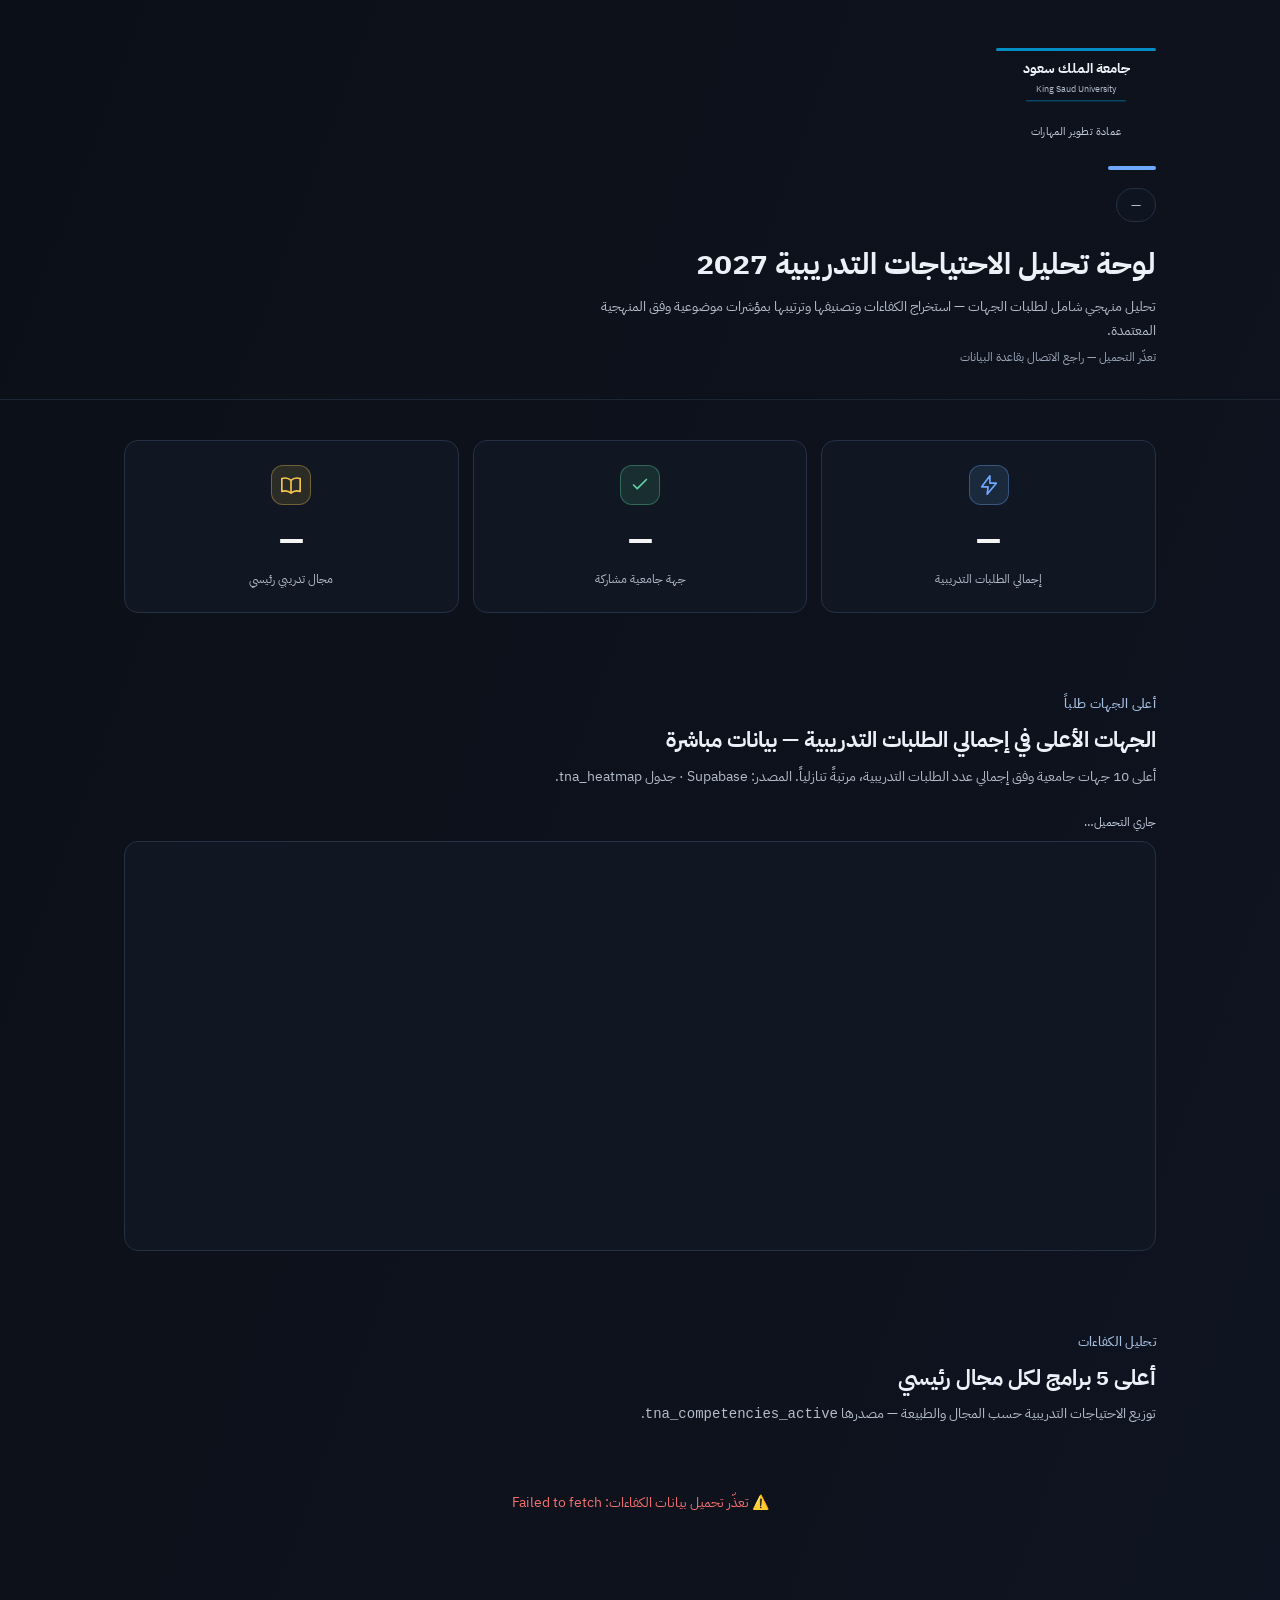
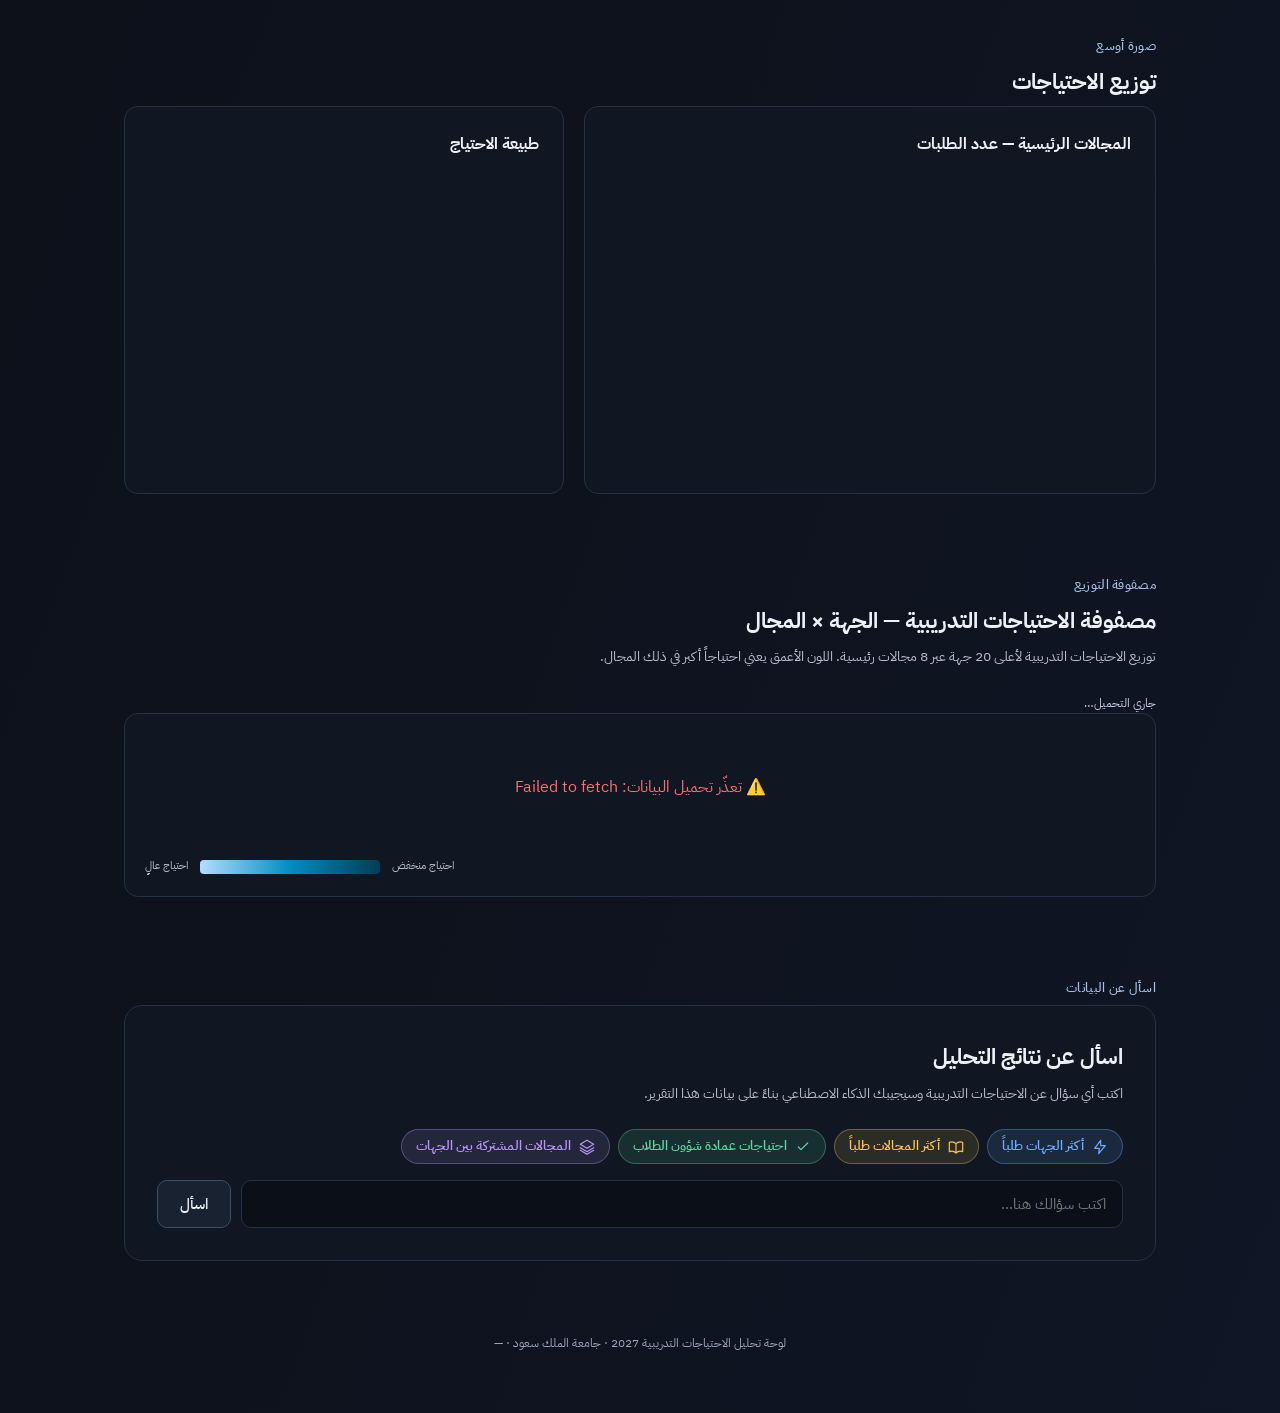
==== index.html @ f58aee05 "Add university logo from provided Wikipedia file with accessible fallback" ====
<!DOCTYPE html>
<html lang="ar" dir="rtl">
<head>
<meta charset="UTF-8">
<meta name="viewport" content="width=device-width,initial-scale=1">
<title>لوحة تحليل الاحتياجات التدريبية 2027 — جامعة الملك سعود</title>
<script src="https://cdnjs.cloudflare.com/ajax/libs/Chart.js/4.4.1/chart.umd.js"></script>
<style>
/* IBM Plex Sans Arabic, Fontsource 5.3.0; SIL Open Font License. */
@font-face {
  font-family: 'IBM Plex Sans Arabic';
  font-style: normal;
  font-display: swap;
  font-weight: 400;
  src:url([data-uri]) format('woff2');
  unicode-range: U+0600-06FF,U+0750-077F,U+0870-088E,U+0890-0891,U+0897-08E1,U+08E3-08FF,U+200C-200E,U+2010-2011,U+204F,U+2E41,U+FB50-FDFF,U+FE70-FE74,U+FE76-FEFC,U+102E0-102FB,U+10E60-10E7E,U+10EC2-10EC4,U+10EFC-10EFF,U+1EE00-1EE03,U+1EE05-1EE1F,U+1EE21-1EE22,U+1EE24,U+1EE27,U+1EE29-1EE32,U+1EE34-1EE37,U+1EE39,U+1EE3B,U+1EE42,U+1EE47,U+1EE49,U+1EE4B,U+1EE4D-1EE4F,U+1EE51-1EE52,U+1EE54,U+1EE57,U+1EE59,U+1EE5B,U+1EE5D,U+1EE5F,U+1EE61-1EE62,U+1EE64,U+1EE67-1EE6A,U+1EE6C-1EE72,U+1EE74-1EE77,U+1EE79-1EE7C,U+1EE7E,U+1EE80-1EE89,U+1EE8B-1EE9B,U+1EEA1-1EEA3,U+1EEA5-1EEA9,U+1EEAB-1EEBB,U+1EEF0-1EEF1;
}
@font-face {
  font-family: 'IBM Plex Sans Arabic';
  font-style: normal;
  font-display: swap;
  font-weight: 400;
  src:url([data-uri]) format('woff2');
  unicode-range: U+0000-00FF,U+0131,U+0152-0153,U+02BB-02BC,U+02C6,U+02DA,U+02DC,U+0304,U+0308,U+0329,U+2000-206F,U+20AC,U+2122,U+2191,U+2193,U+2212,U+2215,U+FEFF,U+FFFD;
}
@font-face {
  font-family: 'IBM Plex Sans Arabic';
  font-style: normal;
  font-display: swap;
  font-weight: 500;
  src:url([data-uri]) format('woff2');
  unicode-range: U+0600-06FF,U+0750-077F,U+0870-088E,U+0890-0891,U+0897-08E1,U+08E3-08FF,U+200C-200E,U+2010-2011,U+204F,U+2E41,U+FB50-FDFF,U+FE70-FE74,U+FE76-FEFC,U+102E0-102FB,U+10E60-10E7E,U+10EC2-10EC4,U+10EFC-10EFF,U+1EE00-1EE03,U+1EE05-1EE1F,U+1EE21-1EE22,U+1EE24,U+1EE27,U+1EE29-1EE32,U+1EE34-1EE37,U+1EE39,U+1EE3B,U+1EE42,U+1EE47,U+1EE49,U+1EE4B,U+1EE4D-1EE4F,U+1EE51-1EE52,U+1EE54,U+1EE57,U+1EE59,U+1EE5B,U+1EE5D,U+1EE5F,U+1EE61-1EE62,U+1EE64,U+1EE67-1EE6A,U+1EE6C-1EE72,U+1EE74-1EE77,U+1EE79-1EE7C,U+1EE7E,U+1EE80-1EE89,U+1EE8B-1EE9B,U+1EEA1-1EEA3,U+1EEA5-1EEA9,U+1EEAB-1EEBB,U+1EEF0-1EEF1;
}
@font-face {
  font-family: 'IBM Plex Sans Arabic';
  font-style: normal;
  font-display: swap;
  font-weight: 500;
  src:url([data-uri]) format('woff2');
  unicode-range: U+0000-00FF,U+0131,U+0152-0153,U+02BB-02BC,U+02C6,U+02DA,U+02DC,U+0304,U+0308,U+0329,U+2000-206F,U+20AC,U+2122,U+2191,U+2193,U+2212,U+2215,U+FEFF,U+FFFD;
}
@font-face {
  font-family: 'IBM Plex Sans Arabic';
  font-style: normal;
  font-display: swap;
  font-weight: 600;
  src:url([data-uri]) format('woff2');
  unicode-range: U+0600-06FF,U+0750-077F,U+0870-088E,U+0890-0891,U+0897-08E1,U+08E3-08FF,U+200C-200E,U+2010-2011,U+204F,U+2E41,U+FB50-FDFF,U+FE70-FE74,U+FE76-FEFC,U+102E0-102FB,U+10E60-10E7E,U+10EC2-10EC4,U+10EFC-10EFF,U+1EE00-1EE03,U+1EE05-1EE1F,U+1EE21-1EE22,U+1EE24,U+1EE27,U+1EE29-1EE32,U+1EE34-1EE37,U+1EE39,U+1EE3B,U+1EE42,U+1EE47,U+1EE49,U+1EE4B,U+1EE4D-1EE4F,U+1EE51-1EE52,U+1EE54,U+1EE57,U+1EE59,U+1EE5B,U+1EE5D,U+1EE5F,U+1EE61-1EE62,U+1EE64,U+1EE67-1EE6A,U+1EE6C-1EE72,U+1EE74-1EE77,U+1EE79-1EE7C,U+1EE7E,U+1EE80-1EE89,U+1EE8B-1EE9B,U+1EEA1-1EEA3,U+1EEA5-1EEA9,U+1EEAB-1EEBB,U+1EEF0-1EEF1;
}
@font-face {
  font-family: 'IBM Plex Sans Arabic';
  font-style: normal;
  font-display: swap;
  font-weight: 600;
  src:url([data-uri]) format('woff2');
  unicode-range: U+0000-00FF,U+0131,U+0152-0153,U+02BB-02BC,U+02C6,U+02DA,U+02DC,U+0304,U+0308,U+0329,U+2000-206F,U+20AC,U+2122,U+2191,U+2193,U+2212,U+2215,U+FEFF,U+FFFD;
}
@font-face {
  font-family: 'IBM Plex Sans Arabic';
  font-style: normal;
  font-display: swap;
  font-weight: 700;
  src:url([data-uri]) format('woff2');
  unicode-range: U+0600-06FF,U+0750-077F,U+0870-088E,U+0890-0891,U+0897-08E1,U+08E3-08FF,U+200C-200E,U+2010-2011,U+204F,U+2E41,U+FB50-FDFF,U+FE70-FE74,U+FE76-FEFC,U+102E0-102FB,U+10E60-10E7E,U+10EC2-10EC4,U+10EFC-10EFF,U+1EE00-1EE03,U+1EE05-1EE1F,U+1EE21-1EE22,U+1EE24,U+1EE27,U+1EE29-1EE32,U+1EE34-1EE37,U+1EE39,U+1EE3B,U+1EE42,U+1EE47,U+1EE49,U+1EE4B,U+1EE4D-1EE4F,U+1EE51-1EE52,U+1EE54,U+1EE57,U+1EE59,U+1EE5B,U+1EE5D,U+1EE5F,U+1EE61-1EE62,U+1EE64,U+1EE67-1EE6A,U+1EE6C-1EE72,U+1EE74-1EE77,U+1EE79-1EE7C,U+1EE7E,U+1EE80-1EE89,U+1EE8B-1EE9B,U+1EEA1-1EEA3,U+1EEA5-1EEA9,U+1EEAB-1EEBB,U+1EEF0-1EEF1;
}
@font-face {
  font-family: 'IBM Plex Sans Arabic';
  font-style: normal;
  font-display: swap;
  font-weight: 700;
  src:url([data-uri]) format('woff2');
  unicode-range: U+0000-00FF,U+0131,U+0152-0153,U+02BB-02BC,U+02C6,U+02DA,U+02DC,U+0304,U+0308,U+0329,U+2000-206F,U+20AC,U+2122,U+2191,U+2193,U+2212,U+2215,U+FEFF,U+FFFD;
}

:root{
  --c-skill:#6EA8FF; --c-skill-bg:rgba(110,168,255,.12); --c-skill-bd:rgba(110,168,255,.35);
  --c-know:#F5C451; --c-know-bg:rgba(245,196,81,.12); --c-know-bd:rgba(245,196,81,.35);
  --c-behav:#5FD4A0; --c-behav-bg:rgba(95,212,160,.12); --c-behav-bd:rgba(95,212,160,.35);
  --c-mixed:#B794F6; --c-mixed-bg:rgba(183,148,246,.12); --c-mixed-bd:rgba(183,148,246,.35);
  /* Midnight surfaces inspired by the reference; semantic colors stay independent. */
  --bg:#0B1018;
  --bg2:#0F1520;
  --card:#101722;
  --card2:#182231;
  --border:#253044;
  --border2:#1C2635;
  --ink:#EDF0F7;
  --soft:#B4BDCC;
  --faint:#9AA6B8;
  --shadow:none;
  --glow:0 0 0 transparent;
  --b1:rgba(110,168,255,.08);
  --b2:rgba(110,168,255,.20);
  --b3:#C3CEDF;
  --b4:#A6BFE2;
  --b5:#6EA8FF;
  --b6:#A6BFE2;
  --b7:#26364D;
}
*{box-sizing:border-box;margin:0;padding:0;}
body{color-scheme:dark;font-family:'IBM Plex Sans Arabic',Arial,sans-serif;background:var(--bg);color:var(--ink);line-height:1.7;padding-bottom:60px;background-image:linear-gradient(110deg,#0B1018 0%,#0D121D 55%,#101625 100%);}
.wrap{max-width:1080px;margin:0 auto;padding:0 24px;}
.hero{background:transparent;padding:48px 0 32px;border-bottom:1px solid var(--border2);position:relative;overflow:hidden;}
.hero-inner{display:flex;flex-direction:column;align-items:stretch;gap:24px;}
.university-logo{display:block;width:240px;max-width:65vw;height:auto;}
.university-logo[hidden],.university-logo-fallback[hidden]{display:none;}
.university-brand{display:flex;flex-direction:column;align-items:center;align-self:flex-start;gap:6px;flex-shrink:0;}
.accent-bar{width:48px;height:4px;background:var(--b5);border-radius:2px;margin-bottom:18px;}
.badge{display:inline-block;background:var(--bg2);border:1px solid var(--border);color:var(--soft);font-size:13px;padding:5px 14px;border-radius:20px;margin-bottom:16px;}
.hero h1{font-size:30px;font-weight:700;margin-bottom:6px;color:var(--ink);text-shadow:none;}
.hero .sub{font-size:14px;color:var(--soft);max-width:600px;}
.updated{font-size:12px;color:var(--faint);margin-top:4px;}
section{padding:40px 0;}
.eyebrow{color:var(--b6);font-size:13px;font-weight:500;letter-spacing:.3px;margin-bottom:6px;}
h2{font-size:22px;font-weight:700;margin-bottom:6px;}
.lead{color:var(--soft);font-size:14px;max-width:640px;margin-bottom:24px;}
.kpi-row{display:grid;grid-template-columns:repeat(5,1fr);gap:14px;}
.kpi{background:var(--card);border:1px solid var(--border);border-radius:14px;padding:24px 20px;box-shadow:none;text-align:center;}
.kpi .num{font-size:32px;font-weight:700;color:#F5F5F5;text-shadow:none;font-variant-numeric:tabular-nums;}
.kpi .label{font-size:12px;color:var(--soft);margin-top:4px;line-height:1.4;}
.card{background:var(--card);border:1px solid var(--border);border-radius:14px;padding:24px;box-shadow:none;transition:border-color .2s;}
.chart-box{position:relative;height:280px;}
.chart-tall{position:relative;height:360px;}
.grid-2{display:grid;grid-template-columns:1.3fr 1fr;gap:20px;}
.tabs{display:flex;gap:8px;margin-bottom:18px;flex-wrap:wrap;}
.tab-btn{font-family:inherit;cursor:pointer;border:1px solid var(--border);background:var(--bg2);color:var(--soft);font-size:14px;padding:9px 18px;border-radius:20px;font-weight:500;transition:.15s;}
.tab-btn.active{background:var(--card2);color:var(--ink);border-color:#3D4D67;box-shadow:none;}
.legend{display:flex;gap:14px;flex-wrap:wrap;margin-top:12px;font-size:13px;color:var(--soft);}
.legend span{display:inline-flex;align-items:center;gap:6px;}
.dot{width:10px;height:10px;border-radius:50%;display:inline-block;}
.ask-section{background:var(--card);border:1px solid var(--border);border-radius:18px;padding:32px;box-shadow:var(--shadow);}
.ask-row{display:flex;gap:10px;margin-top:16px;}
.ask-input{flex:1;font-family:inherit;font-size:15px;padding:12px 16px;border:1px solid var(--border);border-radius:10px;outline:none;direction:rtl;background:var(--bg);color:var(--ink);}
.ask-input:focus{border-color:var(--b5);}
.ask-btn{font-family:inherit;background:var(--card2);color:var(--ink);border:1px solid #3D4D67;border-radius:10px;padding:12px 22px;font-size:15px;font-weight:500;cursor:pointer;box-shadow:none;transition:.15s;}
.ask-btn:disabled{opacity:.5;cursor:not-allowed;}
.presets{display:flex;gap:8px;margin-top:12px;flex-wrap:wrap;}
.preset{font-family:inherit;cursor:pointer;font-size:13px;text-align:start;white-space:normal;}
.answer{background:var(--bg2);border:1px solid var(--border);border-radius:12px;padding:16px 20px;font-size:14px;line-height:1.8;color:var(--ink);margin-top:16px;display:none;}
.answer.show{display:block;}
.loading{font-size:13px;color:var(--faint);margin-top:8px;display:none;}
.loading.show{display:block;}
footer{text-align:center;color:var(--faint);font-size:12px;margin-top:32px;}
@media(max-width:760px){.kpi-row{grid-template-columns:repeat(2,1fr);}.grid-2{grid-template-columns:1fr;}}

/* Heatmap styles */
.heatmap-table{border-collapse:collapse;width:100%;font-size:12px;direction:rtl;}
.heatmap-table th,.heatmap-table td{padding:9px 6px;text-align:center;border:1px solid var(--border2);font-size:13px;font-weight:600;}
.entity-header,.entity-cell{text-align:right;min-width:200px;max-width:220px;padding:8px 12px;}
.entity-cell{background:rgba(5,24,38,0.9);font-size:11.5px;color:#8DD8EC;font-weight:600;border-right:2px solid rgba(0,141,195,0.25);}
.domain-header{writing-mode:vertical-rl;text-orientation:mixed;transform:rotate(180deg);min-width:60px;max-width:70px;font-size:10px;padding:12px 4px;background:linear-gradient(180deg,#062A40,#023E56);color:#68CBDF;white-space:nowrap;border-bottom:2px solid #008DC3;}
.domain-header span{display:block;}
.total-header{background:linear-gradient(135deg,#008DC3,#0095C8);color:#fff;min-width:60px;font-weight:600;text-shadow:0 1px 3px rgba(0,0,0,.3);}
.total-cell{background:rgba(0,141,195,0.15);font-weight:700;color:#68CBDF;border-right:2px solid rgba(0,141,195,0.3);}
.heatmap-legend{display:flex;align-items:center;gap:12px;margin-top:16px;justify-content:flex-end;}
.legend-bar{width:180px;height:14px;border-radius:4px;background:linear-gradient(to left,rgb(0,62,86),rgb(0,141,195),rgb(180,221,255));}
.legend-label{font-size:11px;color:var(--soft);}

/* Dark Mode Scrollbar */
::-webkit-scrollbar{width:6px;height:6px;}
::-webkit-scrollbar-track{background:var(--bg);}
::-webkit-scrollbar-thumb{background:#344158;border-radius:3px;}
::-webkit-scrollbar-thumb:hover{background:#4A5B77;}

/* Semantic colors remain distinct from the midnight surfaces. */
.chip--skill{--fg:var(--c-skill);--bg:var(--c-skill-bg);--bd:var(--c-skill-bd);}
.chip--know{--fg:var(--c-know);--bg:var(--c-know-bg);--bd:var(--c-know-bd);}
.chip--behav{--fg:var(--c-behav);--bg:var(--c-behav-bg);--bd:var(--c-behav-bd);}
.chip--mixed{--fg:var(--c-mixed);--bg:var(--c-mixed-bg);--bd:var(--c-mixed-bd);}
.chip--unknown{--fg:var(--ink);--bg:rgba(214,235,245,.08);--bd:rgba(214,235,245,.3);}
.chip{display:inline-flex;align-items:center;gap:8px;padding:6px 14px;border-radius:999px;border:1px solid var(--bd);background:var(--bg);color:var(--fg);font-weight:600;line-height:1.6;max-width:100%;}
.chip svg{width:16px;height:16px;flex-shrink:0;}
.preset:hover{filter:brightness(1.15);}
.preset:focus-visible{outline:2px solid var(--fg);outline-offset:3px;}
.nature-legend{display:flex;flex-wrap:wrap;gap:8px;margin-top:16px;font-size:12px;}
.kpi-icon{display:inline-flex;align-items:center;justify-content:center;width:40px;height:40px;border-radius:12px;margin-bottom:8px;background:var(--bg);border:1px solid var(--bd);color:var(--fg);}
.kpi-icon svg{width:22px;height:22px;}
.competency-card{min-width:0;padding:16px;border-top:3px solid var(--nature-color);}
.competency-heading{font-size:13px;font-weight:700;margin-bottom:8px;color:var(--ink);display:flex;justify-content:space-between;align-items:center;gap:8px;}
.competency-heading>span:first-child{min-width:0;overflow-wrap:anywhere;}
.competency-nature{margin-bottom:12px;font-size:11px;}
.program-nature{font-size:10px;padding:2px 8px;margin-bottom:4px;}
.kpi-row{grid-template-columns:repeat(3,minmax(0,1fr));}
@media(max-width:760px){.kpi-row{grid-template-columns:repeat(2,minmax(0,1fr));}.kpi:last-child{grid-column:1/-1;}.ask-row{flex-wrap:wrap;}.ask-input{min-width:0;width:100%;}.ask-btn{flex:1;}.card{min-width:0;}.wrap{padding-inline:20px;}}
</style>
<script>
const SUPABASE_URL="https://kxazsigcenqcrqedygbm.supabase.co";
const SUPABASE_KEY="eyJhbGciOiJIUzI1NiIsInR5cCI6IkpXVCJ9.eyJpc3MiOiJzdXBhYmFzZSIsInJlZiI6Imt4YXpzaWdjZW5xY3JxZWR5Z2JtIiwicm9sZSI6ImFub24iLCJpYXQiOjE3NTM3ODY4MjAsImV4cCI6MjA2OTM2MjgyMH0.rDcH3tfLE2hzKC84PEd3VnUfx0mkY3W8jfFMIIAhjYI";
</script>
</head>
<body>

<div class="hero">
  <div class="wrap">
    <div class="hero-inner">
      <div class="university-brand"><img class="university-logo" src="https://ar.wikipedia.org/wiki/Special:Redirect/file/%D8%B4%D8%B9%D8%A7%D8%B1_%D8%AC%D8%A7%D9%85%D8%B9%D8%A9_%D8%A7%D9%84%D9%85%D9%84%D9%83_%D8%B3%D8%B9%D9%88%D8%AF.svg" alt="شعار جامعة الملك سعود — King Saud University" width="240" height="92" decoding="async" onerror="this.hidden=true;this.nextElementSibling.hidden=false">
        <span class="university-logo-fallback" hidden><svg xmlns="http://www.w3.org/2000/svg" viewBox="0 0 160 60" width="160" height="60" aria-label="جامعة الملك سعود">
  <rect x="0" y="0" width="160" height="3" fill="#008DC3" rx="1.5"/>
  <text x="80" y="25" text-anchor="middle" font-family="IBM Plex Sans Arabic,Arial,sans-serif" font-size="14" font-weight="700" fill="#EDF0F7">جامعة الملك سعود</text>
  <text x="80" y="44" text-anchor="middle" font-family="IBM Plex Sans Arabic,Arial,sans-serif" font-size="9" font-weight="400" fill="#B4BDCC">King Saud University</text>
  <rect x="30" y="52" width="100" height="1.5" fill="#008DC3" opacity="0.45" rx="0.75"/>
</svg></span><span style="font-size:11px;color:var(--b3);letter-spacing:.2px;">عمادة تطوير المهارات</span></div>
      <div>
        <div class="accent-bar"></div>
        <span class="badge" id="hero-badge">لوحة تحليل الاحتياجات التدريبية 2027</span>
        <h1>لوحة تحليل الاحتياجات التدريبية 2027</h1>
        <p class="sub">تحليل منهجي شامل لطلبات الجهات — استخراج الكفاءات وتصنيفها وترتيبها بمؤشرات موضوعية وفق المنهجية المعتمدة.</p>
        <p class="updated" id="hero-updated">جاري تحميل البيانات…</p>
      </div>

    </div>
  </div>
</div>

<section>
  <div class="wrap">
    <!-- KPIs: Supabase tna_heatmap — SUM(count), COUNT(DISTINCT entity), COUNT(DISTINCT domain) -->
    <div class="kpi-row">
      <div class="kpi"><span class="kpi-icon chip--skill"><svg viewBox="0 0 24 24" fill="none" stroke="currentColor" stroke-width="1.8" stroke-linecap="round" stroke-linejoin="round" aria-hidden="true"><path d="m13 2-9 12h7l-1 8 10-12h-7z"/></svg></span><div class="num" id="stat-total">—</div><div class="label">إجمالي الطلبات التدريبية</div></div>
      <div class="kpi"><span class="kpi-icon chip--behav"><svg viewBox="0 0 24 24" fill="none" stroke="currentColor" stroke-width="1.8" stroke-linecap="round" stroke-linejoin="round" aria-hidden="true"><path d="m5 12 4 4L19 6"/></svg></span><div class="num" id="stat-entities">—</div><div class="label">جهة جامعية مشاركة</div></div>
      <div class="kpi"><span class="kpi-icon chip--know"><svg viewBox="0 0 24 24" fill="none" stroke="currentColor" stroke-width="1.8" stroke-linecap="round" stroke-linejoin="round" aria-hidden="true"><path d="M12 7C9 4 5 4 2 5v14c3-1 7-1 10 2 3-3 7-3 10-2V5c-3-1-7-1-10 2Zm0 0v14"/></svg></span><div class="num" id="stat-domains">—</div><div class="label">مجال تدريبي رئيسي</div></div>
    </div>
  </div>
</section>

<section>
  <div class="wrap">
    <!-- أعلى الجهات: Supabase tna_heatmap GROUP BY entity, SUM(count) DESC LIMIT 10 -->
    <div class="eyebrow">أعلى الجهات طلباً</div>
    <h2>الجهات الأعلى في إجمالي الطلبات التدريبية — بيانات مباشرة</h2>
    <p class="lead">أعلى 10 جهات جامعية وفق إجمالي عدد الطلبات التدريبية، مرتبةً تنازلياً. المصدر: Supabase · جدول tna_heatmap.</p>
    <p style="font-size:12px;color:var(--b3);margin-bottom:8px" id="top10-updated">جاري التحميل…</p>
    <div class="card"><div class="chart-tall"><canvas id="top10"></canvas></div></div>
  </div>
</section>

<section>
  <div class="wrap">
    <div class="eyebrow">تحليل الكفاءات</div>
    <h2>أعلى 5 برامج لكل مجال رئيسي</h2>
    <p class="lead">توزيع الاحتياجات التدريبية حسب المجال والطبيعة — مصدرها <code>tna_competencies_active</code>.</p>
    <div id="comp-domains-loading" style="text-align:center;padding:40px;color:var(--b3);font-size:14px">جاري تحميل بيانات الكفاءات…</div>
    <div id="comp-domains-grid" style="display:grid;grid-template-columns:repeat(auto-fill,minmax(280px,1fr));gap:16px"></div>
  </div>
</section>

<section>
  <div class="wrap">
    <div class="eyebrow">صورة أوسع</div>
    <h2>توزيع الاحتياجات</h2>
    <div class="grid-2">
      <div class="card">
        <h3 style="font-size:16px;margin-bottom:14px;">المجالات الرئيسية — عدد الطلبات</h3>
        <div class="chart-box"><canvas id="domDist"></canvas></div>
      </div>
      <div class="card">
        <h3 style="font-size:16px;margin-bottom:14px;">طبيعة الاحتياج</h3>
        <div class="chart-box"><canvas id="natureDist" role="img" aria-label="توزيع طبيعة الاحتياج، التفاصيل في القائمة التالية"></canvas></div>
        <div id="nature-legend" class="nature-legend" aria-label="طبيعة الاحتياج: العدد والنسبة"></div>
      </div>
    </div>
  </div>
</section>

<section id="heatmap-section">
  <div class="wrap">
    <div class="eyebrow">مصفوفة التوزيع</div>
    <h2>مصفوفة الاحتياجات التدريبية — الجهة × المجال</h2>
    <p class="lead">توزيع الاحتياجات التدريبية لأعلى 20 جهة عبر 8 مجالات رئيسية. اللون الأعمق يعني احتياجاً أكبر في ذلك المجال.</p>
<p style="font-size:12px;color:var(--b3);margin-bottom:0" id="heatmap-updated">جاري التحميل…</p>
    <div class="card" style="overflow-x:auto;padding:20px;">
      
<div id="heatmap-loading" style="text-align:center;padding:40px;color:var(--b3)">
  <svg width="28" height="28" viewBox="0 0 24 24" fill="none" stroke="currentColor" stroke-width="2" style="animation:spin 1s linear infinite;display:inline-block">
    <path d="M12 2v4M12 18v4M4.93 4.93l2.83 2.83M16.24 16.24l2.83 2.83M2 12h4M18 12h4M4.93 19.07l2.83-2.83M16.24 7.76l2.83-2.83"/>
  </svg>
  <span style="margin-right:10px;font-size:14px">جاري تحميل البيانات من قاعدة البيانات…</span>
</div>
<div id="heatmap-container"></div>

      <div class="heatmap-legend">
        <span class="legend-label">احتياج منخفض</span>
        <div class="legend-bar"></div>
        <span class="legend-label">احتياج عالٍ</span>
      </div>
    </div>
  </div>
</section>


<section>
  <div class="wrap">
    <div class="eyebrow">اسأل عن البيانات</div>
    <div class="ask-section">
      <h2>اسأل عن نتائج التحليل</h2>
      <p class="lead">اكتب أي سؤال عن الاحتياجات التدريبية وسيجيبك الذكاء الاصطناعي بناءً على بيانات هذا التقرير.</p>
      <div class="presets">
        <button class="preset chip chip--skill" onclick="ask('ما هي أكثر الجهات طلباً وكم عدد طلباتها؟')"><svg viewBox="0 0 24 24" fill="none" stroke="currentColor" stroke-width="1.8" stroke-linecap="round" stroke-linejoin="round" aria-hidden="true"><path d="m13 2-9 12h7l-1 8 10-12h-7z"/></svg>أكثر الجهات طلباً</button>
        <button class="preset chip chip--know" onclick="ask('ما هو أكثر المجالات التدريبية طلباً؟')"><svg viewBox="0 0 24 24" fill="none" stroke="currentColor" stroke-width="1.8" stroke-linecap="round" stroke-linejoin="round" aria-hidden="true"><path d="M12 7C9 4 5 4 2 5v14c3-1 7-1 10 2 3-3 7-3 10-2V5c-3-1-7-1-10 2Zm0 0v14"/></svg>أكثر المجالات طلباً</button>
        <button class="preset chip chip--behav" onclick="ask('ما هي احتياجات عمادة شؤون الطلاب التدريبية؟')"><svg viewBox="0 0 24 24" fill="none" stroke="currentColor" stroke-width="1.8" stroke-linecap="round" stroke-linejoin="round" aria-hidden="true"><path d="m5 12 4 4L19 6"/></svg>احتياجات عمادة شؤون الطلاب</button>
        <button class="preset chip chip--mixed" onclick="ask('ما المجالات التي تحتاجها معظم الجهات؟')"><svg viewBox="0 0 24 24" fill="none" stroke="currentColor" stroke-width="1.8" stroke-linecap="round" stroke-linejoin="round" aria-hidden="true"><path d="m12 2 10 6-10 6L2 8Zm-10 11 10 6 10-6M2 17l10 6 10-6"/></svg>المجالات المشتركة بين الجهات</button>
      </div>
      <div class="ask-row">
        <input class="ask-input" id="inp" placeholder="اكتب سؤالك هنا..." type="text">
        <button class="ask-btn" id="btn" onclick="ask()">اسأل</button>
      </div>
      <div class="loading" id="load">جاري التحليل...</div>
      <div class="answer" id="ans"></div>
    </div>
  </div>
</section>

<footer>لوحة تحليل الاحتياجات التدريبية 2027 · جامعة الملك سعود · <span id="footer-stat">جاري التحميل…</span></footer>
<script>
// ════════════════════════════════════════════════════════════
//  مصدر كل رقم: Supabase · جدول tna_heatmap
//  SUM(count)           → إجمالي الطلبات التدريبية
//  COUNT(DISTINCT entity) → عدد الجهات
//  COUNT(DISTINCT domain) → عدد المجالات
//  GROUP BY domain       → توزيع المجالات (domDist chart)
//  GROUP BY entity       → أعلى الجهات (top10 chart)
//  MAX(updated_at)       → آخر مزامنة حقيقية من قاعدة البيانات
// ════════════════════════════════════════════════════════════

const G = 'rgba(148,163,184,.12)';
Chart.defaults.font.family = "'IBM Plex Sans Arabic',Arial,sans-serif";
Chart.defaults.locale = 'en-US';
Chart.defaults.color = '#B4BDCC';

// ── Ask AI ────────────────────────────────────────────────────
async function ask(preset) {
  const inp = document.getElementById('inp');
  const q = preset || inp.value.trim();
  if (!q) return;
  inp.value = q;
  const btn = document.getElementById('btn'),
        load = document.getElementById('load'),
        ans  = document.getElementById('ans');
  btn.disabled = true;
  load.classList.add('show');
  ans.classList.remove('show');
  try {
    const r = await fetch('https://aihaitham.app.n8n.cloud/webhook/tna-chat', {
      method: 'POST', mode: 'cors',
      headers: { 'Content-Type': 'application/json' },
      body: JSON.stringify({ question: q })
    });
    const d = await r.json();
    ans.textContent = d.answer || 'لا توجد إجابة.';
    ans.classList.add('show');
  } catch(e) {
    ans.textContent = 'خطأ: ' + String(e);
    ans.classList.add('show');
  } finally {
    btn.disabled = false;
    load.classList.remove('show');
  }
}
document.getElementById('inp').addEventListener('keydown', e => { if (e.key === 'Enter') ask(); });
</script>

<script>
// ════════════════════════════════════════════════════════════
//  مصفوفة الهيتماب + إحصائيات اللوحة — مصدر واحد من Supabase
// ════════════════════════════════════════════════════════════
// DOMAINS_ORDER يُبنى ديناميكياً داخل renderHeatmap من البيانات الفعلية

function cellColor(val, maxVal) {
  if (!val || val === 0) return { bg: 'rgb(14,44,62)', txt: 'rgba(104,203,223,0.45)' };
  const t = val / maxVal;
  let r, g, b;
  if (t <= 0.5) {
    const s = t * 2;
    r = Math.round(180 * (1 - s));
    g = Math.round(221 - 80 * s);
    b = Math.round(255 - 60 * s);
  } else {
    const s = (t - 0.5) * 2;
    r = 0;
    g = Math.round(141 - 79 * s);
    b = Math.round(195 - 109 * s);
  }
  return { bg: `rgb(${r},${g},${b})`, txt: t < 0.38 ? '#023E56' : '#ffffff' };
}

function shortName(name, max = 22) {
  return name.length > max ? name.slice(0, max) + '…' : name;
}

// ── مصدر واحد: يُحمَّل مرة واحدة ويُغذّي كل عناصر اللوحة ────
async function initDashboard() {
  try {
    // الطلب: entity, domain, count, updated_at — كل الحقول المطلوبة
    const res = await fetch(
      `${SUPABASE_URL}/rest/v1/tna_heatmap?select=entity,domain,count,updated_at&order=entity`,
      { headers: { apikey: SUPABASE_KEY, Authorization: `Bearer ${SUPABASE_KEY}` } }
    );
    if (!res.ok) throw new Error(`Supabase ${res.status}`);
    const rows = await res.json();

    // ══ حساب الإحصائيات من البيانات المحمّلة ══════════════

    // إجمالي الطلبات = SUM(count)
    const totalRequests = rows.reduce((s, r) => s + Number(r.count), 0);

    // الجهات = COUNT(DISTINCT entity)
    const entitySet = new Set(rows.map(r => r.entity));
    const entityCount = entitySet.size;

    // المجالات = COUNT(DISTINCT domain)
    const domainSet = new Set(rows.map(r => r.domain));
    const domainCount = domainSet.size;

    // آخر تحديث فعلي من قاعدة البيانات = MAX(updated_at)
    const lastUpdated = rows.reduce((max, r) => {
      const t = r.updated_at ? new Date(r.updated_at) : new Date(0);
      return t > max ? t : max;
    }, new Date(0));
    const updatedStr = lastUpdated.getFullYear() > 2000
      ? lastUpdated.toLocaleString('ar-SA-u-nu-latn', {
          year: 'numeric', month: 'long', day: 'numeric',
          hour: '2-digit', minute: '2-digit'
        })
      : 'غير محدد';

    // توزيع المجالات = GROUP BY domain, SUM(count)
    const domainTotals = {};
    rows.forEach(r => {
      domainTotals[r.domain] = (domainTotals[r.domain] || 0) + Number(r.count);
    });

    // إجمالي الجهات = GROUP BY entity, SUM(count)
    const entityTotals = {};
    rows.forEach(r => {
      entityTotals[r.entity] = (entityTotals[r.entity] || 0) + Number(r.count);
    });

    // ══ تحديث عناصر HTML الثابتة ══════════════════════════

    // KPIs
    document.getElementById('stat-total').textContent    = totalRequests.toLocaleString('ar-SA-u-nu-latn');
    document.getElementById('stat-entities').textContent = entityCount;
    document.getElementById('stat-domains').textContent  = domainCount;

    // الشارة والتاريخ
    document.getElementById('hero-badge').textContent   = `بيانات مباشرة · ${totalRequests.toLocaleString('ar-SA-u-nu-latn')} طلب من ${entityCount} جهة`;
    document.getElementById('hero-updated').textContent = `آخر مزامنة: ${updatedStr}`;

    // التذييل
    document.getElementById('footer-stat').textContent  = `بيانات مباشرة من ${entityCount} جهة`;

    // ══ رسم توزيع المجالات (domDist) — حساب حقيقي ══════

    const sortedDomains = Object.entries(domainTotals).sort(([, a], [, b]) => b - a);
    if (window._domDistChart) window._domDistChart.destroy();
    window._domDistChart = new Chart(document.getElementById('domDist'), {
      type: 'bar',
      data: {
        labels: sortedDomains.map(([d]) => d),
        datasets: [{
          data: sortedDomains.map(([, v]) => v),
          backgroundColor: '#008DC3',
          borderRadius: 4,
          maxBarThickness: 28
        }]
      },
      options: {
        indexAxis: 'y', responsive: true, maintainAspectRatio: false,
        plugins: {
          legend: { display: false },
          tooltip: { callbacks: { label: c => 'إجمالي الطلبات: ' + c.parsed.x } }
        },
        scales: { x: { grid: { color: G } }, y: { grid: { display: false } } }
      }
    });

    // ══ رسم أعلى الجهات (top10) — حساب حقيقي ═══════════

    const topEntities = Object.entries(entityTotals)
      .sort(([, a], [, b]) => b - a)
      .slice(0, 10);
    const barColors = ['#023E56','#036389','#008DC3','#1AA3D6','#1AA3D6',
                       '#6FC1E0','#6FC1E0','#6FC1E0','#6FC1E0','#B8E2F2'];
    if (window._top10Chart) window._top10Chart.destroy();
    window._top10Chart = new Chart(document.getElementById('top10'), {
      type: 'bar',
      data: {
        labels: topEntities.map(([e]) => shortName(e, 30)),
        datasets: [{
          data: topEntities.map(([, v]) => v),
          backgroundColor: barColors.slice(0, topEntities.length),
          borderRadius: 4,
          maxBarThickness: 22
        }]
      },
      options: {
        indexAxis: 'y', responsive: true, maintainAspectRatio: false,
        plugins: {
          legend: { display: false },
          tooltip: { callbacks: { label: c => 'إجمالي الطلبات: ' + c.parsed.x } }
        },
        scales: {
          x: { min: 0, grid: { color: G } },
          y: { grid: { display: false }, ticks: { font: { size: 11 } } }
        }
      }
    });
    document.getElementById('top10-updated').textContent =
      `المصدر: Supabase tna_heatmap · آخر مزامنة: ${updatedStr}`;

    // ══ بناء مصفوفة الهيتماب ═══════════════════════════

    renderHeatmap(rows, entityTotals, updatedStr);

  } catch(err) {
    const load = document.getElementById('heatmap-loading');
    if (load) load.innerHTML = `<span style="color:#f87171">⚠️ تعذّر تحميل البيانات: ${err.message}</span>`;
    ['stat-total','stat-entities','stat-domains','hero-badge','footer-stat']
      .forEach(id => { const el = document.getElementById(id); if (el) el.textContent = '—'; });
    document.getElementById('hero-updated').textContent = 'تعذّر التحميل — راجع الاتصال بقاعدة البيانات';
    console.error('Dashboard load error:', err);
  }
}

// ── بناء الهيتماب باستخدام DOM (textContent بدل innerHTML) ───
function renderHeatmap(rows, entityTotals, updatedStr) {
  try {
    // بناء قائمة المجالات ديناميكياً من البيانات — يشمل أي مجال جديد تلقائياً
    const domainTotals = {};
    rows.forEach(({ domain, count }) => {
      domainTotals[domain] = (domainTotals[domain] || 0) + Number(count);
    });
    const DOMAINS_ORDER = Object.entries(domainTotals)
      .sort(([, a], [, b]) => b - a)
      .map(([d]) => d);

    // pivot: entity → domain → count
    const pivot = {};
    rows.forEach(({ entity, domain, count }) => {
      if (!pivot[entity]) pivot[entity] = {};
      pivot[entity][domain] = count;
    });

    // الجهات مرتبة تنازلياً — أعلى 20
    const entities = Object.keys(entityTotals)
      .sort((a, b) => entityTotals[b] - entityTotals[a])
      .slice(0, 20);

    const maxVal = Math.max(
      1,
      ...entities.flatMap(e => DOMAINS_ORDER.map(d => Number(pivot[e]?.[d]) || 0))
    );

    // إنشاء الجدول بـ DOM (آمن من XSS)
    const table = document.createElement('table');
    table.className = 'heatmap-table';

    // رأس الجدول
    const thead = table.createTHead();
    const hRow = thead.insertRow();
    const th0 = document.createElement('th');
    th0.className = 'entity-header';
    th0.textContent = 'الجهة';  // textContent — آمن
    hRow.appendChild(th0);
    DOMAINS_ORDER.forEach(d => {
      const th = document.createElement('th');
      th.className = 'domain-header';
      const span = document.createElement('span');
      span.textContent = d;  // textContent — آمن
      th.appendChild(span);
      hRow.appendChild(th);
    });
    const thTot = document.createElement('th');
    thTot.className = 'total-header';
    thTot.textContent = 'المجموع';
    hRow.appendChild(thTot);

    // صفوف البيانات
    const tbody = table.createTBody();
    entities.forEach(entity => {
      const tr = tbody.insertRow();

      const tdEnt = tr.insertCell();
      tdEnt.className = 'entity-cell';
      tdEnt.title = entity;  // title مقبول (text)
      tdEnt.textContent = shortName(entity);  // textContent — آمن

      DOMAINS_ORDER.forEach(domain => {
        const val = Number(pivot[entity]?.[domain]) || 0;
        const { bg, txt } = cellColor(val, maxVal);
        const td = tr.insertCell();
        td.style.background = bg;
        td.style.color = txt;
        td.style.fontWeight = '600';
        td.textContent = val === 0 ? '—' : val;  // textContent — آمن
      });

      const tdTot = tr.insertCell();
      tdTot.className = 'total-cell';
      tdTot.textContent = entityTotals[entity] || 0;
    });

    // إدراج الجدول في الصفحة
    document.getElementById('heatmap-loading').style.display = 'none';
    const container = document.getElementById('heatmap-container');
    container.innerHTML = '';       // فقط لحذف محتوى القديم (لا بيانات غير آمنة)
    container.appendChild(table);  // DOM آمن

    // وقت المزامنة الحقيقي من قاعدة البيانات
    const el = document.getElementById('heatmap-updated');
    if (el) el.textContent =
      `المصدر: Supabase tna_heatmap · آخر مزامنة: ${updatedStr} · ${rows.length} سجل`;

  } catch(err) {
    const load = document.getElementById('heatmap-loading');
    if (load) load.innerHTML = `<span style="color:#f87171">⚠️ خطأ في بناء المصفوفة: ${err.message}</span>`;
    console.error('Heatmap render error:', err);
  }
}

// animation for loading spinner
const _spinStyle = document.createElement('style');
_spinStyle.textContent = '@keyframes spin{to{transform:rotate(360deg)}}';
document.head.appendChild(_spinStyle);

// ════════════════════════════════════════════════════════════
//  بيانات الكفاءات — مصدرها: tna_competencies_active (security_invoker=true)
// ════════════════════════════════════════════════════════════

// Shared display mapping; data sources and request behavior stay unchanged.
const NATURE_STYLES = {
  'مهاري': 'skill', 'معرفي': 'know', 'سلوكي': 'behav', 'مختلط': 'mixed'
};
function natureColor(nature) {
  const kind = NATURE_STYLES[nature];
  return kind ? getComputedStyle(document.documentElement).getPropertyValue(`--c-${kind}`).trim() : '#D6EBF5';
}
function natureChip(nature, text = nature) {
  const chip = document.createElement('span');
  chip.className = `chip chip--${NATURE_STYLES[nature] || 'unknown'}`;
  const svg = document.createElementNS('http://www.w3.org/2000/svg', 'svg');
  svg.setAttribute('viewBox', '0 0 24 24');
  svg.setAttribute('fill', 'none');
  svg.setAttribute('stroke', 'currentColor');
  svg.setAttribute('stroke-width', '1.8');
  svg.setAttribute('aria-hidden', 'true');
  const path = document.createElementNS(svg.namespaceURI, 'path');
  const paths = {'skill': 'm13 2-9 12h7l-1 8 10-12h-7z', 'know': 'M12 7C9 4 5 4 2 5v14c3-1 7-1 10 2 3-3 7-3 10-2V5c-3-1-7-1-10 2Zm0 0v14', 'behav': 'm5 12 4 4L19 6', 'mixed': 'm12 2 10 6-10 6L2 8Zm-10 11 10 6 10-6M2 17l10 6 10-6'};
  path.setAttribute('d', paths[NATURE_STYLES[nature]] || paths.mixed);
  svg.appendChild(path);
  chip.append(svg, document.createTextNode(text));
  return chip;
}
// A tie has no single prevailing nature; show it explicitly as mixed.
function dominantNature(counts) {
  const ranked = Object.entries(counts).sort(([,a],[,b]) => b-a);
  if (!ranked.length) return 'غير محدد';
  return ranked[1]?.[1] === ranked[0][1] ? 'مختلط' : ranked[0][0];
}

async function initCompetencies() {
  try {
    const res = await fetch(
      `${SUPABASE_URL}/rest/v1/tna_competencies_active?select=domain,program,nature,beneficiaries`,
      { headers: { apikey: SUPABASE_KEY, Authorization: `Bearer ${SUPABASE_KEY}` } }
    );
    if (!res.ok) throw new Error(`Supabase ${res.status}`);
    const rows = await res.json();
    if (!rows.length) throw new Error('لا توجد بيانات في tna_competencies_active');

    // ── 1. طبيعة الاحتياج — doughnut chart ───────────────
    const natureCounts = {};
    rows.forEach(r => {
      if (r.nature) natureCounts[r.nature] = (natureCounts[r.nature] || 0) + 1;
    });
    const natureOrder = ['مهاري','معرفي','سلوكي','مختلط'];
    const natureLabels = natureOrder.filter(n => natureCounts[n]);
    const natureData   = natureLabels.map(n => natureCounts[n]);
    const naturePalette = natureLabels.map(n => natureColor(n));

    if (window._natureChart) window._natureChart.destroy();
    window._natureChart = new Chart(document.getElementById('natureDist'), {
      type: 'doughnut',
      data: {
        labels: natureLabels,
        datasets: [{ data: natureData, backgroundColor: naturePalette, borderWidth: 0, hoverOffset: 6 }]
      },
      options: {
        responsive: true, maintainAspectRatio: false, cutout: '62%',
        plugins: {
          legend: { display: false },
          tooltip: {
            callbacks: {
              label: ctx => {
                const total = ctx.dataset.data.reduce((a,b)=>a+b,0);
                const pct = ((ctx.parsed/total)*100).toFixed(1);
                return ` ${ctx.label}: ${ctx.parsed} (${pct}%)`;
              }
            }
          }
        }
      }
    });

    const natureTotal = natureData.reduce((sum, count) => sum + count, 0);
    const legend = document.getElementById('nature-legend');
    legend.replaceChildren(...natureLabels.map(n => natureChip(n,
      `${n} · ${natureCounts[n]} (${(natureCounts[n] / natureTotal * 100).toFixed(1)}%)`)));

    // ── 2. أعلى 5 برامج لكل مجال ──────────────────────────
    const domainMap = {};
    const domainNatures = {};
    const programNatures = {};
    rows.forEach(r => {
      if (!r.domain || !r.program) return;
      if (!domainMap[r.domain]) domainMap[r.domain] = {};
      domainMap[r.domain][r.program] = (domainMap[r.domain][r.program] || 0) + 1;
      const nature = r.nature || 'غير محدد';
      domainNatures[r.domain] ||= {};
      domainNatures[r.domain][nature] = (domainNatures[r.domain][nature] || 0) + 1;
      programNatures[r.domain] ||= {};
      programNatures[r.domain][r.program] ||= {};
      const counts = programNatures[r.domain][r.program];
      counts[nature] = (counts[nature] || 0) + 1;
    });

    const grid = document.getElementById('comp-domains-grid');
    grid.innerHTML = '';

    const sortedDomains = Object.entries(domainMap)
      .sort(([,a],[,b]) => Object.values(b).reduce((s,v)=>s+v,0) - Object.values(a).reduce((s,v)=>s+v,0));

    sortedDomains.forEach(([domain, programs]) => {
      const top5 = Object.entries(programs)
        .sort(([,a],[,b]) => b-a)
        .slice(0, 5);
      const total = Object.values(programs).reduce((s,v)=>s+v,0);
      const maxVal = top5[0]?.[1] || 1;

      const card = document.createElement('div');
      card.className = 'card competency-card';
      const prevailing = dominantNature(domainNatures[domain]);
      card.style.setProperty('--nature-color', natureColor(prevailing));

      const title = document.createElement('div');
      title.className = 'competency-heading';
      const tname = document.createElement('span');
      tname.textContent = domain;
      const tbadge = document.createElement('span');
      tbadge.style.cssText = 'font-size:11px;font-weight:400;color:var(--b3);white-space:nowrap;';
      tbadge.textContent = `${total} طلب`;
      title.appendChild(tname);
      title.appendChild(tbadge);
      card.appendChild(title);
      const badge = natureChip(prevailing, `الطبيعة الغالبة: ${prevailing}`);
      badge.classList.add('competency-nature');
      card.appendChild(badge);

      top5.forEach(([prog, cnt], i) => {
        const row = document.createElement('div');
        row.style.cssText = 'margin-bottom:8px;';

        const label = document.createElement('div');
        label.style.cssText = 'font-size:11px;color:var(--b3);margin-bottom:3px;display:flex;justify-content:space-between;';
        const lname = document.createElement('span');
        lname.style.cssText = 'overflow:hidden;text-overflow:ellipsis;white-space:nowrap;max-width:200px;';
        lname.title = prog;
        lname.textContent = prog.length > 30 ? prog.slice(0,30)+'…' : prog;
        const lcount = document.createElement('span');
        lcount.style.cssText = 'flex-shrink:0;margin-right:4px;';
        lcount.textContent = cnt;
        label.appendChild(lname);
        label.appendChild(lcount);
        row.appendChild(label);

        const programNature = dominantNature(programNatures[domain][prog]);
        const programBadge = natureChip(programNature);
        programBadge.classList.add('program-nature');
        row.appendChild(programBadge);

        const barWrap = document.createElement('div');
        barWrap.style.cssText = 'height:6px;background:rgba(0,141,195,0.12);border-radius:3px;overflow:hidden;';
        const bar = document.createElement('div');
        bar.style.cssText = `height:100%;width:${Math.round((cnt/maxVal)*100)}%;background:${natureColor(programNature)};border-radius:3px;transition:width .6s ease;`;
        barWrap.appendChild(bar);
        row.appendChild(barWrap);
        card.appendChild(row);
      });

      grid.appendChild(card);
    });

    document.getElementById('comp-domains-loading').style.display = 'none';

  } catch(err) {
    const loading = document.getElementById('comp-domains-loading');
    if (loading) loading.innerHTML = `<span style="color:#f87171">⚠️ تعذّر تحميل بيانات الكفاءات: ${err.message}</span>`;
    console.error('Competencies load error:', err);
  }
}

// تشغيل اللوحة
initDashboard();
initCompetencies();
</script>

</body>
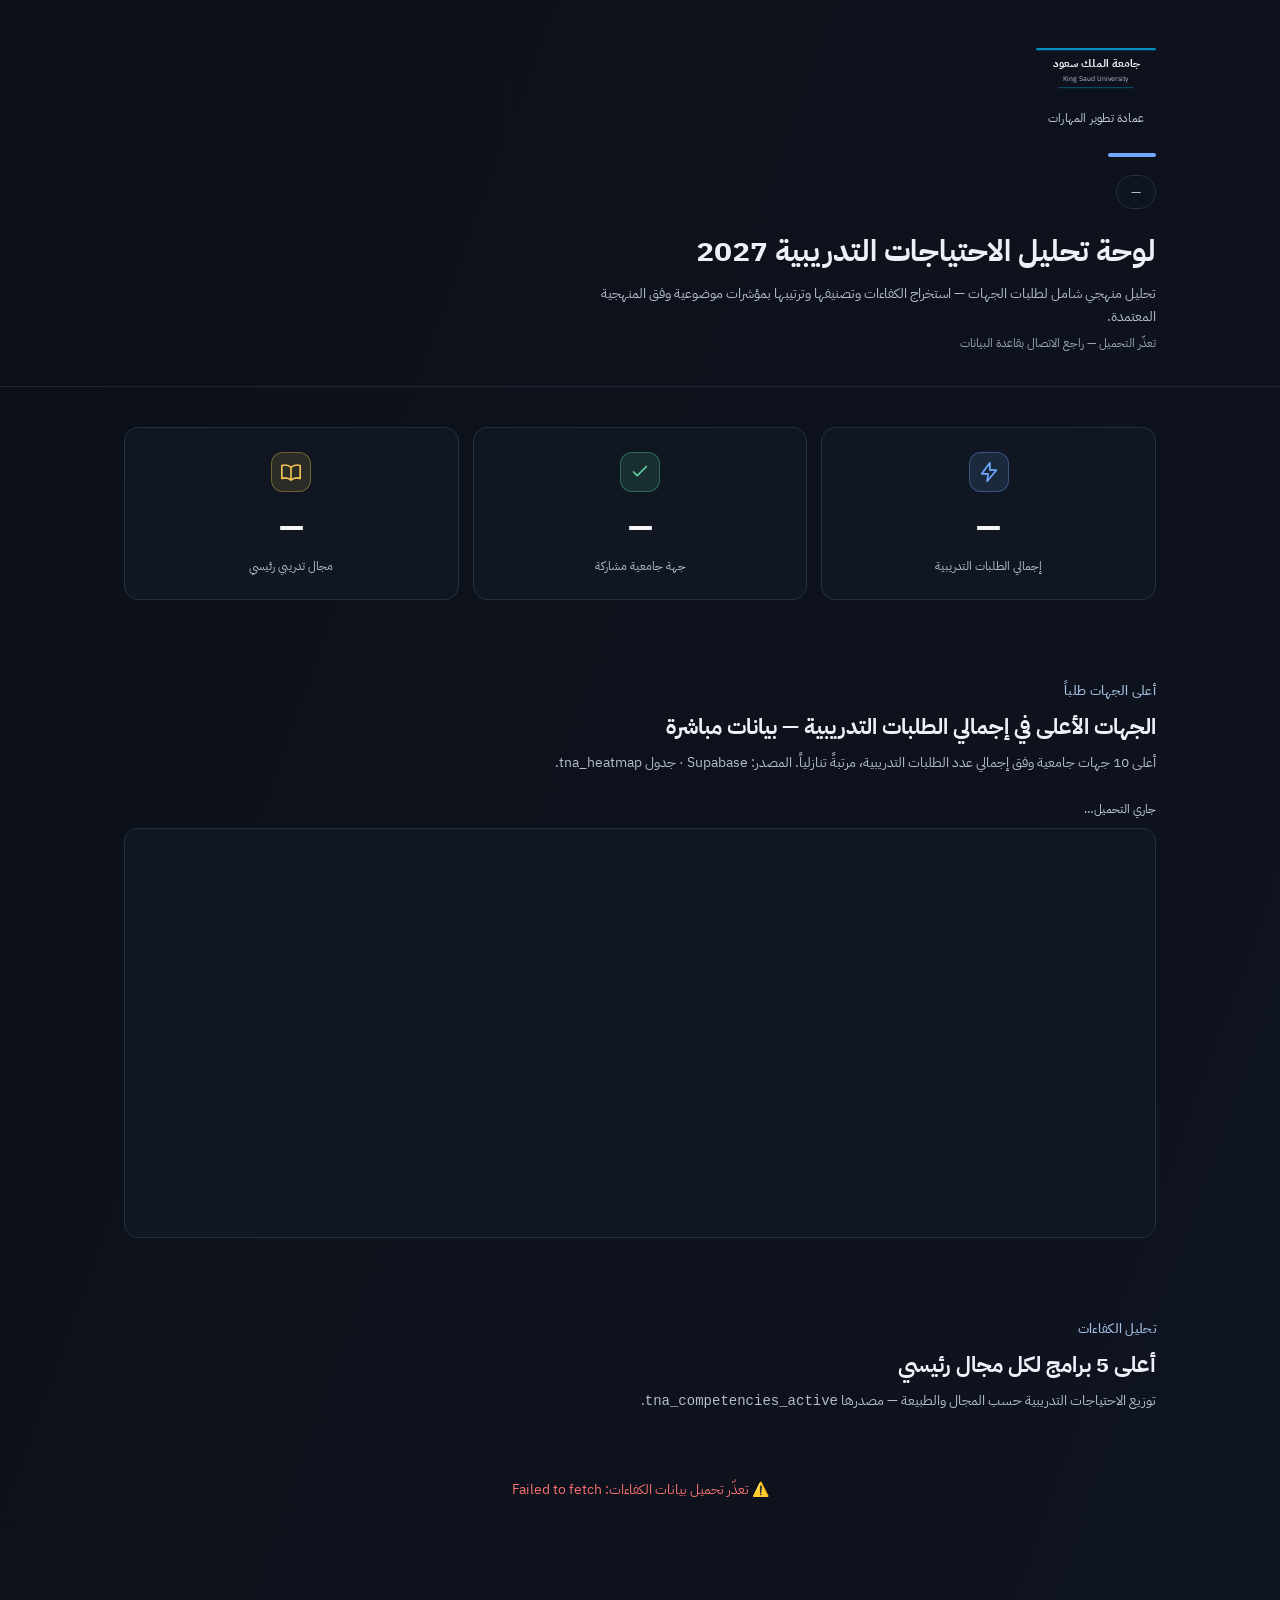
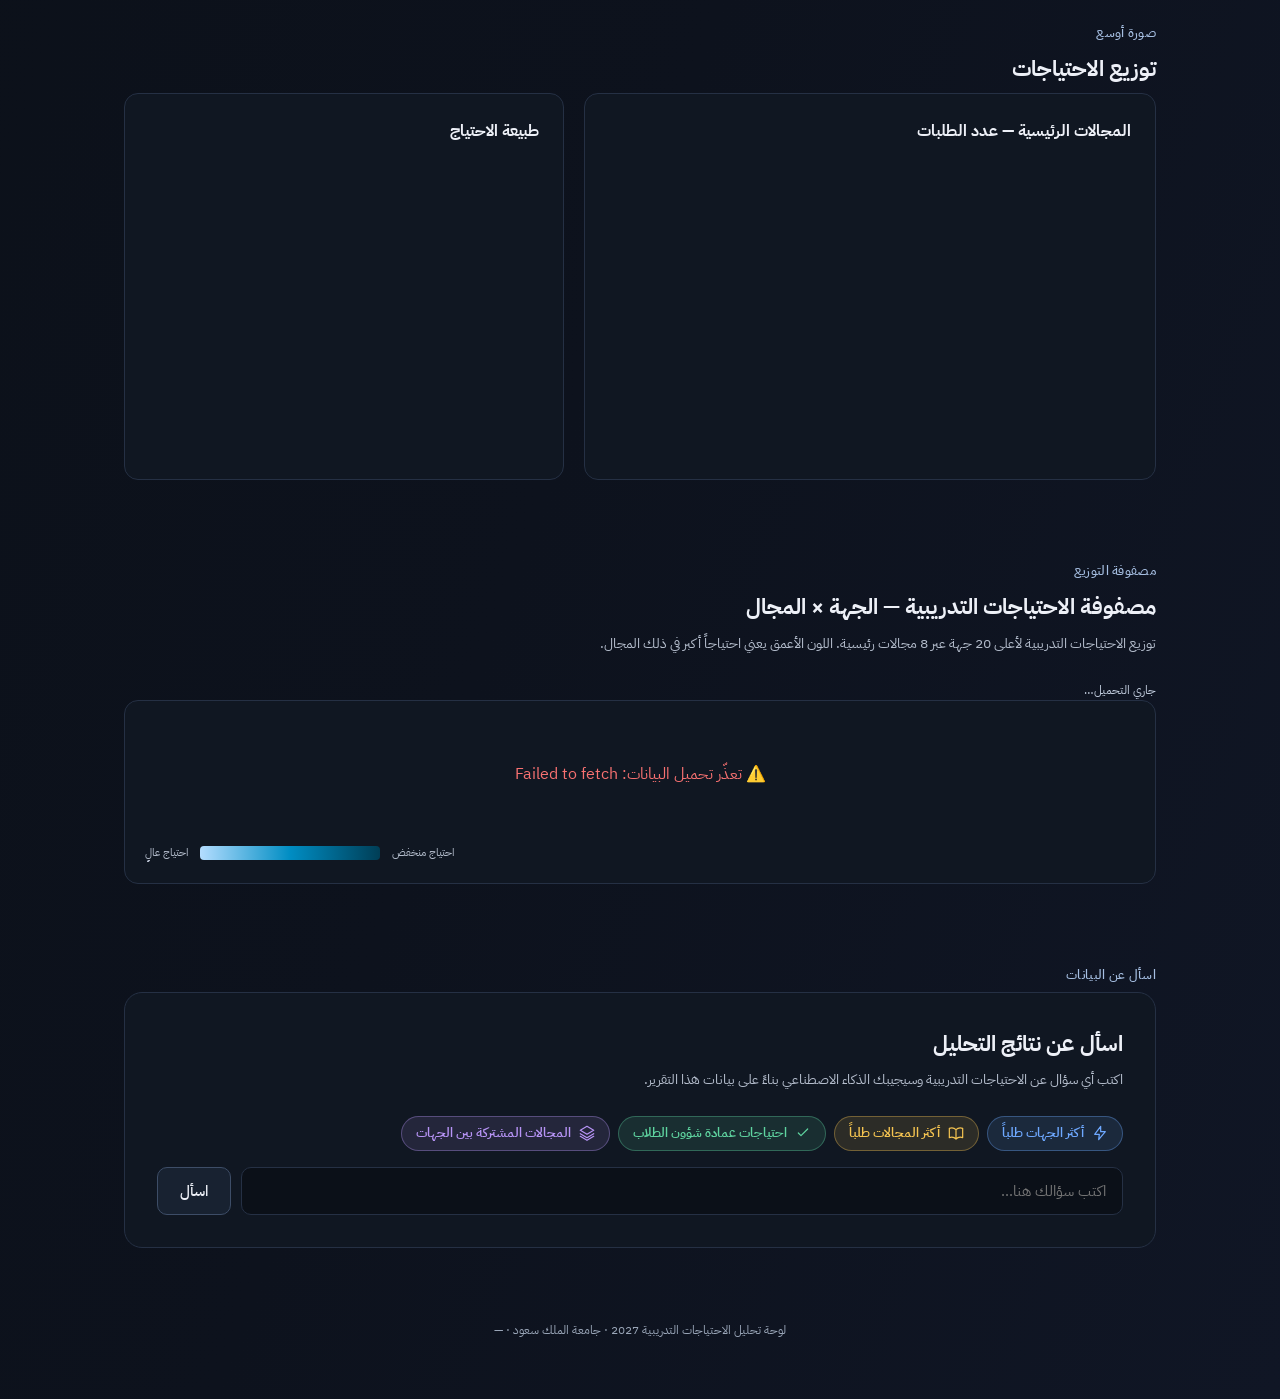
==== commit 061399b3: "Show full program and entity names and reduce university logo size" ====
--- a/index.html
+++ b/index.html
@@ -102,7 +102,9 @@
 .wrap{max-width:1080px;margin:0 auto;padding:0 24px;}
 .hero{background:transparent;padding:48px 0 32px;border-bottom:1px solid var(--border2);position:relative;overflow:hidden;}
 .hero-inner{display:flex;flex-direction:column;align-items:stretch;gap:24px;}
-.university-logo{display:block;width:240px;max-width:65vw;height:auto;}
+.university-logo{display:block;width:120px;max-width:100%;height:auto;}
+.university-logo-fallback svg{width:120px;height:auto;}
+.university-brand>span:last-child{font-size:12px!important;white-space:nowrap;}
 .university-logo[hidden],.university-logo-fallback[hidden]{display:none;}
 .university-brand{display:flex;flex-direction:column;align-items:center;align-self:flex-start;gap:6px;flex-shrink:0;}
 .accent-bar{width:48px;height:4px;background:var(--b5);border-radius:2px;margin-bottom:18px;}
@@ -146,7 +148,7 @@
 /* Heatmap styles */
 .heatmap-table{border-collapse:collapse;width:100%;font-size:12px;direction:rtl;}
 .heatmap-table th,.heatmap-table td{padding:9px 6px;text-align:center;border:1px solid var(--border2);font-size:13px;font-weight:600;}
-.entity-header,.entity-cell{text-align:right;min-width:200px;max-width:220px;padding:8px 12px;}
+.entity-header,.entity-cell{white-space:normal;overflow-wrap:anywhere;text-align:right;min-width:200px;max-width:220px;padding:8px 12px;}
 .entity-cell{background:rgba(5,24,38,0.9);font-size:11.5px;color:#8DD8EC;font-weight:600;border-right:2px solid rgba(0,141,195,0.25);}
 .domain-header{writing-mode:vertical-rl;text-orientation:mixed;transform:rotate(180deg);min-width:60px;max-width:70px;font-size:10px;padding:12px 4px;background:linear-gradient(180deg,#062A40,#023E56);color:#68CBDF;white-space:nowrap;border-bottom:2px solid #008DC3;}
 .domain-header span{display:block;}
@@ -193,7 +195,7 @@
 <div class="hero">
   <div class="wrap">
     <div class="hero-inner">
-      <div class="university-brand"><img class="university-logo" src="https://ar.wikipedia.org/wiki/Special:Redirect/file/%D8%B4%D8%B9%D8%A7%D8%B1_%D8%AC%D8%A7%D9%85%D8%B9%D8%A9_%D8%A7%D9%84%D9%85%D9%84%D9%83_%D8%B3%D8%B9%D9%88%D8%AF.svg" alt="شعار جامعة الملك سعود — King Saud University" width="240" height="92" decoding="async" onerror="this.hidden=true;this.nextElementSibling.hidden=false">
+      <div class="university-brand"><img class="university-logo" src="https://ar.wikipedia.org/wiki/Special:Redirect/file/%D8%B4%D8%B9%D8%A7%D8%B1_%D8%AC%D8%A7%D9%85%D8%B9%D8%A9_%D8%A7%D9%84%D9%85%D9%84%D9%83_%D8%B3%D8%B9%D9%88%D8%AF.svg" alt="شعار جامعة الملك سعود — King Saud University" width="120" height="46" decoding="async" onerror="this.hidden=true;this.nextElementSibling.hidden=false">
         <span class="university-logo-fallback" hidden><svg xmlns="http://www.w3.org/2000/svg" viewBox="0 0 160 60" width="160" height="60" aria-label="جامعة الملك سعود">
   <rect x="0" y="0" width="160" height="3" fill="#008DC3" rx="1.5"/>
   <text x="80" y="25" text-anchor="middle" font-family="IBM Plex Sans Arabic,Arial,sans-serif" font-size="14" font-weight="700" fill="#EDF0F7">جامعة الملك سعود</text>
@@ -383,8 +385,14 @@
   return { bg: `rgb(${r},${g},${b})`, txt: t < 0.38 ? '#023E56' : '#ffffff' };
 }
 
-function shortName(name, max = 22) {
-  return name.length > max ? name.slice(0, max) + '…' : name;
+// Wrap display labels without dropping any words or characters.
+function wrapChartLabel(name, max = 30) {
+  const lines = [];
+  for (const word of String(name).split(/\s+/)) {
+    if (!lines.length || lines[lines.length - 1].length + word.length + 1 > max) lines.push(word);
+    else lines[lines.length - 1] += ' ' + word;
+  }
+  return lines;
 }
 
 // ── مصدر واحد: يُحمَّل مرة واحدة ويُغذّي كل عناصر اللوحة ────
@@ -481,11 +489,15 @@
       .slice(0, 10);
     const barColors = ['#023E56','#036389','#008DC3','#1AA3D6','#1AA3D6',
                        '#6FC1E0','#6FC1E0','#6FC1E0','#6FC1E0','#B8E2F2'];
+    const topChartBox = document.getElementById('top10').parentElement;
+    const labelLength = topChartBox.clientWidth < 500 ? 18 : 32;
+    const entityLabels = topEntities.map(([entity]) => wrapChartLabel(entity, labelLength));
+    topChartBox.style.height = `${Math.max(360, entityLabels.length * (Math.max(1, ...entityLabels.map(lines => lines.length)) * 17 + 22) + 48)}px`;
     if (window._top10Chart) window._top10Chart.destroy();
     window._top10Chart = new Chart(document.getElementById('top10'), {
       type: 'bar',
       data: {
-        labels: topEntities.map(([e]) => shortName(e, 30)),
+        labels: entityLabels,
         datasets: [{
           data: topEntities.map(([, v]) => v),
           backgroundColor: barColors.slice(0, topEntities.length),
@@ -501,7 +513,7 @@
         },
         scales: {
           x: { min: 0, grid: { color: G } },
-          y: { grid: { display: false }, ticks: { font: { size: 11 } } }
+          y: { grid: { display: false }, ticks: { autoSkip: false, font: { size: 11 } } }
         }
       }
     });
@@ -583,7 +595,7 @@
       const tdEnt = tr.insertCell();
       tdEnt.className = 'entity-cell';
       tdEnt.title = entity;  // title مقبول (text)
-      tdEnt.textContent = shortName(entity);  // textContent — آمن
+      tdEnt.textContent = entity;  // textContent — آمن
 
       DOMAINS_ORDER.forEach(domain => {
         const val = Number(pivot[entity]?.[domain]) || 0;
@@ -761,11 +773,11 @@
         row.style.cssText = 'margin-bottom:8px;';
 
         const label = document.createElement('div');
-        label.style.cssText = 'font-size:11px;color:var(--b3);margin-bottom:3px;display:flex;justify-content:space-between;';
+        label.style.cssText = 'font-size:12px;color:var(--b3);margin-bottom:6px;display:flex;align-items:flex-start;justify-content:space-between;gap:8px;line-height:1.8;';
         const lname = document.createElement('span');
-        lname.style.cssText = 'overflow:hidden;text-overflow:ellipsis;white-space:nowrap;max-width:200px;';
+        lname.style.cssText = 'min-width:0;flex:1;white-space:normal;overflow-wrap:anywhere;';
         lname.title = prog;
-        lname.textContent = prog.length > 30 ? prog.slice(0,30)+'…' : prog;
+        lname.textContent = prog;
         const lcount = document.createElement('span');
         lcount.style.cssText = 'flex-shrink:0;margin-right:4px;';
         lcount.textContent = cnt;
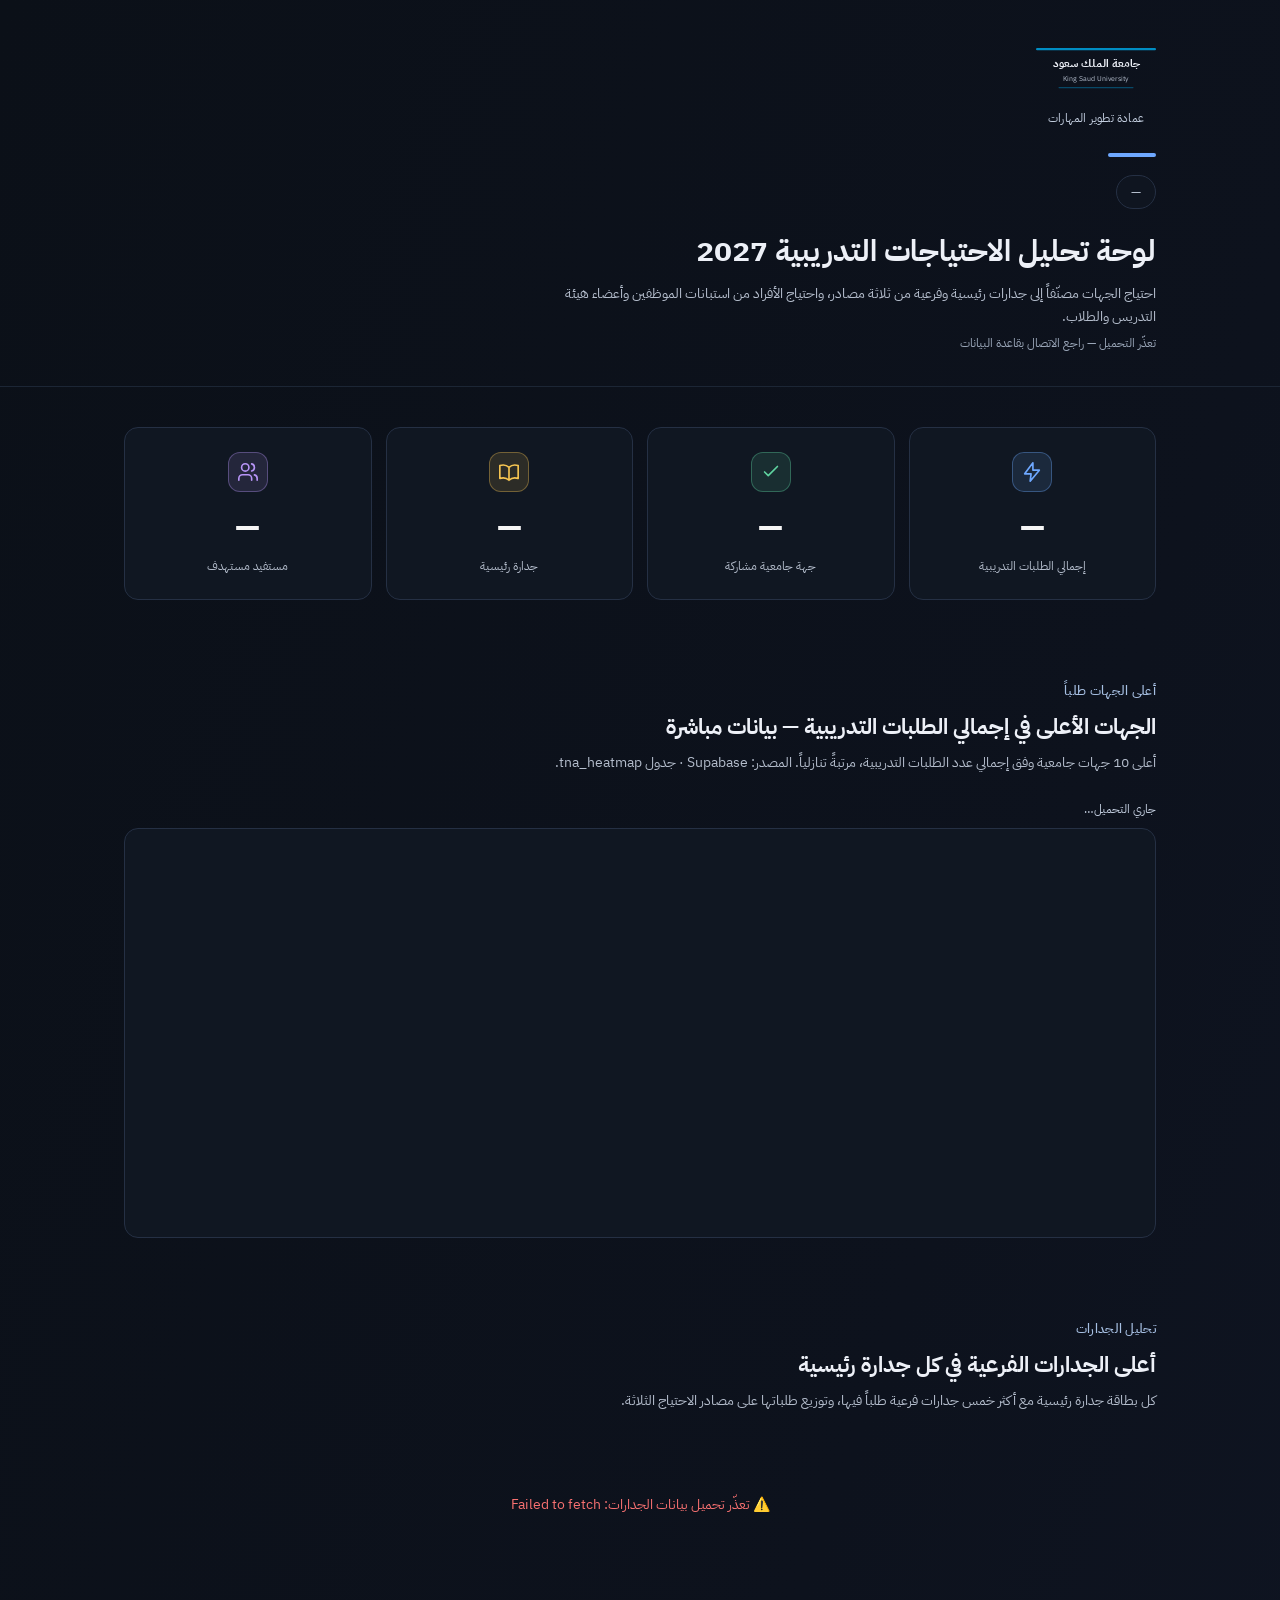
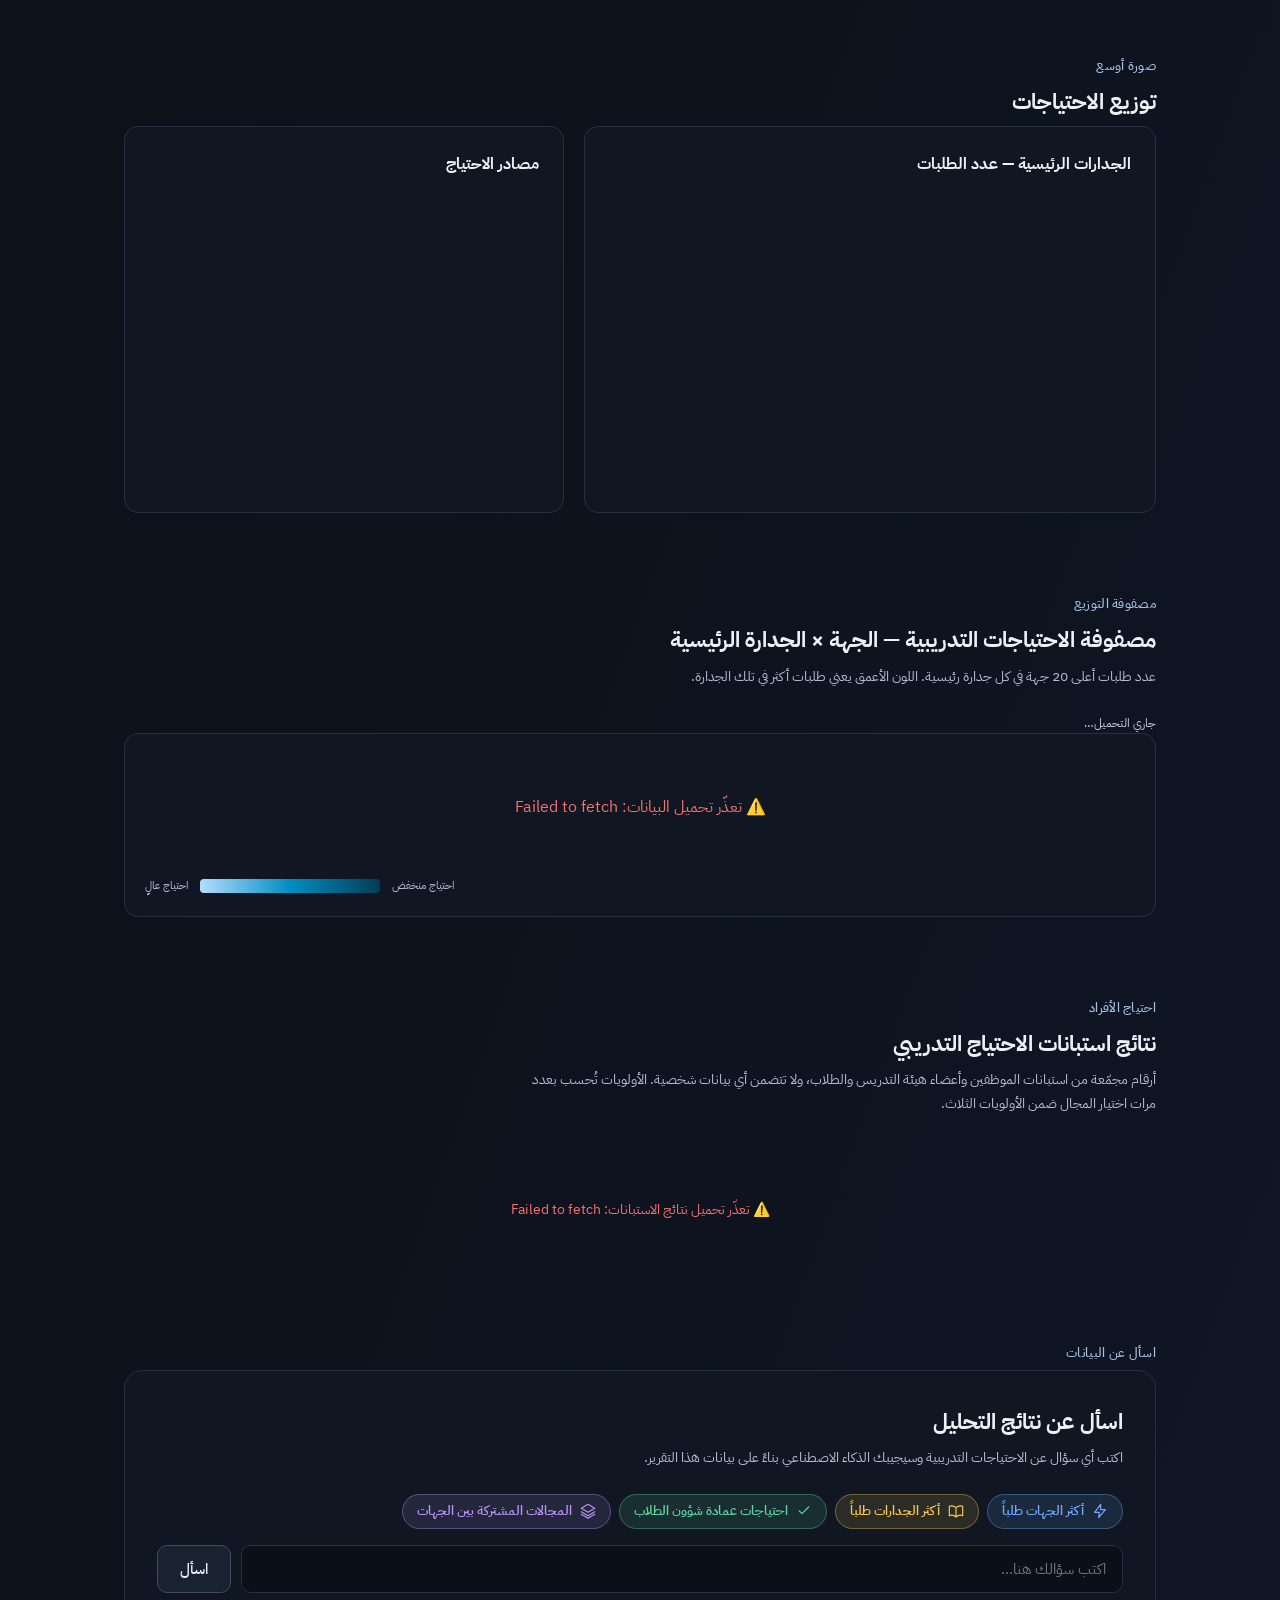
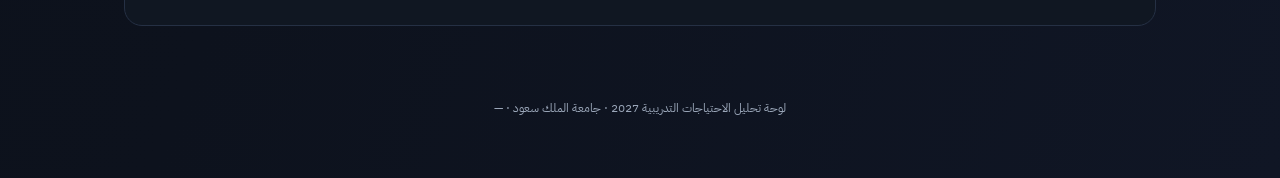
==== commit 0e182f66: "feat: 2027 data — competencies, need sources, and individual surveys - Entities: 1,209 requests clas" ====
--- a/index.html
+++ b/index.html
@@ -182,8 +182,27 @@
 .competency-heading>span:first-child{min-width:0;overflow-wrap:anywhere;}
 .competency-nature{margin-bottom:12px;font-size:11px;}
 .program-nature{font-size:10px;padding:2px 8px;margin-bottom:4px;}
-.kpi-row{grid-template-columns:repeat(3,minmax(0,1fr));}
-@media(max-width:760px){.kpi-row{grid-template-columns:repeat(2,minmax(0,1fr));}.kpi:last-child{grid-column:1/-1;}.ask-row{flex-wrap:wrap;}.ask-input{min-width:0;width:100%;}.ask-btn{flex:1;}.card{min-width:0;}.wrap{padding-inline:20px;}}
+.kpi-row{grid-template-columns:repeat(4,minmax(0,1fr));}
+.chip--src{font-size:11px;padding:2px 10px;gap:6px;font-weight:500;}
+.src-row{display:flex;flex-wrap:wrap;gap:6px;margin-bottom:14px;}
+.src-bar{display:flex;height:6px;border-radius:3px;overflow:hidden;background:rgba(110,168,255,.10);}
+.src-bar>span{display:block;height:100%;}
+.bar-row{margin-bottom:10px;}
+.bar-label{font-size:12px;color:var(--b3);margin-bottom:5px;display:flex;align-items:flex-start;justify-content:space-between;gap:8px;line-height:1.7;}
+.bar-label>span:first-child{min-width:0;flex:1;overflow-wrap:anywhere;}
+.bar-label>span:last-child{flex-shrink:0;font-variant-numeric:tabular-nums;color:var(--ink);}
+.aud-grid{display:grid;grid-template-columns:repeat(2,minmax(0,1fr));gap:16px;}
+.aud-grid .card h3{font-size:15px;margin-bottom:4px;}
+.aud-grid .card .hint{font-size:12px;color:var(--faint);margin-bottom:14px;}
+.aud-kpis{display:grid;grid-template-columns:repeat(auto-fit,minmax(170px,1fr));gap:12px;margin-bottom:16px;}
+.aud-grid .card.span-all{grid-column:1/-1;}
+.single-cols{display:grid;grid-template-columns:repeat(auto-fit,minmax(240px,1fr));gap:4px 24px;}
+.aud-kpis .kpi{padding:16px 12px;}
+.aud-kpis .kpi .num{font-size:24px;}
+.note{border:1px solid var(--c-know-bd);background:var(--c-know-bg);color:var(--c-know);border-radius:12px;padding:10px 14px;font-size:13px;margin-bottom:16px;}
+.split-list{display:flex;flex-direction:column;gap:6px;margin-top:4px;}
+@media(max-width:760px){.aud-grid{grid-template-columns:1fr;}}
+@media(max-width:760px){.kpi-row{grid-template-columns:repeat(2,minmax(0,1fr));}.ask-row{flex-wrap:wrap;}.ask-input{min-width:0;width:100%;}.ask-btn{flex:1;}.card{min-width:0;}.wrap{padding-inline:20px;}}
 </style>
 <script>
 const SUPABASE_URL="https://kxazsigcenqcrqedygbm.supabase.co";
@@ -206,7 +225,7 @@
         <div class="accent-bar"></div>
         <span class="badge" id="hero-badge">لوحة تحليل الاحتياجات التدريبية 2027</span>
         <h1>لوحة تحليل الاحتياجات التدريبية 2027</h1>
-        <p class="sub">تحليل منهجي شامل لطلبات الجهات — استخراج الكفاءات وتصنيفها وترتيبها بمؤشرات موضوعية وفق المنهجية المعتمدة.</p>
+        <p class="sub">احتياج الجهات مصنّفاً إلى جدارات رئيسية وفرعية من ثلاثة مصادر، واحتياج الأفراد من استبانات الموظفين وأعضاء هيئة التدريس والطلاب.</p>
         <p class="updated" id="hero-updated">جاري تحميل البيانات…</p>
       </div>
 
@@ -220,7 +239,8 @@
     <div class="kpi-row">
       <div class="kpi"><span class="kpi-icon chip--skill"><svg viewBox="0 0 24 24" fill="none" stroke="currentColor" stroke-width="1.8" stroke-linecap="round" stroke-linejoin="round" aria-hidden="true"><path d="m13 2-9 12h7l-1 8 10-12h-7z"/></svg></span><div class="num" id="stat-total">—</div><div class="label">إجمالي الطلبات التدريبية</div></div>
       <div class="kpi"><span class="kpi-icon chip--behav"><svg viewBox="0 0 24 24" fill="none" stroke="currentColor" stroke-width="1.8" stroke-linecap="round" stroke-linejoin="round" aria-hidden="true"><path d="m5 12 4 4L19 6"/></svg></span><div class="num" id="stat-entities">—</div><div class="label">جهة جامعية مشاركة</div></div>
-      <div class="kpi"><span class="kpi-icon chip--know"><svg viewBox="0 0 24 24" fill="none" stroke="currentColor" stroke-width="1.8" stroke-linecap="round" stroke-linejoin="round" aria-hidden="true"><path d="M12 7C9 4 5 4 2 5v14c3-1 7-1 10 2 3-3 7-3 10-2V5c-3-1-7-1-10 2Zm0 0v14"/></svg></span><div class="num" id="stat-domains">—</div><div class="label">مجال تدريبي رئيسي</div></div>
+      <div class="kpi"><span class="kpi-icon chip--know"><svg viewBox="0 0 24 24" fill="none" stroke="currentColor" stroke-width="1.8" stroke-linecap="round" stroke-linejoin="round" aria-hidden="true"><path d="M12 7C9 4 5 4 2 5v14c3-1 7-1 10 2 3-3 7-3 10-2V5c-3-1-7-1-10 2Zm0 0v14"/></svg></span><div class="num" id="stat-domains">—</div><div class="label" id="stat-domains-label">جدارة رئيسية</div></div>
+      <div class="kpi"><span class="kpi-icon chip--mixed"><svg viewBox="0 0 24 24" fill="none" stroke="currentColor" stroke-width="1.8" stroke-linecap="round" stroke-linejoin="round" aria-hidden="true"><path d="M16 21v-2a4 4 0 0 0-4-4H6a4 4 0 0 0-4 4v2M9 11a4 4 0 1 0 0-8 4 4 0 0 0 0 8Zm13 10v-2a4 4 0 0 0-3-3.87M16 3.13a4 4 0 0 1 0 7.75"/></svg></span><div class="num" id="stat-benef">—</div><div class="label">مستفيد مستهدف</div></div>
     </div>
   </div>
 </section>
@@ -238,11 +258,13 @@
 
 <section>
   <div class="wrap">
-    <div class="eyebrow">تحليل الكفاءات</div>
-    <h2>أعلى 5 برامج لكل مجال رئيسي</h2>
-    <p class="lead">توزيع الاحتياجات التدريبية حسب المجال والطبيعة — مصدرها <code>tna_competencies_active</code>.</p>
-    <div id="comp-domains-loading" style="text-align:center;padding:40px;color:var(--b3);font-size:14px">جاري تحميل بيانات الكفاءات…</div>
+    <div class="eyebrow">تحليل الجدارات</div>
+    <h2>أعلى الجدارات الفرعية في كل جدارة رئيسية</h2>
+    <p class="lead">كل بطاقة جدارة رئيسية مع أكثر خمس جدارات فرعية طلباً فيها، وتوزيع طلباتها على مصادر الاحتياج الثلاثة.</p>
+    <div id="source-key" class="nature-legend" style="margin:0 0 16px" aria-label="مفتاح ألوان مصادر الاحتياج"></div>
+    <div id="comp-domains-loading" style="text-align:center;padding:40px;color:var(--b3);font-size:14px">جاري تحميل بيانات الجدارات…</div>
     <div id="comp-domains-grid" style="display:grid;grid-template-columns:repeat(auto-fill,minmax(280px,1fr));gap:16px"></div>
+    <div style="text-align:center;margin-top:18px"><button id="comp-more" class="tab-btn" hidden></button></div>
   </div>
 </section>
 
@@ -252,13 +274,13 @@
     <h2>توزيع الاحتياجات</h2>
     <div class="grid-2">
       <div class="card">
-        <h3 style="font-size:16px;margin-bottom:14px;">المجالات الرئيسية — عدد الطلبات</h3>
+        <h3 style="font-size:16px;margin-bottom:14px;">الجدارات الرئيسية — عدد الطلبات</h3>
         <div class="chart-box"><canvas id="domDist"></canvas></div>
       </div>
       <div class="card">
-        <h3 style="font-size:16px;margin-bottom:14px;">طبيعة الاحتياج</h3>
-        <div class="chart-box"><canvas id="natureDist" role="img" aria-label="توزيع طبيعة الاحتياج، التفاصيل في القائمة التالية"></canvas></div>
-        <div id="nature-legend" class="nature-legend" aria-label="طبيعة الاحتياج: العدد والنسبة"></div>
+        <h3 style="font-size:16px;margin-bottom:14px;">مصادر الاحتياج</h3>
+        <div class="chart-box"><canvas id="natureDist" role="img" aria-label="توزيع الطلبات على مصادر الاحتياج، التفاصيل في القائمة التالية"></canvas></div>
+        <div id="nature-legend" class="nature-legend" aria-label="مصادر الاحتياج: العدد والنسبة"></div>
       </div>
     </div>
   </div>
@@ -267,8 +289,8 @@
 <section id="heatmap-section">
   <div class="wrap">
     <div class="eyebrow">مصفوفة التوزيع</div>
-    <h2>مصفوفة الاحتياجات التدريبية — الجهة × المجال</h2>
-    <p class="lead">توزيع الاحتياجات التدريبية لأعلى 20 جهة عبر 8 مجالات رئيسية. اللون الأعمق يعني احتياجاً أكبر في ذلك المجال.</p>
+    <h2>مصفوفة الاحتياجات التدريبية — الجهة × الجدارة الرئيسية</h2>
+    <p class="lead">عدد طلبات أعلى 20 جهة في كل جدارة رئيسية. اللون الأعمق يعني طلبات أكثر في تلك الجدارة.</p>
 <p style="font-size:12px;color:var(--b3);margin-bottom:0" id="heatmap-updated">جاري التحميل…</p>
     <div class="card" style="overflow-x:auto;padding:20px;">
       
@@ -289,6 +311,16 @@
   </div>
 </section>
 
+<section id="individuals-section">
+  <div class="wrap">
+    <div class="eyebrow">احتياج الأفراد</div>
+    <h2>نتائج استبانات الاحتياج التدريبي</h2>
+    <p class="lead">أرقام مجمّعة من استبانات الموظفين وأعضاء هيئة التدريس والطلاب، ولا تتضمن أي بيانات شخصية. الأولويات تُحسب بعدد مرات اختيار المجال ضمن الأولويات الثلاث.</p>
+    <div class="tabs" id="aud-tabs" role="tablist" aria-label="الفئة المستهدفة"></div>
+    <div id="aud-loading" style="text-align:center;padding:40px;color:var(--b3);font-size:14px">جاري تحميل نتائج الاستبانات…</div>
+    <div id="aud-panel"></div>
+  </div>
+</section>
 
 <section>
   <div class="wrap">
@@ -298,7 +330,7 @@
       <p class="lead">اكتب أي سؤال عن الاحتياجات التدريبية وسيجيبك الذكاء الاصطناعي بناءً على بيانات هذا التقرير.</p>
       <div class="presets">
         <button class="preset chip chip--skill" onclick="ask('ما هي أكثر الجهات طلباً وكم عدد طلباتها؟')"><svg viewBox="0 0 24 24" fill="none" stroke="currentColor" stroke-width="1.8" stroke-linecap="round" stroke-linejoin="round" aria-hidden="true"><path d="m13 2-9 12h7l-1 8 10-12h-7z"/></svg>أكثر الجهات طلباً</button>
-        <button class="preset chip chip--know" onclick="ask('ما هو أكثر المجالات التدريبية طلباً؟')"><svg viewBox="0 0 24 24" fill="none" stroke="currentColor" stroke-width="1.8" stroke-linecap="round" stroke-linejoin="round" aria-hidden="true"><path d="M12 7C9 4 5 4 2 5v14c3-1 7-1 10 2 3-3 7-3 10-2V5c-3-1-7-1-10 2Zm0 0v14"/></svg>أكثر المجالات طلباً</button>
+        <button class="preset chip chip--know" onclick="ask('ما هي أكثر الجدارات الرئيسية طلباً؟')"><svg viewBox="0 0 24 24" fill="none" stroke="currentColor" stroke-width="1.8" stroke-linecap="round" stroke-linejoin="round" aria-hidden="true"><path d="M12 7C9 4 5 4 2 5v14c3-1 7-1 10 2 3-3 7-3 10-2V5c-3-1-7-1-10 2Zm0 0v14"/></svg>أكثر الجدارات طلباً</button>
         <button class="preset chip chip--behav" onclick="ask('ما هي احتياجات عمادة شؤون الطلاب التدريبية؟')"><svg viewBox="0 0 24 24" fill="none" stroke="currentColor" stroke-width="1.8" stroke-linecap="round" stroke-linejoin="round" aria-hidden="true"><path d="m5 12 4 4L19 6"/></svg>احتياجات عمادة شؤون الطلاب</button>
         <button class="preset chip chip--mixed" onclick="ask('ما المجالات التي تحتاجها معظم الجهات؟')"><svg viewBox="0 0 24 24" fill="none" stroke="currentColor" stroke-width="1.8" stroke-linecap="round" stroke-linejoin="round" aria-hidden="true"><path d="m12 2 10 6-10 6L2 8Zm-10 11 10 6 10-6M2 17l10 6 10-6"/></svg>المجالات المشتركة بين الجهات</button>
       </div>
@@ -460,11 +492,15 @@
     // ══ رسم توزيع المجالات (domDist) — حساب حقيقي ══════
 
     const sortedDomains = Object.entries(domainTotals).sort(([, a], [, b]) => b - a);
+    const domBox = document.getElementById('domDist').parentElement;
+    const domLabelLen = domBox.clientWidth < 420 ? 16 : 26;
+    const domLabels = sortedDomains.map(([d]) => wrapChartLabel(d, domLabelLen));
+    domBox.style.height = `${Math.max(280, domLabels.reduce((h, l) => h + l.length * 15 + 12, 0) + 40)}px`;
     if (window._domDistChart) window._domDistChart.destroy();
     window._domDistChart = new Chart(document.getElementById('domDist'), {
       type: 'bar',
       data: {
-        labels: sortedDomains.map(([d]) => d),
+        labels: domLabels,
         datasets: [{
           data: sortedDomains.map(([, v]) => v),
           backgroundColor: '#008DC3',
@@ -478,7 +514,7 @@
           legend: { display: false },
           tooltip: { callbacks: { label: c => 'إجمالي الطلبات: ' + c.parsed.x } }
         },
-        scales: { x: { grid: { color: G } }, y: { grid: { display: false } } }
+        scales: { x: { grid: { color: G } }, y: { grid: { display: false }, ticks: { autoSkip: false, font: { size: 11 } } } }
       }
     });
 
@@ -639,181 +675,265 @@
 //  بيانات الكفاءات — مصدرها: tna_competencies_active (security_invoker=true)
 // ════════════════════════════════════════════════════════════
 
-// Shared display mapping; data sources and request behavior stay unchanged.
-const NATURE_STYLES = {
-  'مهاري': 'skill', 'معرفي': 'know', 'سلوكي': 'behav', 'مختلط': 'mixed'
+// ── ألوان دلالية ثابتة: كل لون = مصدر احتياج واحد في كل اللوحة ──
+const SOURCE_STYLES = {
+  'احتياج الجهات للدورات':        { kind: 'skill', short: 'الدورات' },
+  'الاحتياجات المرتبطة بالمشاريع': { kind: 'know',  short: 'المشاريع' },
+  'الاحتياج وارد بخطاب - ديوان':   { kind: 'behav', short: 'خطابات الديوان' }
 };
-function natureColor(nature) {
-  const kind = NATURE_STYLES[nature];
-  return kind ? getComputedStyle(document.documentElement).getPropertyValue(`--c-${kind}`).trim() : '#D6EBF5';
-}
-function natureChip(nature, text = nature) {
+const SOURCE_ORDER = Object.keys(SOURCE_STYLES);
+const ICON_PATHS = {'skill': 'm13 2-9 12h7l-1 8 10-12h-7z', 'know': 'M12 7C9 4 5 4 2 5v14c3-1 7-1 10 2 3-3 7-3 10-2V5c-3-1-7-1-10 2Zm0 0v14', 'behav': 'm5 12 4 4L19 6', 'mixed': 'm12 2 10 6-10 6L2 8Zm-10 11 10 6 10-6M2 17l10 6 10-6'};
+function cssVar(name) { return getComputedStyle(document.documentElement).getPropertyValue(name).trim(); }
+function kindColor(kind) { return kind ? cssVar(`--c-${kind}`) : '#D6EBF5'; }
+function sourceColor(src) { return kindColor(SOURCE_STYLES[src]?.kind); }
+function makeChip(kind, text, extraClass = '') {
   const chip = document.createElement('span');
-  chip.className = `chip chip--${NATURE_STYLES[nature] || 'unknown'}`;
+  chip.className = `chip chip--${kind || 'unknown'} ${extraClass}`.trim();
   const svg = document.createElementNS('http://www.w3.org/2000/svg', 'svg');
-  svg.setAttribute('viewBox', '0 0 24 24');
-  svg.setAttribute('fill', 'none');
-  svg.setAttribute('stroke', 'currentColor');
-  svg.setAttribute('stroke-width', '1.8');
+  svg.setAttribute('viewBox', '0 0 24 24'); svg.setAttribute('fill', 'none');
+  svg.setAttribute('stroke', 'currentColor'); svg.setAttribute('stroke-width', '1.8');
   svg.setAttribute('aria-hidden', 'true');
   const path = document.createElementNS(svg.namespaceURI, 'path');
-  const paths = {'skill': 'm13 2-9 12h7l-1 8 10-12h-7z', 'know': 'M12 7C9 4 5 4 2 5v14c3-1 7-1 10 2 3-3 7-3 10-2V5c-3-1-7-1-10 2Zm0 0v14', 'behav': 'm5 12 4 4L19 6', 'mixed': 'm12 2 10 6-10 6L2 8Zm-10 11 10 6 10-6M2 17l10 6 10-6'};
-  path.setAttribute('d', paths[NATURE_STYLES[nature]] || paths.mixed);
+  path.setAttribute('d', ICON_PATHS[kind] || ICON_PATHS.mixed);
   svg.appendChild(path);
   chip.append(svg, document.createTextNode(text));
   return chip;
 }
-// A tie has no single prevailing nature; show it explicitly as mixed.
-function dominantNature(counts) {
-  const ranked = Object.entries(counts).sort(([,a],[,b]) => b-a);
-  if (!ranked.length) return 'غير محدد';
-  return ranked[1]?.[1] === ranked[0][1] ? 'مختلط' : ranked[0][0];
-}
-
+const fmt = n => Number(n).toLocaleString('en-US');
+function el(tag, cls, text) { const e = document.createElement(tag); if (cls) e.className = cls; if (text != null) e.textContent = text; return e; }
+// سطر بشريط أفقي: الاسم والقيمة فوق، والشريط تحت
+function barRow(label, valueText, pct, color) {
+  const row = el('div', 'bar-row');
+  const lab = el('div', 'bar-label');
+  const name = el('span', null, label); name.title = label;
+  lab.append(name, el('span', null, valueText));
+  const wrap = el('div', 'src-bar');
+  const fill = el('span'); fill.style.width = `${Math.max(2, Math.round(pct))}%`; fill.style.background = color;
+  wrap.appendChild(fill);
+  row.append(lab, wrap);
+  return row;
+}
+
+async function sbGet(path) {
+  const res = await fetch(`${SUPABASE_URL}/rest/v1/${path}`,
+    { headers: { apikey: SUPABASE_KEY, Authorization: `Bearer ${SUPABASE_KEY}` } });
+  if (!res.ok) throw new Error(`Supabase ${res.status}`);
+  return res.json();
+}
+
+// ════════════════════════════════════════════════════════════
+//  الجدارات — مصدرها: tna_competencies_active (security_invoker=true, RLS)
+//  domain = الجدارة الرئيسية · sub_competency = الجدارة الفرعية · source_sheet = المصدر
+// ════════════════════════════════════════════════════════════
 async function initCompetencies() {
   try {
-    const res = await fetch(
-      `${SUPABASE_URL}/rest/v1/tna_competencies_active?select=domain,program,nature,beneficiaries`,
-      { headers: { apikey: SUPABASE_KEY, Authorization: `Bearer ${SUPABASE_KEY}` } }
-    );
-    if (!res.ok) throw new Error(`Supabase ${res.status}`);
-    const rows = await res.json();
+    const rows = await sbGet('tna_competencies_active?select=domain,sub_competency,source_sheet,beneficiaries');
     if (!rows.length) throw new Error('لا توجد بيانات في tna_competencies_active');
 
-    // ── 1. طبيعة الاحتياج — doughnut chart ───────────────
-    const natureCounts = {};
-    rows.forEach(r => {
-      if (r.nature) natureCounts[r.nature] = (natureCounts[r.nature] || 0) + 1;
-    });
-    const natureOrder = ['مهاري','معرفي','سلوكي','مختلط'];
-    const natureLabels = natureOrder.filter(n => natureCounts[n]);
-    const natureData   = natureLabels.map(n => natureCounts[n]);
-    const naturePalette = natureLabels.map(n => natureColor(n));
-
+    // مؤشرات عامة
+    const subs = new Set(rows.map(r => r.sub_competency).filter(Boolean));
+    const benef = rows.reduce((s, r) => s + (Number(r.beneficiaries) || 0), 0);
+    document.getElementById('stat-benef').textContent = fmt(benef);
+    document.getElementById('stat-domains-label').textContent = `جدارة رئيسية · ${subs.size} فرعية`;
+
+    // مفتاح ألوان المصادر
+    document.getElementById('source-key').replaceChildren(
+      ...SOURCE_ORDER.map(src => makeChip(SOURCE_STYLES[src].kind, SOURCE_STYLES[src].short, 'chip--src')));
+
+    // ── 1. مصادر الاحتياج — doughnut ───────────────────────
+    const srcCounts = {};
+    rows.forEach(r => { if (r.source_sheet) srcCounts[r.source_sheet] = (srcCounts[r.source_sheet] || 0) + 1; });
+    const srcLabels = SOURCE_ORDER.filter(s => srcCounts[s]);
+    const srcData = srcLabels.map(s => srcCounts[s]);
+    const srcTotal = srcData.reduce((a, b) => a + b, 0);
     if (window._natureChart) window._natureChart.destroy();
     window._natureChart = new Chart(document.getElementById('natureDist'), {
       type: 'doughnut',
       data: {
-        labels: natureLabels,
-        datasets: [{ data: natureData, backgroundColor: naturePalette, borderWidth: 0, hoverOffset: 6 }]
+        labels: srcLabels.map(s => SOURCE_STYLES[s].short),
+        datasets: [{ data: srcData, backgroundColor: srcLabels.map(sourceColor), borderWidth: 0, hoverOffset: 6 }]
       },
       options: {
         responsive: true, maintainAspectRatio: false, cutout: '62%',
         plugins: {
           legend: { display: false },
-          tooltip: {
-            callbacks: {
-              label: ctx => {
-                const total = ctx.dataset.data.reduce((a,b)=>a+b,0);
-                const pct = ((ctx.parsed/total)*100).toFixed(1);
-                return ` ${ctx.label}: ${ctx.parsed} (${pct}%)`;
-              }
-            }
-          }
+          tooltip: { callbacks: { label: ctx => ` ${ctx.label}: ${ctx.parsed} (${(ctx.parsed / srcTotal * 100).toFixed(1)}%)` } }
         }
       }
     });
-
-    const natureTotal = natureData.reduce((sum, count) => sum + count, 0);
-    const legend = document.getElementById('nature-legend');
-    legend.replaceChildren(...natureLabels.map(n => natureChip(n,
-      `${n} · ${natureCounts[n]} (${(natureCounts[n] / natureTotal * 100).toFixed(1)}%)`)));
-
-    // ── 2. أعلى 5 برامج لكل مجال ──────────────────────────
-    const domainMap = {};
-    const domainNatures = {};
-    const programNatures = {};
+    document.getElementById('nature-legend').replaceChildren(...srcLabels.map(s =>
+      makeChip(SOURCE_STYLES[s].kind, `${SOURCE_STYLES[s].short} · ${srcCounts[s]} (${(srcCounts[s] / srcTotal * 100).toFixed(1)}%)`)));
+
+    // ── 2. بطاقات الجدارات الرئيسية ────────────────────────
+    const mains = {};
     rows.forEach(r => {
-      if (!r.domain || !r.program) return;
-      if (!domainMap[r.domain]) domainMap[r.domain] = {};
-      domainMap[r.domain][r.program] = (domainMap[r.domain][r.program] || 0) + 1;
-      const nature = r.nature || 'غير محدد';
-      domainNatures[r.domain] ||= {};
-      domainNatures[r.domain][nature] = (domainNatures[r.domain][nature] || 0) + 1;
-      programNatures[r.domain] ||= {};
-      programNatures[r.domain][r.program] ||= {};
-      const counts = programNatures[r.domain][r.program];
-      counts[nature] = (counts[nature] || 0) + 1;
-    });
-
+      if (!r.domain) return;
+      const m = mains[r.domain] ||= { total: 0, benef: 0, src: {}, subs: {} };
+      m.total++; m.benef += Number(r.beneficiaries) || 0;
+      m.src[r.source_sheet] = (m.src[r.source_sheet] || 0) + 1;
+      const sub = m.subs[r.sub_competency || 'غير محدد'] ||= { total: 0, src: {} };
+      sub.total++; sub.src[r.source_sheet] = (sub.src[r.source_sheet] || 0) + 1;
+    });
+    const sorted = Object.entries(mains).sort(([, a], [, b]) => b.total - a.total);
     const grid = document.getElementById('comp-domains-grid');
-    grid.innerHTML = '';
-
-    const sortedDomains = Object.entries(domainMap)
-      .sort(([,a],[,b]) => Object.values(b).reduce((s,v)=>s+v,0) - Object.values(a).reduce((s,v)=>s+v,0));
-
-    sortedDomains.forEach(([domain, programs]) => {
-      const top5 = Object.entries(programs)
-        .sort(([,a],[,b]) => b-a)
-        .slice(0, 5);
-      const total = Object.values(programs).reduce((s,v)=>s+v,0);
-      const maxVal = top5[0]?.[1] || 1;
-
-      const card = document.createElement('div');
-      card.className = 'card competency-card';
-      const prevailing = dominantNature(domainNatures[domain]);
-      card.style.setProperty('--nature-color', natureColor(prevailing));
-
-      const title = document.createElement('div');
-      title.className = 'competency-heading';
-      const tname = document.createElement('span');
-      tname.textContent = domain;
-      const tbadge = document.createElement('span');
-      tbadge.style.cssText = 'font-size:11px;font-weight:400;color:var(--b3);white-space:nowrap;';
-      tbadge.textContent = `${total} طلب`;
-      title.appendChild(tname);
-      title.appendChild(tbadge);
-      card.appendChild(title);
-      const badge = natureChip(prevailing, `الطبيعة الغالبة: ${prevailing}`);
-      badge.classList.add('competency-nature');
-      card.appendChild(badge);
-
-      top5.forEach(([prog, cnt], i) => {
-        const row = document.createElement('div');
-        row.style.cssText = 'margin-bottom:8px;';
-
-        const label = document.createElement('div');
-        label.style.cssText = 'font-size:12px;color:var(--b3);margin-bottom:6px;display:flex;align-items:flex-start;justify-content:space-between;gap:8px;line-height:1.8;';
-        const lname = document.createElement('span');
-        lname.style.cssText = 'min-width:0;flex:1;white-space:normal;overflow-wrap:anywhere;';
-        lname.title = prog;
-        lname.textContent = prog;
-        const lcount = document.createElement('span');
-        lcount.style.cssText = 'flex-shrink:0;margin-right:4px;';
-        lcount.textContent = cnt;
-        label.appendChild(lname);
-        label.appendChild(lcount);
-        row.appendChild(label);
-
-        const programNature = dominantNature(programNatures[domain][prog]);
-        const programBadge = natureChip(programNature);
-        programBadge.classList.add('program-nature');
-        row.appendChild(programBadge);
-
-        const barWrap = document.createElement('div');
-        barWrap.style.cssText = 'height:6px;background:rgba(0,141,195,0.12);border-radius:3px;overflow:hidden;';
-        const bar = document.createElement('div');
-        bar.style.cssText = `height:100%;width:${Math.round((cnt/maxVal)*100)}%;background:${natureColor(programNature)};border-radius:3px;transition:width .6s ease;`;
-        barWrap.appendChild(bar);
-        row.appendChild(barWrap);
+    const cards = sorted.map(([main, m]) => {
+      const card = el('div', 'card competency-card');
+      card.style.setProperty('--nature-color', cssVar('--b5'));
+      const head = el('div', 'competency-heading');
+      head.append(el('span', null, main), el('span', null, `${m.total} طلب`));
+      head.lastChild.style.cssText = 'font-size:11px;font-weight:400;color:var(--b3);white-space:nowrap;';
+      card.appendChild(head);
+      const meta = el('div', null, `${fmt(m.benef)} مستفيد · ${Object.keys(m.subs).length} جدارة فرعية`);
+      meta.style.cssText = 'font-size:11px;color:var(--faint);margin-bottom:10px;';
+      card.appendChild(meta);
+      const srcRow = el('div', 'src-row');
+      SOURCE_ORDER.filter(s => m.src[s]).forEach(s =>
+        srcRow.appendChild(makeChip(SOURCE_STYLES[s].kind, `${SOURCE_STYLES[s].short} ${m.src[s]}`, 'chip--src')));
+      card.appendChild(srcRow);
+      const top5 = Object.entries(m.subs).sort(([, a], [, b]) => b.total - a.total).slice(0, 5);
+      const maxVal = top5[0]?.[1].total || 1;
+      top5.forEach(([sub, d]) => {
+        const row = el('div', 'bar-row');
+        const lab = el('div', 'bar-label');
+        const nm = el('span', null, sub); nm.title = sub;
+        lab.append(nm, el('span', null, d.total));
+        // شريط مكدّس بألوان المصادر، وطوله نسبةً لأعلى جدارة فرعية في البطاقة
+        const bar = el('div', 'src-bar');
+        bar.style.width = `${Math.max(6, Math.round(d.total / maxVal * 100))}%`;
+        SOURCE_ORDER.filter(s => d.src[s]).forEach(s => {
+          const seg = el('span'); seg.style.width = `${d.src[s] / d.total * 100}%`; seg.style.background = sourceColor(s);
+          seg.title = `${SOURCE_STYLES[s].short}: ${d.src[s]}`;
+          bar.appendChild(seg);
+        });
+        row.append(lab, bar);
         card.appendChild(row);
       });
-
-      grid.appendChild(card);
-    });
-
+      return card;
+    });
+    const INITIAL = 9;
+    const more = document.getElementById('comp-more');
+    const render = all => {
+      grid.replaceChildren(...(all ? cards : cards.slice(0, INITIAL)));
+      more.hidden = cards.length <= INITIAL;
+      more.textContent = all ? 'عرض أقل' : `عرض كل الجدارات الرئيسية (${cards.length})`;
+      more.onclick = () => render(!all);
+    };
+    render(false);
     document.getElementById('comp-domains-loading').style.display = 'none';
-
-  } catch(err) {
+  } catch (err) {
     const loading = document.getElementById('comp-domains-loading');
-    if (loading) loading.innerHTML = `<span style="color:#f87171">⚠️ تعذّر تحميل بيانات الكفاءات: ${err.message}</span>`;
+    if (loading) loading.innerHTML = `<span style="color:#f87171">⚠️ تعذّر تحميل بيانات الجدارات: ${err.message}</span>`;
     console.error('Competencies load error:', err);
+  }
+}
+
+// ════════════════════════════════════════════════════════════
+//  احتياج الأفراد — مصدره: tna_survey_summary (أرقام مجمّعة فقط)
+// ════════════════════════════════════════════════════════════
+const AUDIENCES = [
+  { key: 'الموظفون', kind: 'skill' },
+  { key: 'أعضاء هيئة التدريس', kind: 'know' },
+  { key: 'الطلاب', kind: 'behav' }
+];
+let SURVEY = [];
+function renderAudience(aud) {
+  const { key } = aud;
+  const color = cssVar('--b4'); // لون محايد: الألوان الدلالية محجوزة لمصادر احتياج الجهات
+  const rows = SURVEY.filter(r => r.audience === key);
+  const panel = document.getElementById('aud-panel');
+  const meta = rows.find(r => r.section === 'meta');
+  const n = meta?.n || 0;
+  const frag = document.createDocumentFragment();
+
+  if (n < 30) frag.appendChild(el('div', 'note', `تنبيه: عدد المستجيبين ${n} فقط، والنتائج مؤشر أولي لا يمكن تعميمه.`));
+
+  // مؤشرات الفئة
+  const pctOf = (q, items) => {
+    const qs = rows.filter(r => r.section === 'single' && r.question === q);
+    const tot = qs.reduce((s, r) => s + r.n, 0);
+    const hit = qs.filter(r => items.some(i => r.item.startsWith(i))).reduce((s, r) => s + r.n, 0);
+    return tot ? Math.round(hit / tot * 100) : null;
+  };
+  const kpis = el('div', 'aud-kpis');
+  const kpi = (num, label) => { const k = el('div', 'kpi'); k.append(el('div', 'num', num), el('div', 'label', label)); return k; };
+  kpis.appendChild(kpi(fmt(n), 'مستجيب'));
+  if (meta?.n_approved != null) kpis.appendChild(kpi(`${Math.round(meta.n_approved / n * 100)}%`, `طلبات معتمدة (${fmt(meta.n_approved)})`));
+  const inPerson = pctOf('أسلوب التدريب المفضل', ['حضوري']);
+  if (inPerson != null) kpis.appendChild(kpi(`${inPerson}%`, 'يفضّلون التدريب الحضوري'));
+  const aiReg = pctOf('معدل استخدام الذكاء الاصطناعي', ['يومي', 'أسبوعي']);
+  if (aiReg != null) kpis.appendChild(kpi(`${aiReg}%`, 'يستخدمون الذكاء الاصطناعي يومياً أو أسبوعياً'));
+  frag.appendChild(kpis);
+
+  const grid = el('div', 'aud-grid');
+  // الأولويات: أعلى 8 لكل سؤال
+  [...new Set(rows.filter(r => r.section === 'priority').map(r => r.question))].forEach(q => {
+    const items = rows.filter(r => r.section === 'priority' && r.question === q).sort((a, b) => b.n - a.n).slice(0, 8);
+    const card = el('div', 'card');
+    card.append(el('h3', null, q), el('div', 'hint', n ? `عدد مرات الاختيار · النسبة من ${fmt(n)} مستجيب` : 'عدد مرات الاختيار'));
+    const max = items[0]?.n || 1;
+    items.forEach(r => card.appendChild(barRow(r.item, `${fmt(r.n)}${n ? ` · ${Math.round(r.n / n * 100)}%` : ''}`, r.n / max * 100, color)));
+    grid.appendChild(card);
+  });
+  // التقييم الذاتي: الأدنى أولاً لأنه يشير إلى فجوة أكبر
+  [...new Set(rows.filter(r => r.section === 'rating').map(r => r.question))].forEach(q => {
+    const items = rows.filter(r => r.section === 'rating' && r.question === q).sort((a, b) => a.avg_score - b.avg_score);
+    const scale = items[0]?.scale_max || 5;
+    const card = el('div', 'card');
+    card.append(el('h3', null, q), el('div', 'hint', `متوسط التقييم من ${scale} · مرتّب من الأدنى (فجوة أكبر) إلى الأعلى`));
+    items.forEach(r => card.appendChild(barRow(r.item, `${Number(r.avg_score).toFixed(2)} من ${scale}`, r.avg_score / scale * 100, cssVar('--c-mixed'))));
+    grid.appendChild(card);
+  });
+  // الأسئلة أحادية الاختيار
+  const singles = [...new Set(rows.filter(r => r.section === 'single').map(r => r.question))];
+  if (singles.length) {
+    const card = el('div', 'card span-all');
+    card.append(el('h3', null, 'خصائص المستجيبين وتفضيلاتهم'), el('div', 'hint', 'النسبة من إجمالي المستجيبين'));
+    const cols = el('div', 'single-cols');
+    card.appendChild(cols);
+    singles.forEach(q => {
+      const colEl = el('div');
+      cols.appendChild(colEl);
+      const items = rows.filter(r => r.section === 'single' && r.question === q).sort((a, b) => a.sort - b.sort);
+      const tot = n || items.reduce((s, r) => s + r.n, 0) || 1; // من إجمالي المستجيبين حتى لو أُخفيت الفئات الصغيرة
+      const t = el('div', null, q); t.style.cssText = 'font-size:13px;font-weight:600;margin:12px 0 6px;color:var(--ink);';
+      colEl.appendChild(t);
+      items.forEach(r => colEl.appendChild(barRow(r.item, `${fmt(r.n)} · ${Math.round(r.n / tot * 100)}%`, r.n / tot * 100, cssVar('--soft'))));
+    });
+    grid.appendChild(card);
+  }
+  frag.appendChild(grid);
+  panel.replaceChildren(frag);
+}
+async function initSurveys() {
+  try {
+    SURVEY = await sbGet('tna_survey_summary?select=audience,section,question,item,n,n_approved,rank1,avg_score,scale_max,sort&order=audience,section,sort');
+    if (!SURVEY.length) throw new Error('لا توجد بيانات في tna_survey_summary');
+    const tabs = document.getElementById('aud-tabs');
+    const buttons = AUDIENCES.filter(a => SURVEY.some(r => r.audience === a.key)).map((a, i) => {
+      const n = SURVEY.find(r => r.audience === a.key && r.section === 'meta')?.n;
+      const b = el('button', 'tab-btn' + (i === 0 ? ' active' : ''), `${a.key}${n ? ` (${fmt(n)})` : ''}`);
+      b.setAttribute('role', 'tab'); b.setAttribute('aria-selected', i === 0 ? 'true' : 'false');
+      b.onclick = () => {
+        buttons.forEach(x => { x.classList.remove('active'); x.setAttribute('aria-selected', 'false'); });
+        b.classList.add('active'); b.setAttribute('aria-selected', 'true');
+        renderAudience(a);
+      };
+      return b;
+    });
+    tabs.replaceChildren(...buttons);
+    document.getElementById('aud-loading').style.display = 'none';
+    renderAudience(AUDIENCES.find(a => SURVEY.some(r => r.audience === a.key)));
+  } catch (err) {
+    const loading = document.getElementById('aud-loading');
+    if (loading) loading.innerHTML = `<span style="color:#f87171">⚠️ تعذّر تحميل نتائج الاستبانات: ${err.message}</span>`;
+    console.error('Survey load error:', err);
   }
 }
 
 // تشغيل اللوحة
 initDashboard();
 initCompetencies();
+initSurveys();
 </script>
 
 </body>
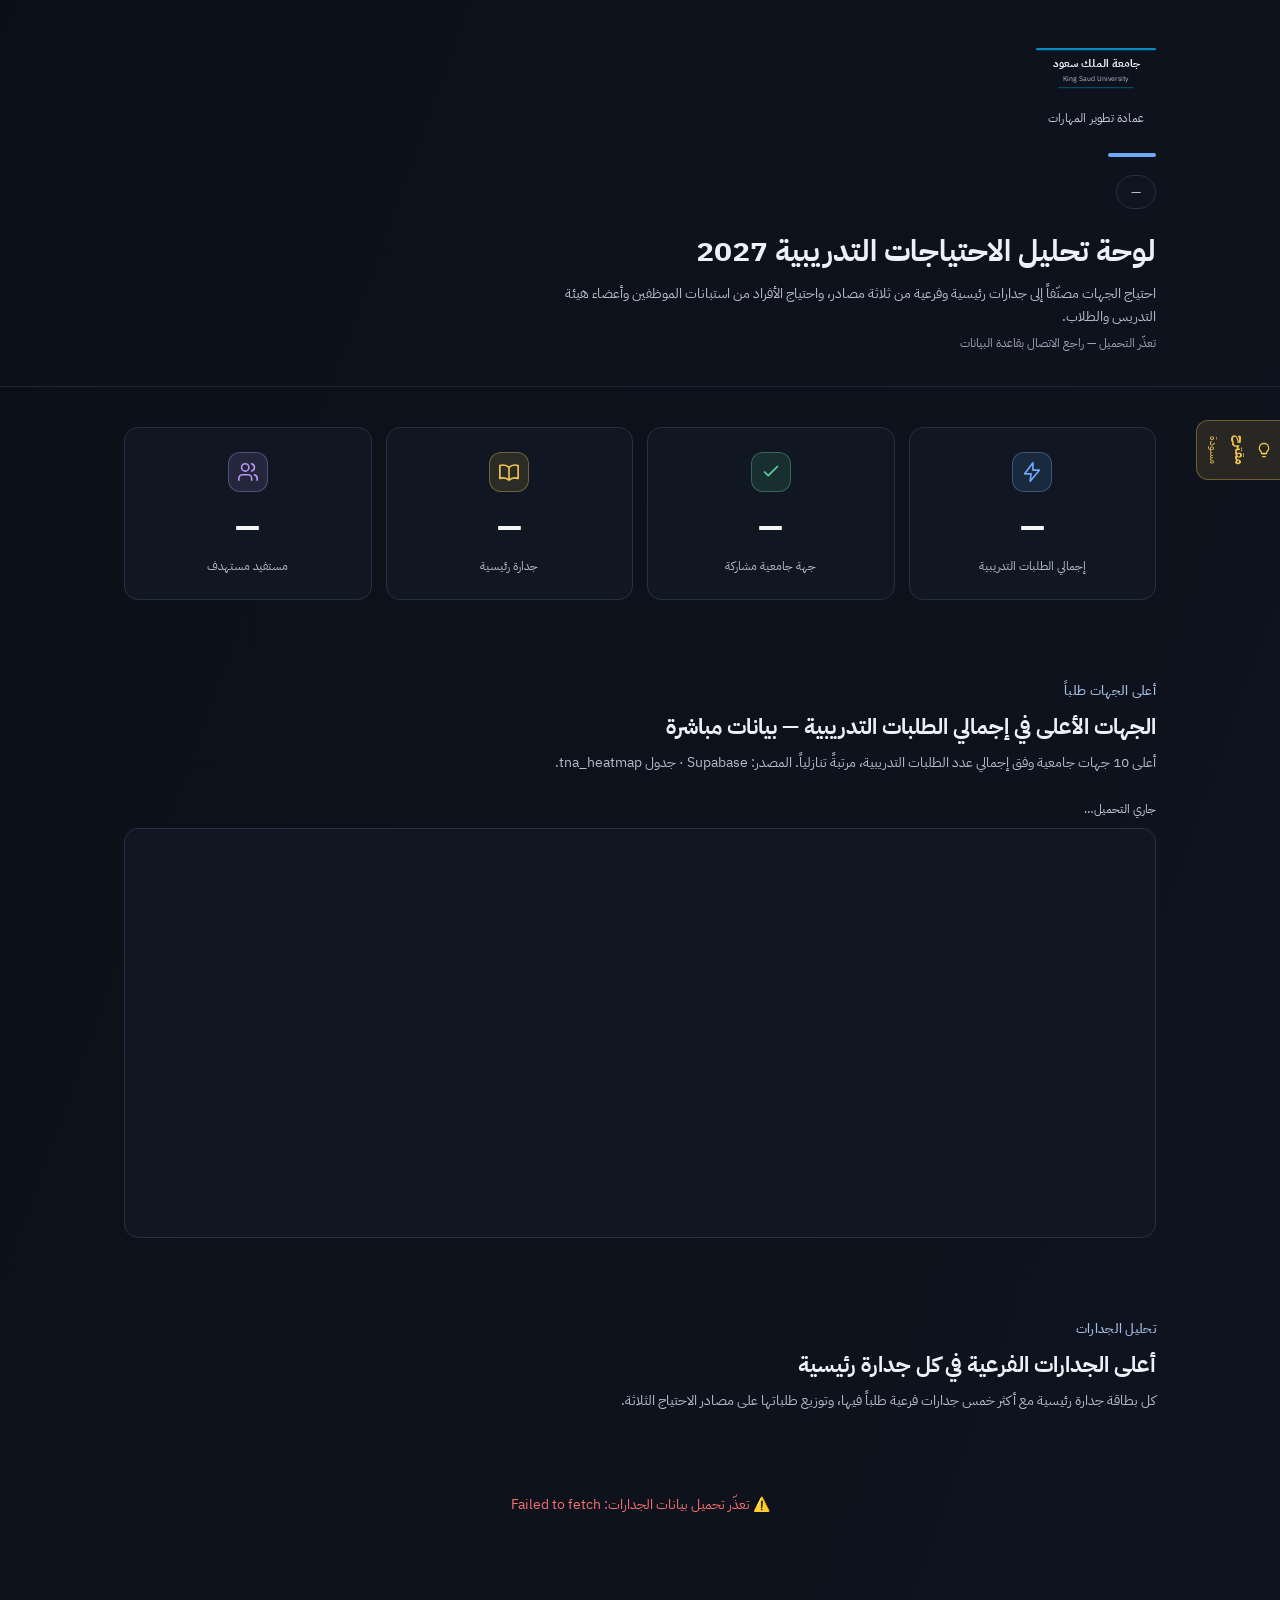
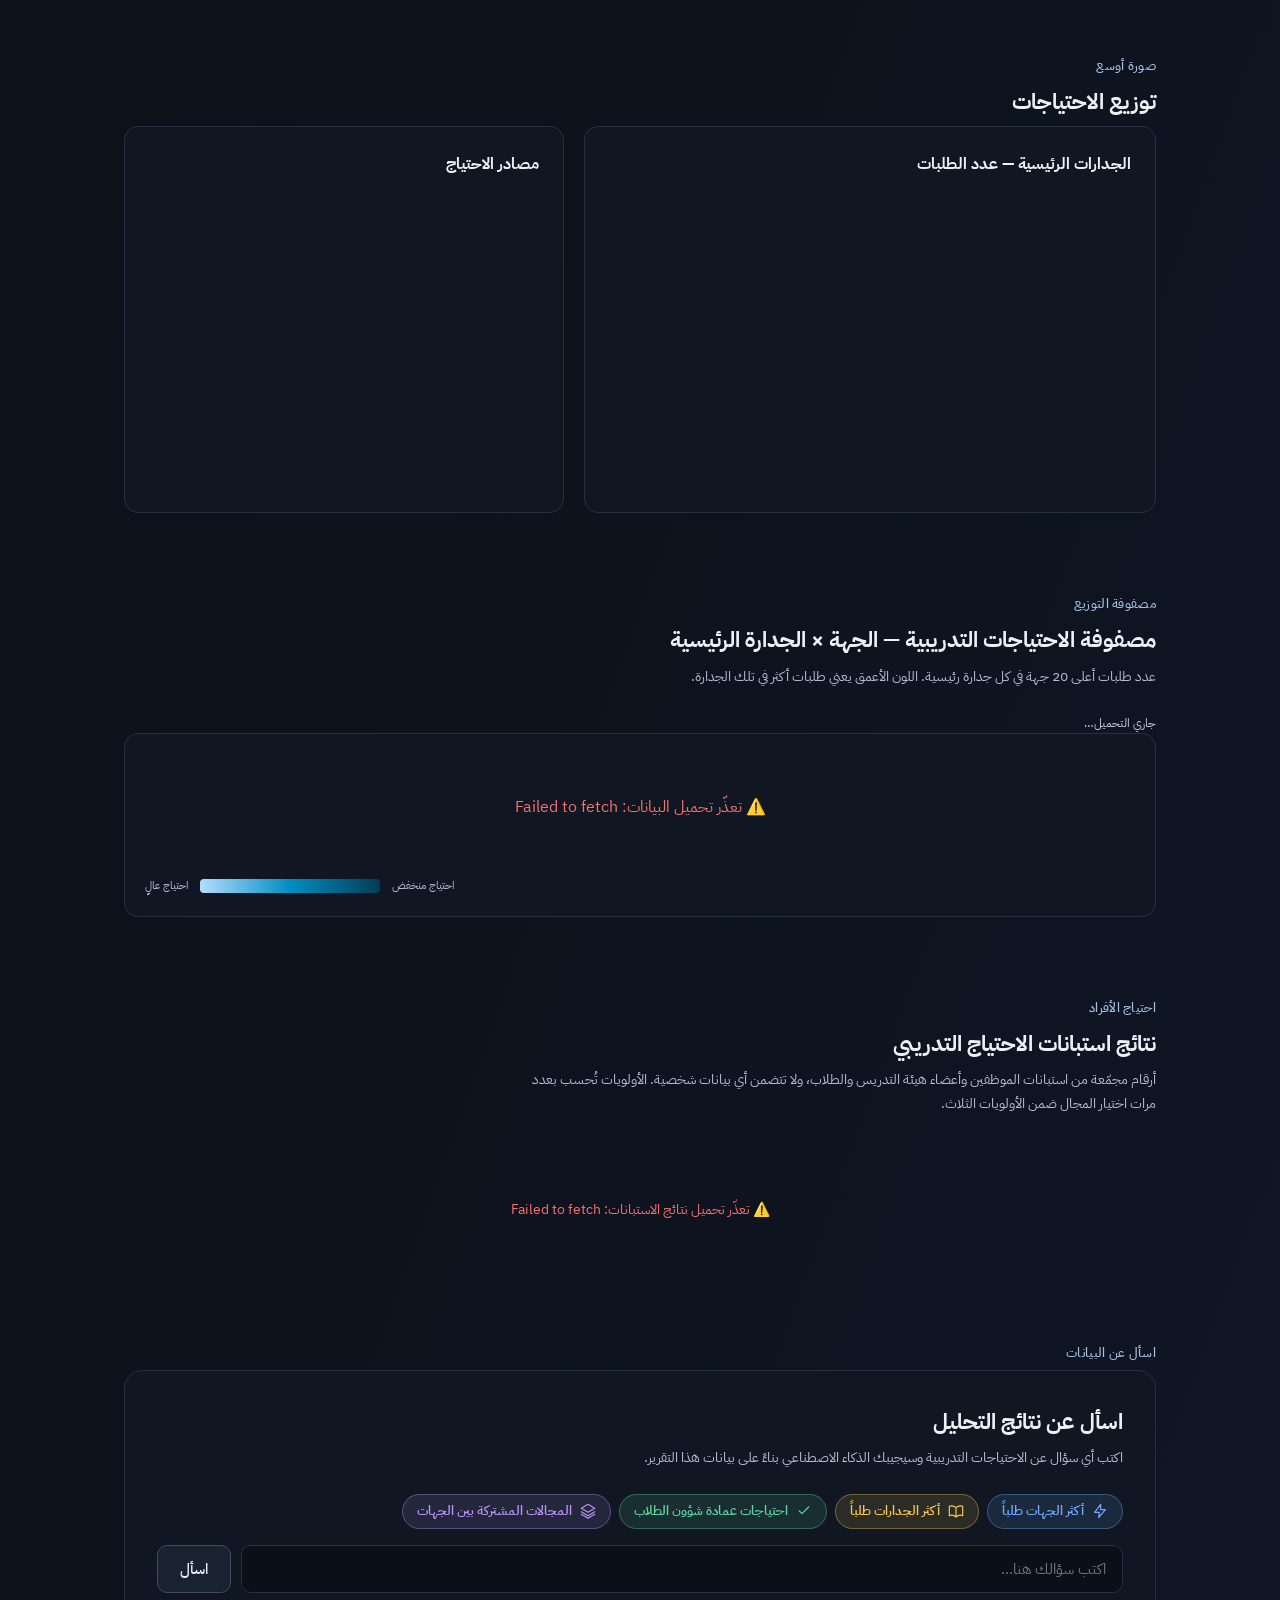
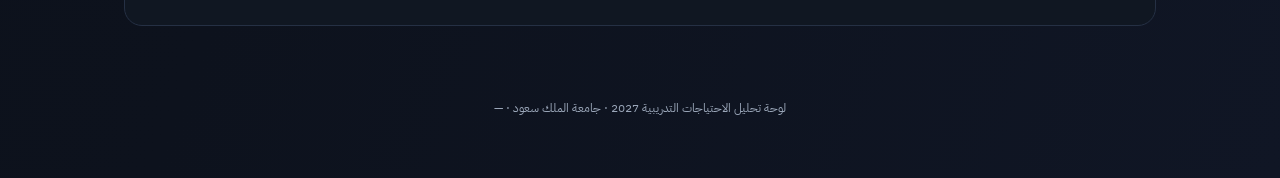
==== commit 5def5f75: "feat: draft "proposal" page with live implementation priorities - New proposal.html (separate from t" ====
--- a/index.html
+++ b/index.html
@@ -203,6 +203,11 @@
 .split-list{display:flex;flex-direction:column;gap:6px;margin-top:4px;}
 @media(max-width:760px){.aud-grid{grid-template-columns:1fr;}}
 @media(max-width:760px){.kpi-row{grid-template-columns:repeat(2,minmax(0,1fr));}.ask-row{flex-wrap:wrap;}.ask-input{min-width:0;width:100%;}.ask-btn{flex:1;}.card{min-width:0;}.wrap{padding-inline:20px;}}
+.proposal-tab{position:fixed;right:0;top:50%;transform:translateY(-50%);z-index:50;display:flex;flex-direction:column;align-items:center;gap:6px;padding:14px 8px;background:var(--c-know-bg);border:1px solid var(--c-know-bd);border-right:0;border-radius:12px 0 0 12px;color:var(--c-know);text-decoration:none;font-size:13px;font-weight:700;writing-mode:vertical-rl;backdrop-filter:blur(6px);-webkit-backdrop-filter:blur(6px);}
+.proposal-tab:hover{filter:brightness(1.2);}
+.proposal-tab svg{width:16px;height:16px;writing-mode:horizontal-tb;}
+.proposal-tab small{font-size:10px;font-weight:500;opacity:.85;}
+@media(max-width:760px){.proposal-tab{top:auto;bottom:calc(16px + env(safe-area-inset-bottom,0px));transform:none;writing-mode:horizontal-tb;flex-direction:row;padding:8px 14px;border-radius:999px 0 0 999px;}}
 </style>
 <script>
 const SUPABASE_URL="https://kxazsigcenqcrqedygbm.supabase.co";
@@ -210,6 +215,7 @@
 </script>
 </head>
 <body>
+<a class="proposal-tab" href="proposal.html" title="مقترح أولويات التنفيذ — مسودة للنقاش"><svg viewBox="0 0 24 24" fill="none" stroke="currentColor" stroke-width="1.8" stroke-linecap="round" stroke-linejoin="round" aria-hidden="true"><path d="M9 18h6M10 22h4M12 2a7 7 0 0 0-4 12.7V17h8v-2.3A7 7 0 0 0 12 2Z"/></svg>مقترح<small>مسودة</small></a>
 
 <div class="hero">
   <div class="wrap">
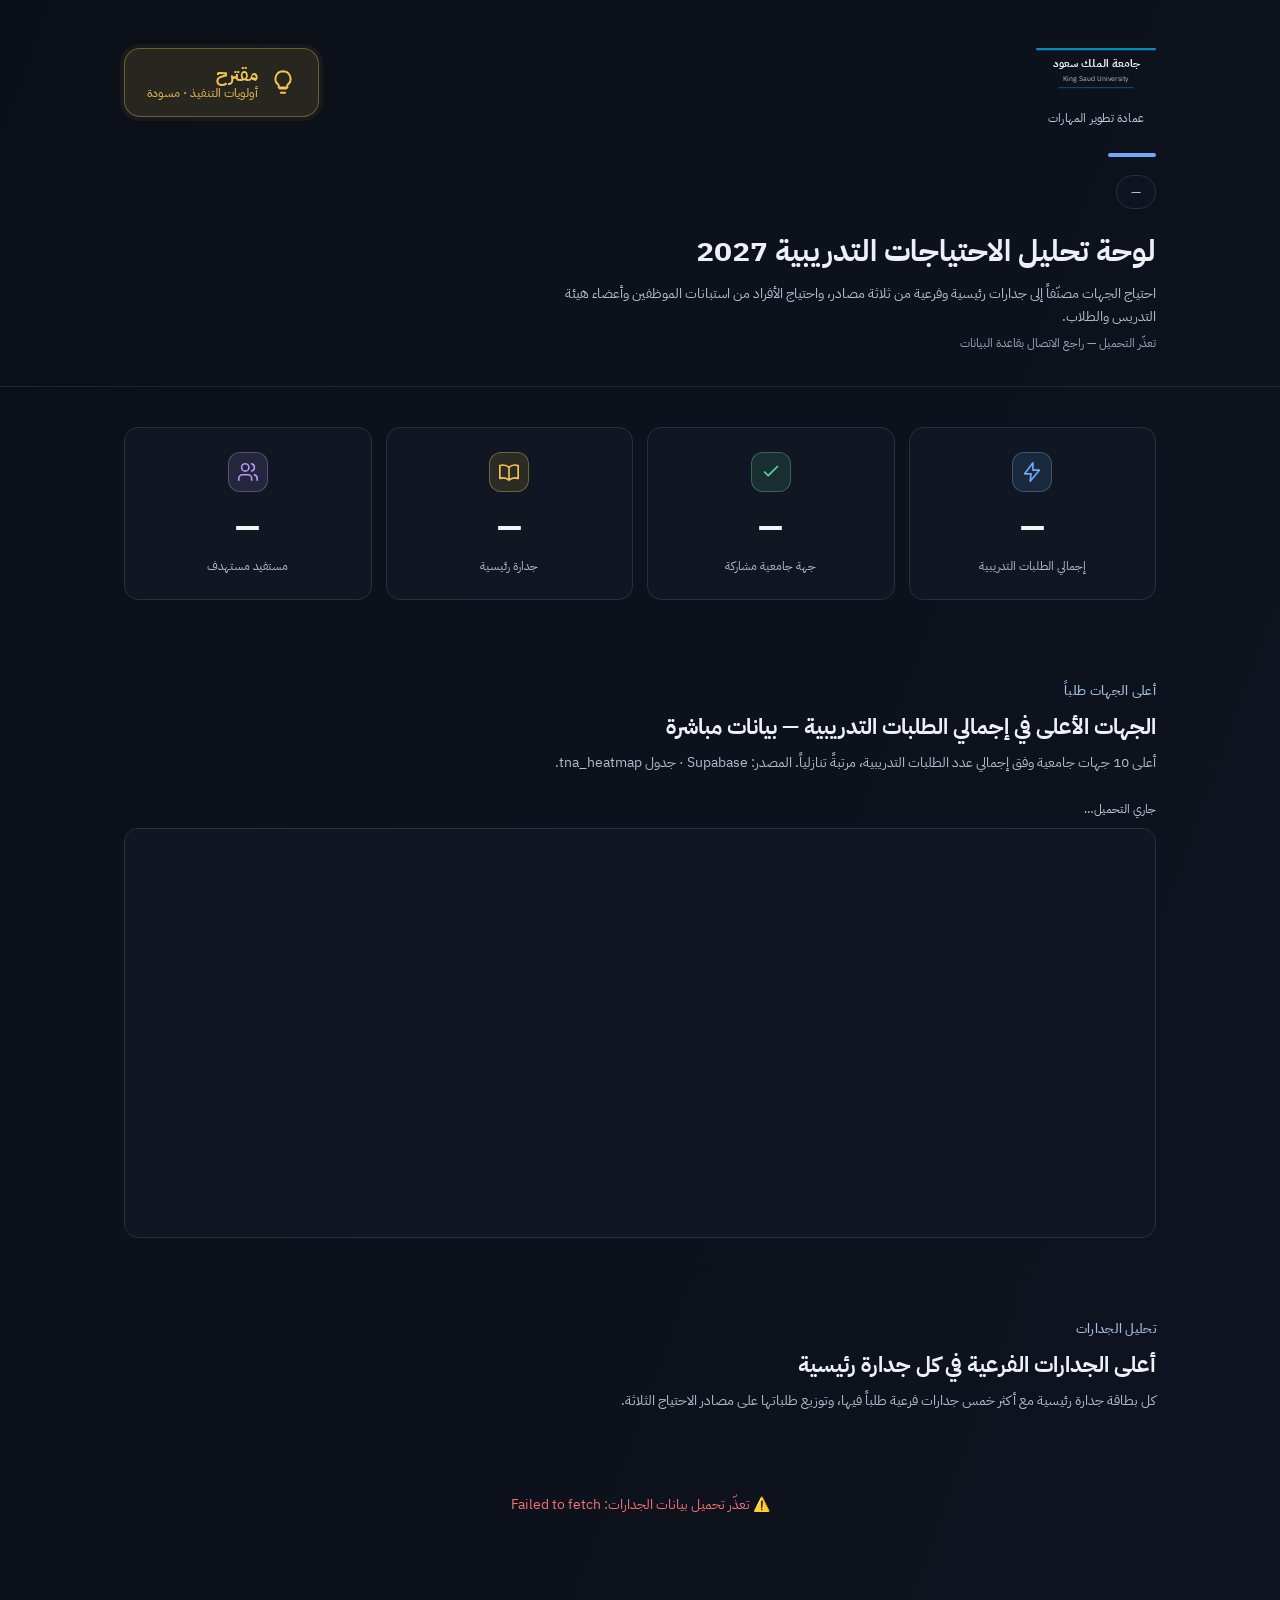
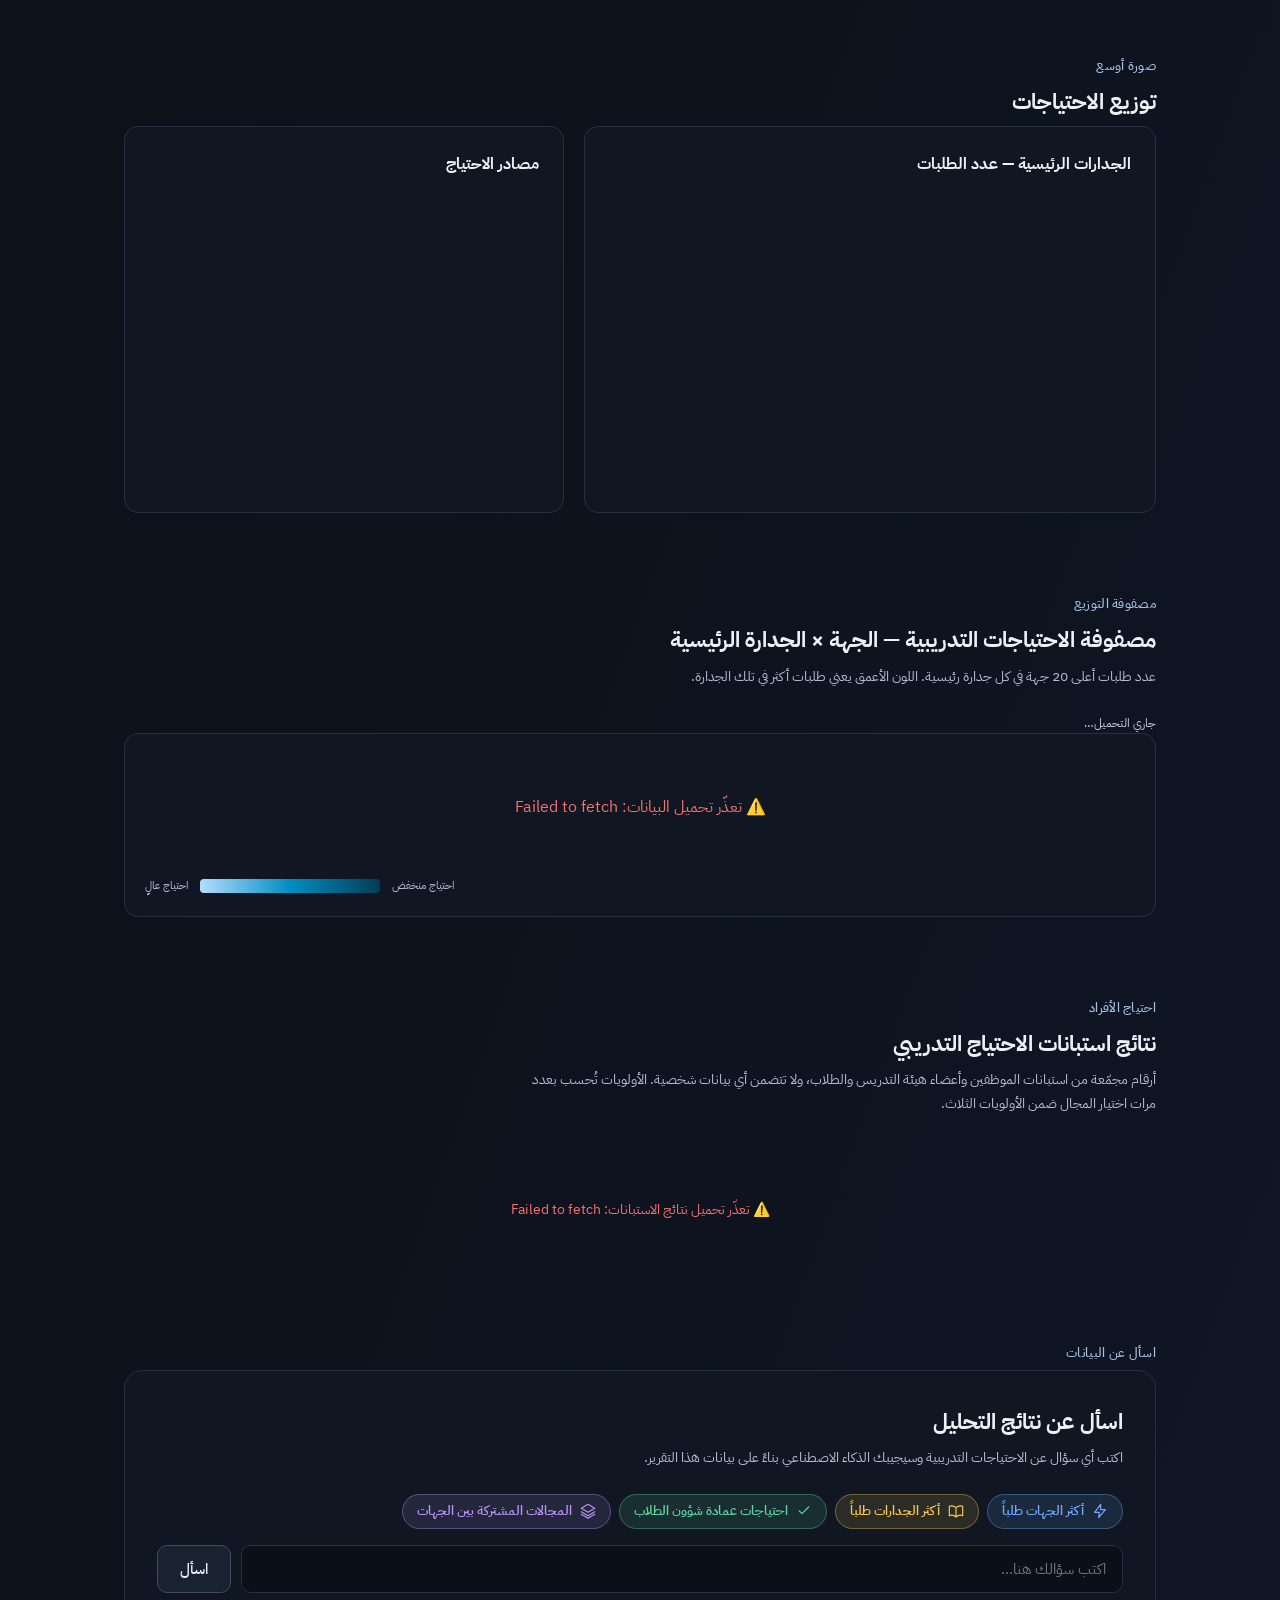
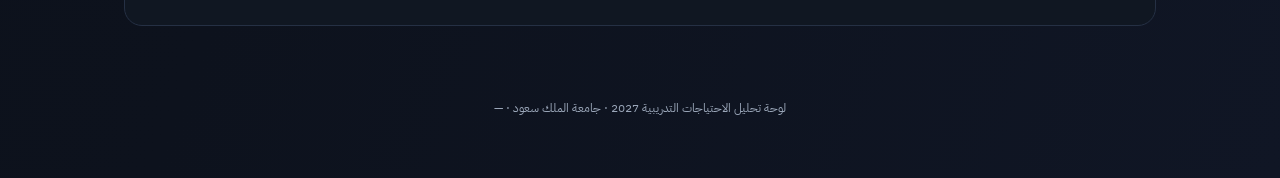
==== commit 3ae496e7: "fix: read all rows past Supabase's 1000-row cap; move proposal button - sbGet now pages with Range h" ====
--- a/index.html
+++ b/index.html
@@ -203,11 +203,15 @@
 .split-list{display:flex;flex-direction:column;gap:6px;margin-top:4px;}
 @media(max-width:760px){.aud-grid{grid-template-columns:1fr;}}
 @media(max-width:760px){.kpi-row{grid-template-columns:repeat(2,minmax(0,1fr));}.ask-row{flex-wrap:wrap;}.ask-input{min-width:0;width:100%;}.ask-btn{flex:1;}.card{min-width:0;}.wrap{padding-inline:20px;}}
-.proposal-tab{position:fixed;right:0;top:50%;transform:translateY(-50%);z-index:50;display:flex;flex-direction:column;align-items:center;gap:6px;padding:14px 8px;background:var(--c-know-bg);border:1px solid var(--c-know-bd);border-right:0;border-radius:12px 0 0 12px;color:var(--c-know);text-decoration:none;font-size:13px;font-weight:700;writing-mode:vertical-rl;backdrop-filter:blur(6px);-webkit-backdrop-filter:blur(6px);}
-.proposal-tab:hover{filter:brightness(1.2);}
-.proposal-tab svg{width:16px;height:16px;writing-mode:horizontal-tb;}
-.proposal-tab small{font-size:10px;font-weight:500;opacity:.85;}
-@media(max-width:760px){.proposal-tab{top:auto;bottom:calc(16px + env(safe-area-inset-bottom,0px));transform:none;writing-mode:horizontal-tb;flex-direction:row;padding:8px 14px;border-radius:999px 0 0 999px;}}
+.hero .wrap{position:relative;}
+.proposal-btn{position:absolute;top:0;left:24px;z-index:5;display:inline-flex;align-items:center;gap:12px;padding:14px 22px;border-radius:16px;background:var(--c-know-bg);border:1px solid var(--c-know-bd);color:var(--c-know);text-decoration:none;box-shadow:0 0 0 4px rgba(245,196,81,.05);transition:filter .15s, transform .15s;}
+.proposal-btn:hover{filter:brightness(1.18);transform:translateY(-1px);}
+.proposal-btn:focus-visible{outline:2px solid var(--c-know);outline-offset:3px;}
+.proposal-btn svg{width:26px;height:26px;flex-shrink:0;}
+.proposal-btn .t{display:flex;flex-direction:column;line-height:1.3;}
+.proposal-btn .t b{font-size:18px;font-weight:700;}
+.proposal-btn .t small{font-size:12px;font-weight:500;opacity:.85;}
+@media(max-width:760px){.proposal-btn{left:16px;padding:10px 14px;gap:8px;border-radius:12px;}.proposal-btn svg{width:20px;height:20px;}.proposal-btn .t b{font-size:15px;}.proposal-btn .t small{font-size:10.5px;}}
 </style>
 <script>
 const SUPABASE_URL="https://kxazsigcenqcrqedygbm.supabase.co";
@@ -215,10 +219,10 @@
 </script>
 </head>
 <body>
-<a class="proposal-tab" href="proposal.html" title="مقترح أولويات التنفيذ — مسودة للنقاش"><svg viewBox="0 0 24 24" fill="none" stroke="currentColor" stroke-width="1.8" stroke-linecap="round" stroke-linejoin="round" aria-hidden="true"><path d="M9 18h6M10 22h4M12 2a7 7 0 0 0-4 12.7V17h8v-2.3A7 7 0 0 0 12 2Z"/></svg>مقترح<small>مسودة</small></a>
 
 <div class="hero">
   <div class="wrap">
+    <a class="proposal-btn" href="proposal.html" title="مقترح أولويات التنفيذ — مسودة للنقاش"><svg viewBox="0 0 24 24" fill="none" stroke="currentColor" stroke-width="1.8" stroke-linecap="round" stroke-linejoin="round" aria-hidden="true"><path d="M9 18h6M10 22h4M12 2a7 7 0 0 0-4 12.7V17h8v-2.3A7 7 0 0 0 12 2Z"/></svg><span class="t"><b>مقترح</b><small>أولويات التنفيذ · مسودة</small></span></a>
     <div class="hero-inner">
       <div class="university-brand"><img class="university-logo" src="https://ar.wikipedia.org/wiki/Special:Redirect/file/%D8%B4%D8%B9%D8%A7%D8%B1_%D8%AC%D8%A7%D9%85%D8%B9%D8%A9_%D8%A7%D9%84%D9%85%D9%84%D9%83_%D8%B3%D8%B9%D9%88%D8%AF.svg" alt="شعار جامعة الملك سعود — King Saud University" width="120" height="46" decoding="async" onerror="this.hidden=true;this.nextElementSibling.hidden=false">
         <span class="university-logo-fallback" hidden><svg xmlns="http://www.w3.org/2000/svg" viewBox="0 0 160 60" width="160" height="60" aria-label="جامعة الملك سعود">
@@ -437,12 +441,7 @@
 async function initDashboard() {
   try {
     // الطلب: entity, domain, count, updated_at — كل الحقول المطلوبة
-    const res = await fetch(
-      `${SUPABASE_URL}/rest/v1/tna_heatmap?select=entity,domain,count,updated_at&order=entity`,
-      { headers: { apikey: SUPABASE_KEY, Authorization: `Bearer ${SUPABASE_KEY}` } }
-    );
-    if (!res.ok) throw new Error(`Supabase ${res.status}`);
-    const rows = await res.json();
+    const rows = await sbGet('tna_heatmap?select=entity,domain,count,updated_at&order=entity,domain');
 
     // ══ حساب الإحصائيات من البيانات المحمّلة ══════════════
 
@@ -720,11 +719,18 @@
   return row;
 }
 
-async function sbGet(path) {
-  const res = await fetch(`${SUPABASE_URL}/rest/v1/${path}`,
-    { headers: { apikey: SUPABASE_KEY, Authorization: `Bearer ${SUPABASE_KEY}` } });
-  if (!res.ok) throw new Error(`Supabase ${res.status}`);
-  return res.json();
+// يقرأ كل الصفوف على دفعات: Supabase يُرجع 1000 صف كحد أقصى في الطلب الواحد
+async function sbGet(path, pageSize = 1000) {
+  const out = [];
+  for (let from = 0; ; from += pageSize) {
+    const res = await fetch(`${SUPABASE_URL}/rest/v1/${path}`, { headers: {
+      apikey: SUPABASE_KEY, Authorization: `Bearer ${SUPABASE_KEY}`,
+      'Range-Unit': 'items', Range: `${from}-${from + pageSize - 1}` } });
+    if (!res.ok && res.status !== 206) throw new Error(`Supabase ${res.status}`);
+    const rows = await res.json();
+    out.push(...rows);
+    if (rows.length < pageSize) return out;
+  }
 }
 
 // ════════════════════════════════════════════════════════════
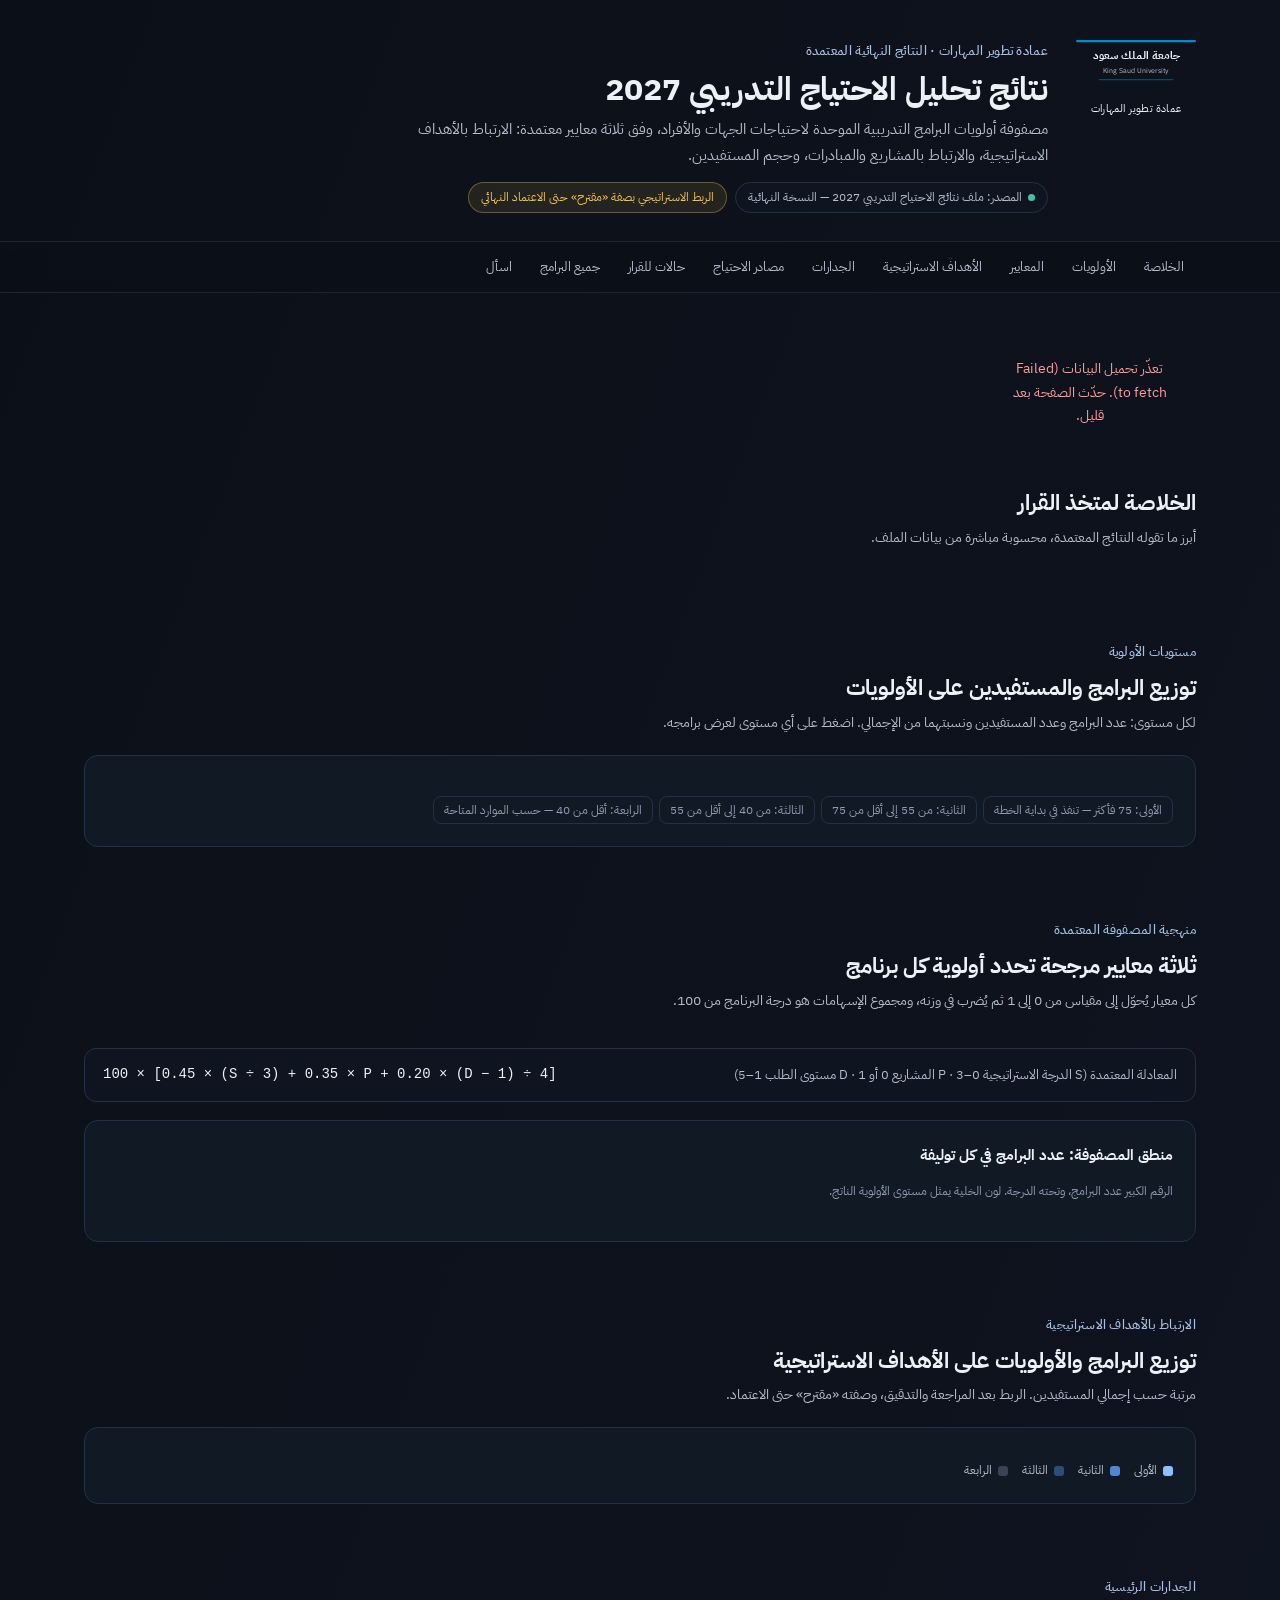
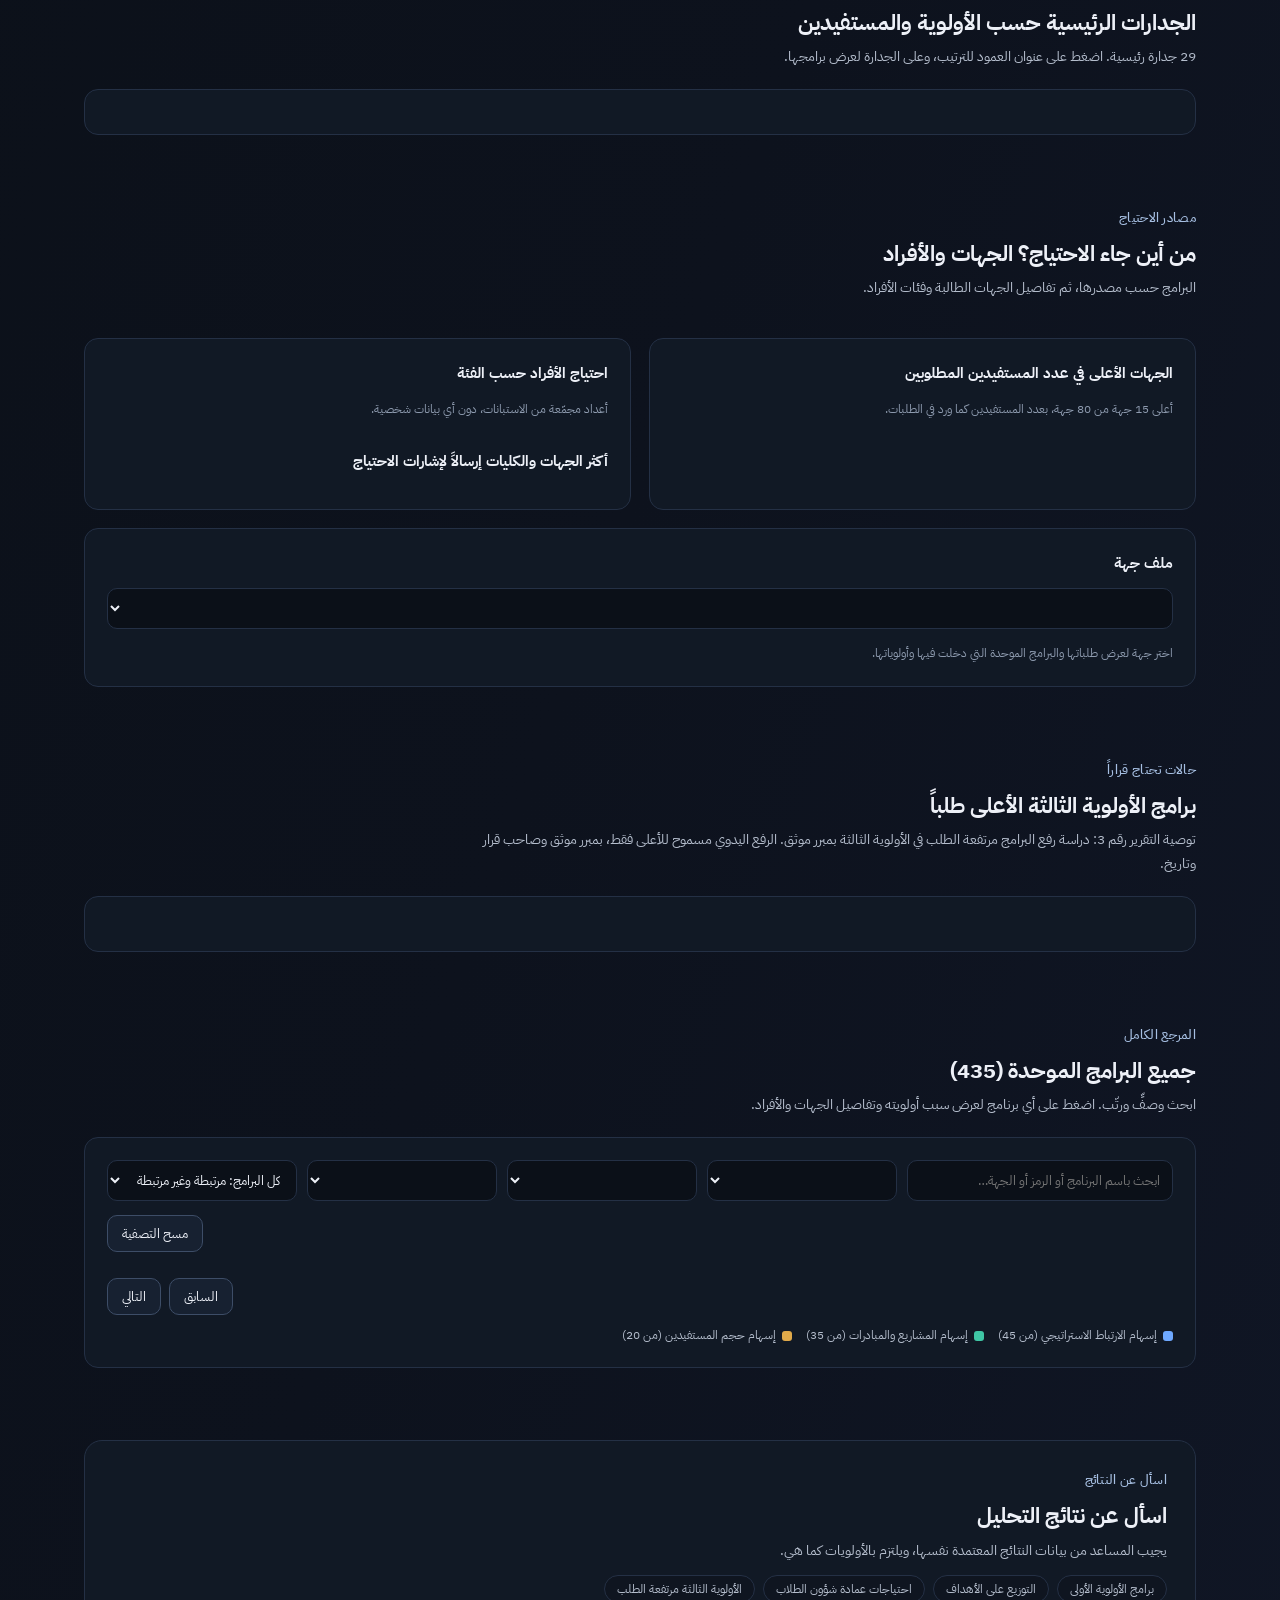
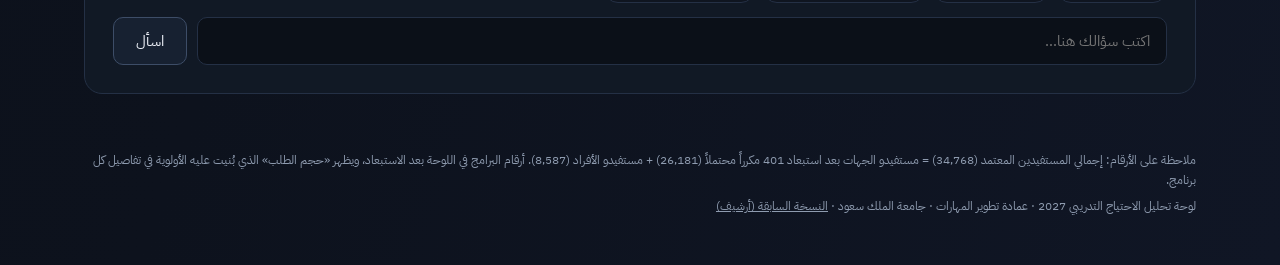
==== commit 0593b65b: "feat: decision dashboard on the approved TNA 2027 results Replace the dashboard with one page built " ====
--- a/index.html
+++ b/index.html
@@ -2,9 +2,9 @@
 <html lang="ar" dir="rtl">
 <head>
 <meta charset="UTF-8">
-<meta name="viewport" content="width=device-width,initial-scale=1">
-<title>لوحة تحليل الاحتياجات التدريبية 2027 — جامعة الملك سعود</title>
-<script src="https://cdnjs.cloudflare.com/ajax/libs/Chart.js/4.4.1/chart.umd.js"></script>
+<meta name="viewport" content="width=device-width,initial-scale=1,viewport-fit=cover">
+<title>نتائج الاحتياج التدريبي 2027 — جامعة الملك سعود</title>
+<meta name="description" content="لوحة قرار: مصفوفة أولويات البرامج التدريبية الموحدة 2027 وفق المعايير المعتمدة.">
 <style>
 /* IBM Plex Sans Arabic, Fontsource 5.3.0; SIL Open Font License. */
 @font-face {
@@ -73,879 +73,645 @@
 }
 
 :root{
-  --c-skill:#6EA8FF; --c-skill-bg:rgba(110,168,255,.12); --c-skill-bd:rgba(110,168,255,.35);
-  --c-know:#F5C451; --c-know-bg:rgba(245,196,81,.12); --c-know-bd:rgba(245,196,81,.35);
-  --c-behav:#5FD4A0; --c-behav-bg:rgba(95,212,160,.12); --c-behav-bd:rgba(95,212,160,.35);
-  --c-mixed:#B794F6; --c-mixed-bg:rgba(183,148,246,.12); --c-mixed-bd:rgba(183,148,246,.35);
-  /* Midnight surfaces inspired by the reference; semantic colors stay independent. */
-  --bg:#0B1018;
-  --bg2:#0F1520;
-  --card:#101722;
-  --card2:#182231;
-  --border:#253044;
-  --border2:#1C2635;
-  --ink:#EDF0F7;
-  --soft:#B4BDCC;
-  --faint:#9AA6B8;
-  --shadow:none;
-  --glow:0 0 0 transparent;
-  --b1:rgba(110,168,255,.08);
-  --b2:rgba(110,168,255,.20);
-  --b3:#C3CEDF;
-  --b4:#A6BFE2;
-  --b5:#6EA8FF;
-  --b6:#A6BFE2;
-  --b7:#26364D;
-}
-*{box-sizing:border-box;margin:0;padding:0;}
-body{color-scheme:dark;font-family:'IBM Plex Sans Arabic',Arial,sans-serif;background:var(--bg);color:var(--ink);line-height:1.7;padding-bottom:60px;background-image:linear-gradient(110deg,#0B1018 0%,#0D121D 55%,#101625 100%);}
-.wrap{max-width:1080px;margin:0 auto;padding:0 24px;}
-.hero{background:transparent;padding:48px 0 32px;border-bottom:1px solid var(--border2);position:relative;overflow:hidden;}
-.hero-inner{display:flex;flex-direction:column;align-items:stretch;gap:24px;}
-.university-logo{display:block;width:120px;max-width:100%;height:auto;}
-.university-logo-fallback svg{width:120px;height:auto;}
-.university-brand>span:last-child{font-size:12px!important;white-space:nowrap;}
-.university-logo[hidden],.university-logo-fallback[hidden]{display:none;}
-.university-brand{display:flex;flex-direction:column;align-items:center;align-self:flex-start;gap:6px;flex-shrink:0;}
-.accent-bar{width:48px;height:4px;background:var(--b5);border-radius:2px;margin-bottom:18px;}
-.badge{display:inline-block;background:var(--bg2);border:1px solid var(--border);color:var(--soft);font-size:13px;padding:5px 14px;border-radius:20px;margin-bottom:16px;}
-.hero h1{font-size:30px;font-weight:700;margin-bottom:6px;color:var(--ink);text-shadow:none;}
-.hero .sub{font-size:14px;color:var(--soft);max-width:600px;}
-.updated{font-size:12px;color:var(--faint);margin-top:4px;}
-section{padding:40px 0;}
-.eyebrow{color:var(--b6);font-size:13px;font-weight:500;letter-spacing:.3px;margin-bottom:6px;}
-h2{font-size:22px;font-weight:700;margin-bottom:6px;}
-.lead{color:var(--soft);font-size:14px;max-width:640px;margin-bottom:24px;}
-.kpi-row{display:grid;grid-template-columns:repeat(5,1fr);gap:14px;}
-.kpi{background:var(--card);border:1px solid var(--border);border-radius:14px;padding:24px 20px;box-shadow:none;text-align:center;}
-.kpi .num{font-size:32px;font-weight:700;color:#F5F5F5;text-shadow:none;font-variant-numeric:tabular-nums;}
-.kpi .label{font-size:12px;color:var(--soft);margin-top:4px;line-height:1.4;}
-.card{background:var(--card);border:1px solid var(--border);border-radius:14px;padding:24px;box-shadow:none;transition:border-color .2s;}
-.chart-box{position:relative;height:280px;}
-.chart-tall{position:relative;height:360px;}
-.grid-2{display:grid;grid-template-columns:1.3fr 1fr;gap:20px;}
-.tabs{display:flex;gap:8px;margin-bottom:18px;flex-wrap:wrap;}
-.tab-btn{font-family:inherit;cursor:pointer;border:1px solid var(--border);background:var(--bg2);color:var(--soft);font-size:14px;padding:9px 18px;border-radius:20px;font-weight:500;transition:.15s;}
-.tab-btn.active{background:var(--card2);color:var(--ink);border-color:#3D4D67;box-shadow:none;}
-.legend{display:flex;gap:14px;flex-wrap:wrap;margin-top:12px;font-size:13px;color:var(--soft);}
-.legend span{display:inline-flex;align-items:center;gap:6px;}
-.dot{width:10px;height:10px;border-radius:50%;display:inline-block;}
-.ask-section{background:var(--card);border:1px solid var(--border);border-radius:18px;padding:32px;box-shadow:var(--shadow);}
-.ask-row{display:flex;gap:10px;margin-top:16px;}
-.ask-input{flex:1;font-family:inherit;font-size:15px;padding:12px 16px;border:1px solid var(--border);border-radius:10px;outline:none;direction:rtl;background:var(--bg);color:var(--ink);}
-.ask-input:focus{border-color:var(--b5);}
-.ask-btn{font-family:inherit;background:var(--card2);color:var(--ink);border:1px solid #3D4D67;border-radius:10px;padding:12px 22px;font-size:15px;font-weight:500;cursor:pointer;box-shadow:none;transition:.15s;}
-.ask-btn:disabled{opacity:.5;cursor:not-allowed;}
-.presets{display:flex;gap:8px;margin-top:12px;flex-wrap:wrap;}
-.preset{font-family:inherit;cursor:pointer;font-size:13px;text-align:start;white-space:normal;}
-.answer{background:var(--bg2);border:1px solid var(--border);border-radius:12px;padding:16px 20px;font-size:14px;line-height:1.8;color:var(--ink);margin-top:16px;display:none;}
-.answer.show{display:block;}
-.loading{font-size:13px;color:var(--faint);margin-top:8px;display:none;}
-.loading.show{display:block;}
-footer{text-align:center;color:var(--faint);font-size:12px;margin-top:32px;}
-@media(max-width:760px){.kpi-row{grid-template-columns:repeat(2,1fr);}.grid-2{grid-template-columns:1fr;}}
-
-/* Heatmap styles */
-.heatmap-table{border-collapse:collapse;width:100%;font-size:12px;direction:rtl;}
-.heatmap-table th,.heatmap-table td{padding:9px 6px;text-align:center;border:1px solid var(--border2);font-size:13px;font-weight:600;}
-.entity-header,.entity-cell{white-space:normal;overflow-wrap:anywhere;text-align:right;min-width:200px;max-width:220px;padding:8px 12px;}
-.entity-cell{background:rgba(5,24,38,0.9);font-size:11.5px;color:#8DD8EC;font-weight:600;border-right:2px solid rgba(0,141,195,0.25);}
-.domain-header{writing-mode:vertical-rl;text-orientation:mixed;transform:rotate(180deg);min-width:60px;max-width:70px;font-size:10px;padding:12px 4px;background:linear-gradient(180deg,#062A40,#023E56);color:#68CBDF;white-space:nowrap;border-bottom:2px solid #008DC3;}
-.domain-header span{display:block;}
-.total-header{background:linear-gradient(135deg,#008DC3,#0095C8);color:#fff;min-width:60px;font-weight:600;text-shadow:0 1px 3px rgba(0,0,0,.3);}
-.total-cell{background:rgba(0,141,195,0.15);font-weight:700;color:#68CBDF;border-right:2px solid rgba(0,141,195,0.3);}
-.heatmap-legend{display:flex;align-items:center;gap:12px;margin-top:16px;justify-content:flex-end;}
-.legend-bar{width:180px;height:14px;border-radius:4px;background:linear-gradient(to left,rgb(0,62,86),rgb(0,141,195),rgb(180,221,255));}
-.legend-label{font-size:11px;color:var(--soft);}
-
-/* Dark Mode Scrollbar */
-::-webkit-scrollbar{width:6px;height:6px;}
-::-webkit-scrollbar-track{background:var(--bg);}
-::-webkit-scrollbar-thumb{background:#344158;border-radius:3px;}
-::-webkit-scrollbar-thumb:hover{background:#4A5B77;}
-
-/* Semantic colors remain distinct from the midnight surfaces. */
-.chip--skill{--fg:var(--c-skill);--bg:var(--c-skill-bg);--bd:var(--c-skill-bd);}
-.chip--know{--fg:var(--c-know);--bg:var(--c-know-bg);--bd:var(--c-know-bd);}
-.chip--behav{--fg:var(--c-behav);--bg:var(--c-behav-bg);--bd:var(--c-behav-bd);}
-.chip--mixed{--fg:var(--c-mixed);--bg:var(--c-mixed-bg);--bd:var(--c-mixed-bd);}
-.chip--unknown{--fg:var(--ink);--bg:rgba(214,235,245,.08);--bd:rgba(214,235,245,.3);}
-.chip{display:inline-flex;align-items:center;gap:8px;padding:6px 14px;border-radius:999px;border:1px solid var(--bd);background:var(--bg);color:var(--fg);font-weight:600;line-height:1.6;max-width:100%;}
-.chip svg{width:16px;height:16px;flex-shrink:0;}
-.preset:hover{filter:brightness(1.15);}
-.preset:focus-visible{outline:2px solid var(--fg);outline-offset:3px;}
-.nature-legend{display:flex;flex-wrap:wrap;gap:8px;margin-top:16px;font-size:12px;}
-.kpi-icon{display:inline-flex;align-items:center;justify-content:center;width:40px;height:40px;border-radius:12px;margin-bottom:8px;background:var(--bg);border:1px solid var(--bd);color:var(--fg);}
-.kpi-icon svg{width:22px;height:22px;}
-.competency-card{min-width:0;padding:16px;border-top:3px solid var(--nature-color);}
-.competency-heading{font-size:13px;font-weight:700;margin-bottom:8px;color:var(--ink);display:flex;justify-content:space-between;align-items:center;gap:8px;}
-.competency-heading>span:first-child{min-width:0;overflow-wrap:anywhere;}
-.competency-nature{margin-bottom:12px;font-size:11px;}
-.program-nature{font-size:10px;padding:2px 8px;margin-bottom:4px;}
-.kpi-row{grid-template-columns:repeat(4,minmax(0,1fr));}
-.chip--src{font-size:11px;padding:2px 10px;gap:6px;font-weight:500;}
-.src-row{display:flex;flex-wrap:wrap;gap:6px;margin-bottom:14px;}
-.src-bar{display:flex;height:6px;border-radius:3px;overflow:hidden;background:rgba(110,168,255,.10);}
-.src-bar>span{display:block;height:100%;}
-.bar-row{margin-bottom:10px;}
-.bar-label{font-size:12px;color:var(--b3);margin-bottom:5px;display:flex;align-items:flex-start;justify-content:space-between;gap:8px;line-height:1.7;}
-.bar-label>span:first-child{min-width:0;flex:1;overflow-wrap:anywhere;}
-.bar-label>span:last-child{flex-shrink:0;font-variant-numeric:tabular-nums;color:var(--ink);}
-.aud-grid{display:grid;grid-template-columns:repeat(2,minmax(0,1fr));gap:16px;}
-.aud-grid .card h3{font-size:15px;margin-bottom:4px;}
-.aud-grid .card .hint{font-size:12px;color:var(--faint);margin-bottom:14px;}
-.aud-kpis{display:grid;grid-template-columns:repeat(auto-fit,minmax(170px,1fr));gap:12px;margin-bottom:16px;}
-.aud-grid .card.span-all{grid-column:1/-1;}
-.single-cols{display:grid;grid-template-columns:repeat(auto-fit,minmax(240px,1fr));gap:4px 24px;}
-.aud-kpis .kpi{padding:16px 12px;}
-.aud-kpis .kpi .num{font-size:24px;}
-.note{border:1px solid var(--c-know-bd);background:var(--c-know-bg);color:var(--c-know);border-radius:12px;padding:10px 14px;font-size:13px;margin-bottom:16px;}
-.split-list{display:flex;flex-direction:column;gap:6px;margin-top:4px;}
-@media(max-width:760px){.aud-grid{grid-template-columns:1fr;}}
-@media(max-width:760px){.kpi-row{grid-template-columns:repeat(2,minmax(0,1fr));}.ask-row{flex-wrap:wrap;}.ask-input{min-width:0;width:100%;}.ask-btn{flex:1;}.card{min-width:0;}.wrap{padding-inline:20px;}}
-.hero .wrap{position:relative;}
-.proposal-btn{position:absolute;top:0;left:24px;z-index:5;display:inline-flex;align-items:center;gap:12px;padding:14px 22px;border-radius:16px;background:var(--c-know-bg);border:1px solid var(--c-know-bd);color:var(--c-know);text-decoration:none;box-shadow:0 0 0 4px rgba(245,196,81,.05);transition:filter .15s, transform .15s;}
-.proposal-btn:hover{filter:brightness(1.18);transform:translateY(-1px);}
-.proposal-btn:focus-visible{outline:2px solid var(--c-know);outline-offset:3px;}
-.proposal-btn svg{width:26px;height:26px;flex-shrink:0;}
-.proposal-btn .t{display:flex;flex-direction:column;line-height:1.3;}
-.proposal-btn .t b{font-size:18px;font-weight:700;}
-.proposal-btn .t small{font-size:12px;font-weight:500;opacity:.85;}
-@media(max-width:760px){.proposal-btn{left:16px;padding:10px 14px;gap:8px;border-radius:12px;}.proposal-btn svg{width:20px;height:20px;}.proposal-btn .t b{font-size:15px;}.proposal-btn .t small{font-size:10.5px;}}
+  --bg:#0B1018; --bg2:#0F1520; --card:#111925; --card2:#172131;
+  --border:#243045; --border2:#1B2534;
+  --ink:#EDF0F7; --soft:#B4BDCC; --faint:#8E9BAF;
+  --accent:#6EA8FF;
+  /* priority scale (ordinal, one hue) */
+  --p1:#8DC0FF; --p2:#4F86D6; --p3:#2C4C7A; --p4:#394354;
+  --p1-ink:#0B1018; --p2-ink:#F4F7FC; --p3-ink:#DCE6F5; --p4-ink:#C9D1DD;
+  /* the three approved criteria */
+  --k-strat:#6EA8FF; --k-proj:#3FC6A5; --k-size:#E0A94A;
+  --warn:#F5C451; --warn-bg:rgba(245,196,81,.10); --warn-bd:rgba(245,196,81,.35);
+  color-scheme:dark;
+}
+*{box-sizing:border-box;margin:0;padding:0}
+html{scroll-behavior:smooth}
+body{font-family:'IBM Plex Sans Arabic',Tahoma,Arial,sans-serif;background:var(--bg);color:var(--ink);line-height:1.7;padding-bottom:48px;
+  background-image:linear-gradient(110deg,#0B1018 0%,#0D121D 55%,#101625 100%)}
+.wrap{max-width:1160px;margin:0 auto;padding-inline:24px}
+.num,td.n,.tnum{font-variant-numeric:tabular-nums}
+h1,h2,h3{text-wrap:balance}
+
+/* hero */
+.hero{padding-block:40px 28px;border-bottom:1px solid var(--border2)}
+.hero-inner{display:flex;gap:28px;align-items:flex-start;flex-wrap:wrap}
+.university-brand{display:flex;flex-direction:column;align-items:center;gap:6px;flex-shrink:0}
+.university-logo{display:block;width:110px;height:auto}
+.university-logo-fallback svg{width:120px;height:auto}
+.university-logo[hidden],.university-logo-fallback[hidden]{display:none}
+.hero-text{flex:1;min-width:260px}
+.eyebrow{color:#A6BFE2;font-size:13px;font-weight:500;letter-spacing:.3px;margin-bottom:6px}
+.hero h1{font-size:32px;font-weight:700;line-height:1.35;margin-bottom:6px}
+.hero .sub{font-size:15px;color:var(--soft);max-width:680px}
+.meta{display:flex;gap:8px;flex-wrap:wrap;margin-top:14px}
+.pill{display:inline-flex;align-items:center;gap:6px;font-size:12px;color:var(--soft);background:var(--bg2);border:1px solid var(--border);padding:4px 12px;border-radius:999px}
+.pill.ok::before{content:"";width:7px;height:7px;border-radius:50%;background:var(--k-proj)}
+.pill.warn{color:var(--warn);border-color:var(--warn-bd);background:var(--warn-bg)}
+nav.toc{position:sticky;top:0;z-index:20;background:rgba(11,16,24,.92);backdrop-filter:blur(6px);border-bottom:1px solid var(--border2)}
+nav.toc .wrap{display:flex;gap:4px;overflow-x:auto;padding-block:8px;scrollbar-width:none}
+nav.toc a{color:var(--soft);text-decoration:none;font-size:13px;padding:6px 12px;border-radius:8px;white-space:nowrap}
+nav.toc a:hover{background:var(--card2);color:var(--ink)}
+
+section{padding-block:36px}
+h2{font-size:22px;font-weight:700;margin-bottom:4px}
+.lead{color:var(--soft);font-size:14px;max-width:720px;margin-bottom:20px}
+.card{background:var(--card);border:1px solid var(--border);border-radius:14px;padding:22px;min-width:0}
+.card h3{font-size:15px;font-weight:700;margin-bottom:12px}
+.hint{font-size:12px;color:var(--faint)}
+.grid-2{display:grid;grid-template-columns:repeat(2,minmax(0,1fr));gap:18px}
+.grid-3{display:grid;grid-template-columns:repeat(3,minmax(0,1fr));gap:16px}
+
+/* KPIs */
+.kpi-row{display:grid;grid-template-columns:repeat(5,minmax(0,1fr));gap:12px}
+.kpi{background:var(--card);border:1px solid var(--border);border-radius:14px;padding:18px 16px}
+.kpi .num{font-size:30px;font-weight:700;line-height:1.2}
+.kpi .label{font-size:13px;color:var(--soft);margin-top:4px;line-height:1.5}
+.kpi .foot{font-size:12px;color:var(--faint);margin-top:6px;line-height:1.5}
+.kpi.hl{border-color:#3E5C86;background:linear-gradient(180deg,#14223A,#111925)}
+.kpi.hl .num{color:var(--p1)}
+
+/* key messages */
+.msgs{display:grid;grid-template-columns:repeat(2,minmax(0,1fr));gap:12px}
+.msg{display:flex;gap:14px;align-items:flex-start;background:var(--card);border:1px solid var(--border);border-radius:12px;padding:16px 18px}
+.msg b.big{font-size:24px;font-weight:700;color:var(--p1);min-width:72px;line-height:1.2}
+.msg p{font-size:14px;color:var(--soft)}
+.msg p strong{color:var(--ink);font-weight:600}
+.msg.warn{border-color:var(--warn-bd);background:var(--warn-bg)}
+.msg.warn b.big{color:var(--warn)}
+
+/* priority badges */
+.pb{display:inline-flex;align-items:center;justify-content:center;min-width:64px;font-size:12px;font-weight:600;padding:2px 10px;border-radius:999px;white-space:nowrap}
+.pb.p1{background:var(--p1);color:var(--p1-ink)} .pb.p2{background:var(--p2);color:var(--p2-ink)}
+.pb.p3{background:var(--p3);color:var(--p3-ink)} .pb.p4{background:var(--p4);color:var(--p4-ink)}
+
+/* priority distribution */
+.prio-rows{display:flex;flex-direction:column;gap:14px}
+.prio-row{display:grid;grid-template-columns:150px minmax(0,1fr);gap:16px;align-items:center;cursor:pointer;border-radius:10px;padding:8px;margin:-8px}
+.prio-row:hover{background:var(--card2)}
+.prio-name b{display:block;font-size:15px}
+.prio-name span{font-size:12px;color:var(--faint)}
+.dual{display:flex;flex-direction:column;gap:6px}
+.barline{display:grid;grid-template-columns:70px minmax(0,1fr) 120px;gap:10px;align-items:center;font-size:12px;color:var(--faint)}
+.track{height:12px;background:rgba(110,168,255,.07);border-radius:6px;overflow:hidden}
+.fill{height:100%;border-radius:6px}
+.barline .v{color:var(--ink);font-size:13px;text-align:left}
+.p1f{background:var(--p1)}.p2f{background:var(--p2)}.p3f{background:var(--p3)}.p4f{background:var(--p4)}
+.rule{display:flex;gap:6px;flex-wrap:wrap;margin-top:18px;font-size:12px;color:var(--faint)}
+.rule span{border:1px solid var(--border);border-radius:8px;padding:3px 10px}
+
+/* criteria */
+.crit{border-top:4px solid var(--c);}
+.crit .w{font-size:40px;font-weight:700;color:var(--c);line-height:1.1}
+.crit h3{margin:6px 0 8px}
+.crit ul{list-style:none;font-size:13px;color:var(--soft);display:flex;flex-direction:column;gap:4px}
+.crit li{display:flex;justify-content:space-between;gap:8px;border-bottom:1px dashed var(--border2);padding-bottom:3px}
+.crit li span:last-child{color:var(--ink);font-variant-numeric:tabular-nums}
+.formula{margin-top:16px;background:var(--bg2);border:1px solid var(--border);border-radius:12px;padding:14px 18px;display:flex;justify-content:space-between;gap:16px;flex-wrap:wrap;align-items:center}
+.formula code{direction:ltr;font-family:ui-monospace,Menlo,Consolas,monospace;font-size:14px;color:var(--ink);unicode-bidi:isolate}
+.formula span{font-size:13px;color:var(--soft)}
+
+.matrix-wrap{overflow-x:auto;margin-top:18px}
+table.matrix{border-collapse:separate;border-spacing:4px;width:100%;min-width:640px}
+table.matrix th{font-size:12px;color:var(--faint);font-weight:500;padding:4px 6px;text-align:center}
+table.matrix th.rowh{text-align:right;color:var(--soft);font-size:13px;white-space:nowrap}
+table.matrix td{border-radius:8px;text-align:center;padding:8px 4px;font-size:12px;line-height:1.35}
+table.matrix td b{display:block;font-size:17px}
+table.matrix td.tot{background:none;color:var(--ink);font-weight:700;font-size:15px}
+.cell-p1{background:var(--p1);color:var(--p1-ink)}.cell-p2{background:var(--p2);color:var(--p2-ink)}
+.cell-p3{background:var(--p3);color:var(--p3-ink)}.cell-p4{background:var(--p4);color:var(--p4-ink)}
+td.empty{opacity:.45}
+
+/* generic tables */
+.tbl-wrap{overflow-x:auto}
+table.t{border-collapse:collapse;width:100%;font-size:13px}
+table.t th{font-size:12px;color:var(--faint);font-weight:500;text-align:right;padding:8px 10px;border-bottom:1px solid var(--border);white-space:nowrap}
+table.t td{padding:9px 10px;border-bottom:1px solid var(--border2);vertical-align:middle}
+table.t td.n,table.t th.n{text-align:left;font-variant-numeric:tabular-nums;white-space:nowrap}
+table.t tr.click{cursor:pointer}
+table.t tr.click:hover td{background:var(--card2)}
+th.sortable{cursor:pointer;user-select:none}
+th.sortable::after{content:" ↕";opacity:.4}
+th.sortable.asc::after{content:" ↑";opacity:1} th.sortable.desc::after{content:" ↓";opacity:1}
+.stack{display:flex;height:10px;border-radius:5px;overflow:hidden;background:rgba(110,168,255,.07);min-width:120px}
+.stack>span{display:block;height:100%}
+.ks{background:var(--k-strat)}.kp{background:var(--k-proj)}.kz{background:var(--k-size)}
+.legend{display:flex;gap:14px;flex-wrap:wrap;font-size:12px;color:var(--soft);margin-top:10px}
+.legend i{display:inline-block;width:10px;height:10px;border-radius:3px;margin-left:6px;vertical-align:middle}
+.mute{color:var(--faint)}
+.name-cell{min-width:240px}
+.name-cell small{display:block;color:var(--faint);font-size:11.5px}
+
+/* sources */
+.src-card .big{font-size:32px;font-weight:700;line-height:1.2}
+.src-card .sub{font-size:13px;color:var(--soft);margin-bottom:12px}
+.src-card .stack{height:14px;margin-bottom:8px}
+.src-card dl{display:grid;grid-template-columns:auto auto;gap:2px 12px;font-size:13px}
+.src-card dt{color:var(--faint)} .src-card dd{text-align:left;font-variant-numeric:tabular-nums}
+
+.hbars{display:flex;flex-direction:column;gap:8px}
+.hbar{display:grid;grid-template-columns:minmax(0,1.3fr) minmax(0,1fr) 64px;gap:10px;align-items:center;font-size:13px}
+.hbar .lbl{overflow-wrap:anywhere;line-height:1.45}
+.hbar .v{text-align:left;font-variant-numeric:tabular-nums}
+
+/* controls */
+.controls{display:flex;gap:10px;flex-wrap:wrap;margin-bottom:14px}
+.controls input,.controls select{font-family:inherit;font-size:13px;background:var(--bg);color:var(--ink);border:1px solid var(--border);border-radius:10px;padding:9px 12px;min-width:0}
+.controls input{flex:1 1 240px}
+.controls select{flex:0 1 190px}
+.btn{font-family:inherit;font-size:13px;cursor:pointer;background:var(--card2);color:var(--ink);border:1px solid #3D4D67;border-radius:10px;padding:8px 14px}
+.btn:disabled{opacity:.4;cursor:default}
+.pager{display:flex;gap:8px;align-items:center;justify-content:space-between;margin-top:12px;font-size:13px;color:var(--soft);flex-wrap:wrap}
+.chips{display:flex;gap:6px;flex-wrap:wrap}
+.fchip{font-family:inherit;font-size:12px;cursor:pointer;border:1px solid var(--border);background:var(--bg2);color:var(--soft);padding:4px 12px;border-radius:999px}
+.fchip.on{background:var(--card2);color:var(--ink);border-color:#4A6187}
+
+/* drawer */
+.overlay{position:fixed;inset:0;background:rgba(3,6,12,.6);z-index:40}
+.drawer{position:fixed;top:0;bottom:0;left:0;width:min(560px,100%);background:var(--bg2);border-right:1px solid var(--border);z-index:41;overflow-y:auto;padding:24px;padding-top:calc(24px + env(safe-area-inset-top,0px))}
+.drawer h3{font-size:19px;line-height:1.45;margin-bottom:8px}
+.drawer .close{position:sticky;top:0;float:left}
+.drawer .blk{margin-top:18px}
+.drawer .blk h4{font-size:13px;color:var(--faint);font-weight:500;margin-bottom:6px}
+.drawer .blk p,.drawer .blk li{font-size:13.5px;color:var(--soft);white-space:pre-line}
+.calc{display:grid;grid-template-columns:1fr auto auto;gap:4px 14px;font-size:13px}
+.calc .h{color:var(--faint);font-size:12px}
+.calc .tot{border-top:1px solid var(--border);padding-top:6px;font-weight:700}
+.kv{display:grid;grid-template-columns:repeat(3,minmax(0,1fr));gap:8px}
+.kv div{background:var(--card);border:1px solid var(--border);border-radius:10px;padding:10px}
+.kv b{display:block;font-size:18px} .kv span{font-size:11.5px;color:var(--faint)}
+
+.note{border:1px solid var(--warn-bd);background:var(--warn-bg);color:var(--warn);border-radius:12px;padding:10px 14px;font-size:13px;margin-bottom:16px}
+
+/* ask */
+.ask-section{background:var(--card);border:1px solid var(--border);border-radius:18px;padding:28px}
+.ask-row{display:flex;gap:10px;margin-top:14px;flex-wrap:wrap}
+.ask-input{flex:1 1 260px;min-width:0;font-family:inherit;font-size:15px;padding:12px 16px;border:1px solid var(--border);border-radius:10px;outline:none;background:var(--bg);color:var(--ink)}
+.ask-input:focus{border-color:var(--accent)}
+.presets{display:flex;gap:8px;margin-top:12px;flex-wrap:wrap}
+.answer{background:var(--bg2);border:1px solid var(--border);border-radius:12px;padding:16px 20px;font-size:14px;line-height:1.9;margin-top:16px;white-space:pre-line}
+.loading{font-size:13px;color:var(--faint);margin-top:8px}
+.state{text-align:center;padding:28px;color:var(--faint);font-size:14px}
+.error{color:#FF9C9C}
+footer{color:var(--faint);font-size:12px;margin-top:20px}
+footer .wrap{display:flex;flex-direction:column;gap:6px}
+
+::-webkit-scrollbar{width:6px;height:6px}::-webkit-scrollbar-track{background:var(--bg)}::-webkit-scrollbar-thumb{background:#344158;border-radius:3px}
+
+@media(max-width:980px){.kpi-row{grid-template-columns:repeat(3,minmax(0,1fr))}}
+@media(max-width:760px){
+  .wrap{padding-inline:16px}
+  .kpi-row{grid-template-columns:repeat(2,minmax(0,1fr))}
+  .kpi.hl{grid-column:1/-1}
+  .grid-2,.grid-3,.msgs{grid-template-columns:1fr}
+  .prio-row{grid-template-columns:1fr}
+  .barline{grid-template-columns:60px minmax(0,1fr) 96px}
+  .hero h1{font-size:25px}
+  .kv{grid-template-columns:repeat(2,minmax(0,1fr))}
+  .hbar{grid-template-columns:minmax(0,1fr) 80px 52px}
+}
 </style>
-<script>
-const SUPABASE_URL="https://kxazsigcenqcrqedygbm.supabase.co";
-const SUPABASE_KEY="eyJhbGciOiJIUzI1NiIsInR5cCI6IkpXVCJ9.eyJpc3MiOiJzdXBhYmFzZSIsInJlZiI6Imt4YXpzaWdjZW5xY3JxZWR5Z2JtIiwicm9sZSI6ImFub24iLCJpYXQiOjE3NTM3ODY4MjAsImV4cCI6MjA2OTM2MjgyMH0.rDcH3tfLE2hzKC84PEd3VnUfx0mkY3W8jfFMIIAhjYI";
-</script>
 </head>
 <body>
 
-<div class="hero">
-  <div class="wrap">
-    <a class="proposal-btn" href="proposal.html" title="مقترح أولويات التنفيذ — مسودة للنقاش"><svg viewBox="0 0 24 24" fill="none" stroke="currentColor" stroke-width="1.8" stroke-linecap="round" stroke-linejoin="round" aria-hidden="true"><path d="M9 18h6M10 22h4M12 2a7 7 0 0 0-4 12.7V17h8v-2.3A7 7 0 0 0 12 2Z"/></svg><span class="t"><b>مقترح</b><small>أولويات التنفيذ · مسودة</small></span></a>
-    <div class="hero-inner">
-      <div class="university-brand"><img class="university-logo" src="https://ar.wikipedia.org/wiki/Special:Redirect/file/%D8%B4%D8%B9%D8%A7%D8%B1_%D8%AC%D8%A7%D9%85%D8%B9%D8%A9_%D8%A7%D9%84%D9%85%D9%84%D9%83_%D8%B3%D8%B9%D9%88%D8%AF.svg" alt="شعار جامعة الملك سعود — King Saud University" width="120" height="46" decoding="async" onerror="this.hidden=true;this.nextElementSibling.hidden=false">
+<header class="hero">
+  <div class="wrap hero-inner">
+    <div class="university-brand"><img class="university-logo" src="https://ar.wikipedia.org/wiki/Special:Redirect/file/%D8%B4%D8%B9%D8%A7%D8%B1_%D8%AC%D8%A7%D9%85%D8%B9%D8%A9_%D8%A7%D9%84%D9%85%D9%84%D9%83_%D8%B3%D8%B9%D9%88%D8%AF.svg" alt="شعار جامعة الملك سعود — King Saud University" width="120" height="46" decoding="async" onerror="this.hidden=true;this.nextElementSibling.hidden=false">
         <span class="university-logo-fallback" hidden><svg xmlns="http://www.w3.org/2000/svg" viewBox="0 0 160 60" width="160" height="60" aria-label="جامعة الملك سعود">
   <rect x="0" y="0" width="160" height="3" fill="#008DC3" rx="1.5"/>
   <text x="80" y="25" text-anchor="middle" font-family="IBM Plex Sans Arabic,Arial,sans-serif" font-size="14" font-weight="700" fill="#EDF0F7">جامعة الملك سعود</text>
   <text x="80" y="44" text-anchor="middle" font-family="IBM Plex Sans Arabic,Arial,sans-serif" font-size="9" font-weight="400" fill="#B4BDCC">King Saud University</text>
   <rect x="30" y="52" width="100" height="1.5" fill="#008DC3" opacity="0.45" rx="0.75"/>
 </svg></span><span style="font-size:11px;color:var(--b3);letter-spacing:.2px;">عمادة تطوير المهارات</span></div>
-      <div>
-        <div class="accent-bar"></div>
-        <span class="badge" id="hero-badge">لوحة تحليل الاحتياجات التدريبية 2027</span>
-        <h1>لوحة تحليل الاحتياجات التدريبية 2027</h1>
-        <p class="sub">احتياج الجهات مصنّفاً إلى جدارات رئيسية وفرعية من ثلاثة مصادر، واحتياج الأفراد من استبانات الموظفين وأعضاء هيئة التدريس والطلاب.</p>
-        <p class="updated" id="hero-updated">جاري تحميل البيانات…</p>
-      </div>
-
-    </div>
-  </div>
-</div>
-
-<section>
-  <div class="wrap">
-    <!-- KPIs: Supabase tna_heatmap — SUM(count), COUNT(DISTINCT entity), COUNT(DISTINCT domain) -->
-    <div class="kpi-row">
-      <div class="kpi"><span class="kpi-icon chip--skill"><svg viewBox="0 0 24 24" fill="none" stroke="currentColor" stroke-width="1.8" stroke-linecap="round" stroke-linejoin="round" aria-hidden="true"><path d="m13 2-9 12h7l-1 8 10-12h-7z"/></svg></span><div class="num" id="stat-total">—</div><div class="label">إجمالي الطلبات التدريبية</div></div>
-      <div class="kpi"><span class="kpi-icon chip--behav"><svg viewBox="0 0 24 24" fill="none" stroke="currentColor" stroke-width="1.8" stroke-linecap="round" stroke-linejoin="round" aria-hidden="true"><path d="m5 12 4 4L19 6"/></svg></span><div class="num" id="stat-entities">—</div><div class="label">جهة جامعية مشاركة</div></div>
-      <div class="kpi"><span class="kpi-icon chip--know"><svg viewBox="0 0 24 24" fill="none" stroke="currentColor" stroke-width="1.8" stroke-linecap="round" stroke-linejoin="round" aria-hidden="true"><path d="M12 7C9 4 5 4 2 5v14c3-1 7-1 10 2 3-3 7-3 10-2V5c-3-1-7-1-10 2Zm0 0v14"/></svg></span><div class="num" id="stat-domains">—</div><div class="label" id="stat-domains-label">جدارة رئيسية</div></div>
-      <div class="kpi"><span class="kpi-icon chip--mixed"><svg viewBox="0 0 24 24" fill="none" stroke="currentColor" stroke-width="1.8" stroke-linecap="round" stroke-linejoin="round" aria-hidden="true"><path d="M16 21v-2a4 4 0 0 0-4-4H6a4 4 0 0 0-4 4v2M9 11a4 4 0 1 0 0-8 4 4 0 0 0 0 8Zm13 10v-2a4 4 0 0 0-3-3.87M16 3.13a4 4 0 0 1 0 7.75"/></svg></span><div class="num" id="stat-benef">—</div><div class="label">مستفيد مستهدف</div></div>
-    </div>
-  </div>
-</section>
-
-<section>
-  <div class="wrap">
-    <!-- أعلى الجهات: Supabase tna_heatmap GROUP BY entity, SUM(count) DESC LIMIT 10 -->
-    <div class="eyebrow">أعلى الجهات طلباً</div>
-    <h2>الجهات الأعلى في إجمالي الطلبات التدريبية — بيانات مباشرة</h2>
-    <p class="lead">أعلى 10 جهات جامعية وفق إجمالي عدد الطلبات التدريبية، مرتبةً تنازلياً. المصدر: Supabase · جدول tna_heatmap.</p>
-    <p style="font-size:12px;color:var(--b3);margin-bottom:8px" id="top10-updated">جاري التحميل…</p>
-    <div class="card"><div class="chart-tall"><canvas id="top10"></canvas></div></div>
-  </div>
-</section>
-
-<section>
-  <div class="wrap">
-    <div class="eyebrow">تحليل الجدارات</div>
-    <h2>أعلى الجدارات الفرعية في كل جدارة رئيسية</h2>
-    <p class="lead">كل بطاقة جدارة رئيسية مع أكثر خمس جدارات فرعية طلباً فيها، وتوزيع طلباتها على مصادر الاحتياج الثلاثة.</p>
-    <div id="source-key" class="nature-legend" style="margin:0 0 16px" aria-label="مفتاح ألوان مصادر الاحتياج"></div>
-    <div id="comp-domains-loading" style="text-align:center;padding:40px;color:var(--b3);font-size:14px">جاري تحميل بيانات الجدارات…</div>
-    <div id="comp-domains-grid" style="display:grid;grid-template-columns:repeat(auto-fill,minmax(280px,1fr));gap:16px"></div>
-    <div style="text-align:center;margin-top:18px"><button id="comp-more" class="tab-btn" hidden></button></div>
-  </div>
-</section>
-
-<section>
-  <div class="wrap">
-    <div class="eyebrow">صورة أوسع</div>
-    <h2>توزيع الاحتياجات</h2>
-    <div class="grid-2">
-      <div class="card">
-        <h3 style="font-size:16px;margin-bottom:14px;">الجدارات الرئيسية — عدد الطلبات</h3>
-        <div class="chart-box"><canvas id="domDist"></canvas></div>
-      </div>
-      <div class="card">
-        <h3 style="font-size:16px;margin-bottom:14px;">مصادر الاحتياج</h3>
-        <div class="chart-box"><canvas id="natureDist" role="img" aria-label="توزيع الطلبات على مصادر الاحتياج، التفاصيل في القائمة التالية"></canvas></div>
-        <div id="nature-legend" class="nature-legend" aria-label="مصادر الاحتياج: العدد والنسبة"></div>
+    <div class="hero-text">
+      <div class="eyebrow">عمادة تطوير المهارات · النتائج النهائية المعتمدة</div>
+      <h1>نتائج تحليل الاحتياج التدريبي 2027</h1>
+      <p class="sub">مصفوفة أولويات البرامج التدريبية الموحدة لاحتياجات الجهات والأفراد، وفق ثلاثة معايير معتمدة: الارتباط بالأهداف الاستراتيجية، والارتباط بالمشاريع والمبادرات، وحجم المستفيدين.</p>
+      <div class="meta">
+        <span class="pill ok" id="src-pill">المصدر: ملف نتائج الاحتياج التدريبي 2027 — النسخة النهائية</span>
+        <span class="pill warn">الربط الاستراتيجي بصفة «مقترح» حتى الاعتماد النهائي</span>
       </div>
     </div>
   </div>
-</section>
-
-<section id="heatmap-section">
-  <div class="wrap">
-    <div class="eyebrow">مصفوفة التوزيع</div>
-    <h2>مصفوفة الاحتياجات التدريبية — الجهة × الجدارة الرئيسية</h2>
-    <p class="lead">عدد طلبات أعلى 20 جهة في كل جدارة رئيسية. اللون الأعمق يعني طلبات أكثر في تلك الجدارة.</p>
-<p style="font-size:12px;color:var(--b3);margin-bottom:0" id="heatmap-updated">جاري التحميل…</p>
-    <div class="card" style="overflow-x:auto;padding:20px;">
-      
-<div id="heatmap-loading" style="text-align:center;padding:40px;color:var(--b3)">
-  <svg width="28" height="28" viewBox="0 0 24 24" fill="none" stroke="currentColor" stroke-width="2" style="animation:spin 1s linear infinite;display:inline-block">
-    <path d="M12 2v4M12 18v4M4.93 4.93l2.83 2.83M16.24 16.24l2.83 2.83M2 12h4M18 12h4M4.93 19.07l2.83-2.83M16.24 7.76l2.83-2.83"/>
-  </svg>
-  <span style="margin-right:10px;font-size:14px">جاري تحميل البيانات من قاعدة البيانات…</span>
-</div>
-<div id="heatmap-container"></div>
-
-      <div class="heatmap-legend">
-        <span class="legend-label">احتياج منخفض</span>
-        <div class="legend-bar"></div>
-        <span class="legend-label">احتياج عالٍ</span>
-      </div>
+</header>
+
+<nav class="toc" aria-label="أقسام اللوحة"><div class="wrap">
+  <a href="#summary">الخلاصة</a><a href="#priorities">الأولويات</a><a href="#criteria">المعايير</a>
+  <a href="#goals">الأهداف الاستراتيجية</a><a href="#competencies">الجدارات</a><a href="#sources">مصادر الاحتياج</a>
+  <a href="#decisions">حالات للقرار</a><a href="#programs">جميع البرامج</a><a href="#ask">اسأل</a>
+</div></nav>
+
+<main>
+<section id="summary"><div class="wrap">
+  <div class="kpi-row" id="kpis"><div class="state">جاري تحميل البيانات…</div></div>
+  <h2 style="margin-top:28px">الخلاصة لمتخذ القرار</h2>
+  <p class="lead">أبرز ما تقوله النتائج المعتمدة، محسوبة مباشرة من بيانات الملف.</p>
+  <div class="msgs" id="msgs"></div>
+</div></section>
+
+<section id="priorities"><div class="wrap">
+  <div class="eyebrow">مستويات الأولوية</div>
+  <h2>توزيع البرامج والمستفيدين على الأولويات</h2>
+  <p class="lead">لكل مستوى: عدد البرامج وعدد المستفيدين ونسبتهما من الإجمالي. اضغط على أي مستوى لعرض برامجه.</p>
+  <div class="card"><div class="prio-rows" id="prio-rows"></div>
+    <div class="rule"><span>الأولى: 75 فأكثر — تنفذ في بداية الخطة</span><span>الثانية: من 55 إلى أقل من 75</span><span>الثالثة: من 40 إلى أقل من 55</span><span>الرابعة: أقل من 40 — حسب الموارد المتاحة</span></div>
+  </div>
+</div></section>
+
+<section id="criteria"><div class="wrap">
+  <div class="eyebrow">منهجية المصفوفة المعتمدة</div>
+  <h2>ثلاثة معايير مرجحة تحدد أولوية كل برنامج</h2>
+  <p class="lead">كل معيار يُحوّل إلى مقياس من 0 إلى 1 ثم يُضرب في وزنه، ومجموع الإسهامات هو درجة البرنامج من 100.</p>
+  <div class="grid-3" id="crit-cards"></div>
+  <div class="formula"><span>المعادلة المعتمدة (S الدرجة الاستراتيجية 0–3 · P المشاريع 0 أو 1 · D مستوى الطلب 1–5)</span><code>100 × [0.45 × (S ÷ 3) + 0.35 × P + 0.20 × (D − 1) ÷ 4]</code></div>
+  <div class="card" style="margin-top:18px">
+    <h3>منطق المصفوفة: عدد البرامج في كل توليفة</h3>
+    <p class="hint">الرقم الكبير عدد البرامج، وتحته الدرجة. لون الخلية يمثل مستوى الأولوية الناتج.</p>
+    <div class="matrix-wrap"><table class="matrix" id="matrix"></table></div>
+  </div>
+</div></section>
+
+<section id="goals"><div class="wrap">
+  <div class="eyebrow">الارتباط بالأهداف الاستراتيجية</div>
+  <h2>توزيع البرامج والأولويات على الأهداف الاستراتيجية</h2>
+  <p class="lead">مرتبة حسب إجمالي المستفيدين. الربط بعد المراجعة والتدقيق، وصفته «مقترح» حتى الاعتماد.</p>
+  <div class="card tbl-wrap"><table class="t" id="goals-tbl"></table>
+    <div class="legend"><span><i class="p1f"></i>الأولى</span><span><i class="p2f"></i>الثانية</span><span><i class="p3f"></i>الثالثة</span><span><i class="p4f"></i>الرابعة</span></div>
+  </div>
+</div></section>
+
+<section id="competencies"><div class="wrap">
+  <div class="eyebrow">الجدارات الرئيسية</div>
+  <h2>الجدارات الرئيسية حسب الأولوية والمستفيدين</h2>
+  <p class="lead">29 جدارة رئيسية. اضغط على عنوان العمود للترتيب، وعلى الجدارة لعرض برامجها.</p>
+  <div class="card tbl-wrap"><table class="t" id="comp-tbl"></table></div>
+</div></section>
+
+<section id="sources"><div class="wrap">
+  <div class="eyebrow">مصادر الاحتياج</div>
+  <h2>من أين جاء الاحتياج؟ الجهات والأفراد</h2>
+  <p class="lead">البرامج حسب مصدرها، ثم تفاصيل الجهات الطالبة وفئات الأفراد.</p>
+  <div class="grid-3" id="src-cards"></div>
+  <div class="grid-2" style="margin-top:18px">
+    <div class="card">
+      <h3>الجهات الأعلى في عدد المستفيدين المطلوبين</h3>
+      <p class="hint" style="margin-bottom:12px">أعلى 15 جهة من 80 جهة، بعدد المستفيدين كما ورد في الطلبات.</p>
+      <div class="hbars" id="top-entities"></div>
+    </div>
+    <div class="card">
+      <h3>احتياج الأفراد حسب الفئة</h3>
+      <p class="hint" style="margin-bottom:12px">أعداد مجمّعة من الاستبانات، دون أي بيانات شخصية.</p>
+      <div class="tbl-wrap"><table class="t" id="ind-tbl"></table></div>
+      <h3 style="margin-top:18px">أكثر الجهات والكليات إرسالاً لإشارات الاحتياج</h3>
+      <div class="hbars" id="ind-entities"></div>
     </div>
   </div>
-</section>
-
-<section id="individuals-section">
-  <div class="wrap">
-    <div class="eyebrow">احتياج الأفراد</div>
-    <h2>نتائج استبانات الاحتياج التدريبي</h2>
-    <p class="lead">أرقام مجمّعة من استبانات الموظفين وأعضاء هيئة التدريس والطلاب، ولا تتضمن أي بيانات شخصية. الأولويات تُحسب بعدد مرات اختيار المجال ضمن الأولويات الثلاث.</p>
-    <div class="tabs" id="aud-tabs" role="tablist" aria-label="الفئة المستهدفة"></div>
-    <div id="aud-loading" style="text-align:center;padding:40px;color:var(--b3);font-size:14px">جاري تحميل نتائج الاستبانات…</div>
-    <div id="aud-panel"></div>
+  <div class="card" style="margin-top:18px">
+    <h3>ملف جهة</h3>
+    <div class="controls"><select id="entity-sel" style="flex:1 1 320px" aria-label="اختر جهة"></select></div>
+    <div id="entity-panel" class="hint">اختر جهة لعرض طلباتها والبرامج الموحدة التي دخلت فيها وأولوياتها.</div>
   </div>
-</section>
-
-<section>
-  <div class="wrap">
-    <div class="eyebrow">اسأل عن البيانات</div>
-    <div class="ask-section">
-      <h2>اسأل عن نتائج التحليل</h2>
-      <p class="lead">اكتب أي سؤال عن الاحتياجات التدريبية وسيجيبك الذكاء الاصطناعي بناءً على بيانات هذا التقرير.</p>
-      <div class="presets">
-        <button class="preset chip chip--skill" onclick="ask('ما هي أكثر الجهات طلباً وكم عدد طلباتها؟')"><svg viewBox="0 0 24 24" fill="none" stroke="currentColor" stroke-width="1.8" stroke-linecap="round" stroke-linejoin="round" aria-hidden="true"><path d="m13 2-9 12h7l-1 8 10-12h-7z"/></svg>أكثر الجهات طلباً</button>
-        <button class="preset chip chip--know" onclick="ask('ما هي أكثر الجدارات الرئيسية طلباً؟')"><svg viewBox="0 0 24 24" fill="none" stroke="currentColor" stroke-width="1.8" stroke-linecap="round" stroke-linejoin="round" aria-hidden="true"><path d="M12 7C9 4 5 4 2 5v14c3-1 7-1 10 2 3-3 7-3 10-2V5c-3-1-7-1-10 2Zm0 0v14"/></svg>أكثر الجدارات طلباً</button>
-        <button class="preset chip chip--behav" onclick="ask('ما هي احتياجات عمادة شؤون الطلاب التدريبية؟')"><svg viewBox="0 0 24 24" fill="none" stroke="currentColor" stroke-width="1.8" stroke-linecap="round" stroke-linejoin="round" aria-hidden="true"><path d="m5 12 4 4L19 6"/></svg>احتياجات عمادة شؤون الطلاب</button>
-        <button class="preset chip chip--mixed" onclick="ask('ما المجالات التي تحتاجها معظم الجهات؟')"><svg viewBox="0 0 24 24" fill="none" stroke="currentColor" stroke-width="1.8" stroke-linecap="round" stroke-linejoin="round" aria-hidden="true"><path d="m12 2 10 6-10 6L2 8Zm-10 11 10 6 10-6M2 17l10 6 10-6"/></svg>المجالات المشتركة بين الجهات</button>
+</div></section>
+
+<section id="decisions"><div class="wrap">
+  <div class="eyebrow">حالات تحتاج قراراً</div>
+  <h2>برامج الأولوية الثالثة الأعلى طلباً</h2>
+  <p class="lead">توصية التقرير رقم 3: دراسة رفع البرامج مرتفعة الطلب في الأولوية الثالثة بمبرر موثق. الرفع اليدوي مسموح للأعلى فقط، بمبرر موثق وصاحب قرار وتاريخ.</p>
+  <div class="card"><p class="hint" id="dec-note" style="margin-bottom:10px"></p><div class="tbl-wrap"><table class="t" id="dec-tbl"></table></div></div>
+</div></section>
+
+<section id="programs"><div class="wrap">
+  <div class="eyebrow">المرجع الكامل</div>
+  <h2>جميع البرامج الموحدة (435)</h2>
+  <p class="lead">ابحث وصفِّ ورتّب. اضغط على أي برنامج لعرض سبب أولويته وتفاصيل الجهات والأفراد.</p>
+  <div class="card">
+    <div class="controls">
+      <input id="f-q" type="search" placeholder="ابحث باسم البرنامج أو الرمز أو الجهة…" aria-label="بحث">
+      <select id="f-comp" aria-label="الجدارة الرئيسية"></select>
+      <select id="f-goal" aria-label="الهدف الاستراتيجي"></select>
+      <select id="f-src" aria-label="مصدر الاحتياج"></select>
+      <select id="f-proj" aria-label="الارتباط بالمشاريع"><option value="">كل البرامج: مرتبطة وغير مرتبطة بمشروع</option><option value="1">مرتبطة بمشروع أو مبادرة</option><option value="0">غير مرتبطة بمشروع</option></select>
+    </div>
+    <div class="controls"><div class="chips" id="f-prio"></div><button class="btn" id="f-reset" style="margin-inline-start:auto">مسح التصفية</button></div>
+    <div class="tbl-wrap"><table class="t" id="prog-tbl"></table></div>
+    <div class="pager"><span id="pg-info"></span><span style="display:flex;gap:8px"><button class="btn" id="pg-prev">السابق</button><button class="btn" id="pg-next">التالي</button></span></div>
+    <div class="legend"><span><i class="ks"></i>إسهام الارتباط الاستراتيجي (من 45)</span><span><i class="kp"></i>إسهام المشاريع والمبادرات (من 35)</span><span><i class="kz"></i>إسهام حجم المستفيدين (من 20)</span></div>
+  </div>
+</div></section>
+
+<section id="ask"><div class="wrap">
+  <div class="ask-section">
+    <div class="eyebrow">اسأل عن النتائج</div>
+    <h2>اسأل عن نتائج التحليل</h2>
+    <p class="lead" style="margin-bottom:0">يجيب المساعد من بيانات النتائج المعتمدة نفسها، ويلتزم بالأولويات كما هي.</p>
+    <div class="presets">
+      <button class="fchip" data-q="ما برامج الأولوية الأولى الأعلى في عدد المستفيدين؟">برامج الأولوية الأولى</button>
+      <button class="fchip" data-q="ما توزيع البرامج على الأهداف الاستراتيجية؟">التوزيع على الأهداف</button>
+      <button class="fchip" data-q="ما احتياجات عمادة شؤون الطلاب وما أولوياتها؟">احتياجات عمادة شؤون الطلاب</button>
+      <button class="fchip" data-q="ما برامج الأولوية الثالثة ذات الطلب المرتفع؟">الأولوية الثالثة مرتفعة الطلب</button>
+    </div>
+    <div class="ask-row">
+      <input class="ask-input" id="inp" placeholder="اكتب سؤالك هنا…" type="text" aria-label="سؤالك">
+      <button class="btn" id="ask-btn" style="padding:12px 22px;font-size:15px">اسأل</button>
+    </div>
+    <div class="loading" id="load" hidden>جاري التحليل…</div>
+    <div class="answer" id="ans" hidden></div>
+  </div>
+</div></section>
+</main>
+
+<footer><div class="wrap">
+  <span>ملاحظة على الأرقام: إجمالي المستفيدين المعتمد (34,768) = مستفيدو الجهات بعد استبعاد 401 مكرراً محتملاً (26,181) + مستفيدو الأفراد (8,587). أرقام البرامج في اللوحة بعد الاستبعاد، ويظهر «حجم الطلب» الذي بُنيت عليه الأولوية في تفاصيل كل برنامج.</span>
+  <span>لوحة تحليل الاحتياج التدريبي 2027 · عمادة تطوير المهارات · جامعة الملك سعود · <a href="archive/2026-10-v1/index.html" style="color:var(--faint)">النسخة السابقة (أرشيف)</a></span>
+</div></footer>
+
+<div class="overlay" id="overlay" hidden></div>
+<aside class="drawer" id="drawer" hidden aria-modal="true" role="dialog" aria-label="تفاصيل البرنامج"></aside>
+
+<script>
+const SUPABASE_URL="https://kxazsigcenqcrqedygbm.supabase.co";
+const SUPABASE_KEY="eyJhbGciOiJIUzI1NiIsInR5cCI6IkpXVCJ9.eyJpc3MiOiJzdXBhYmFzZSIsInJlZiI6Imt4YXpzaWdjZW5xY3JxZWR5Z2JtIiwicm9sZSI6ImFub24iLCJpYXQiOjE3NTM3ODY4MjAsImV4cCI6MjA2OTM2MjgyMH0.rDcH3tfLE2hzKC84PEd3VnUfx0mkY3W8jfFMIIAhjYI";
+const WEBHOOK="https://aihaitham.app.n8n.cloud/webhook/tna-chat";
+
+const $=s=>document.querySelector(s);
+const fmt=n=>(n==null||isNaN(n))?'—':Number(n).toLocaleString('en-US');
+const pct=(a,b)=>b?Math.round(a/b*100):0;
+const esc=s=>String(s??'').replace(/[&<>"']/g,c=>({'&':'&amp;','<':'&lt;','>':'&gt;','"':'&quot;',"'":'&#39;'}[c]));
+const PN={1:'الأولى',2:'الثانية',3:'الثالثة',4:'الرابعة'};
+const PL={1:'الأولى (قصوى)',2:'الثانية (عالية)',3:'الثالثة (متوسطة)',4:'الرابعة (حسب الموارد)'};
+const prg=n=>n===1?'برنامج واحد':n===2?'برنامجان':(n>=3&&n<=10)?`${n} برامج`:`${fmt(n)} برنامجاً`;
+const ltr=s=>`<span dir="ltr">${s}</span>`;
+const pb=p=>`<span class="pb p${p}">${PN[p]}</span>`;
+
+async function sbGet(path,pageSize=1000){
+  const out=[];
+  for(let from=0;;from+=pageSize){
+    const res=await fetch(`${SUPABASE_URL}/rest/v1/${path}`,{headers:{apikey:SUPABASE_KEY,Authorization:`Bearer ${SUPABASE_KEY}`,'Range-Unit':'items',Range:`${from}-${from+pageSize-1}`}});
+    if(!res.ok&&res.status!==206) throw new Error(`Supabase ${res.status}`);
+    const rows=await res.json(); out.push(...rows);
+    if(rows.length<pageSize) return out;
+  }
+}
+
+let D={};
+const PROG_COLS='code,name,need_source,main_comp,sub_comp,ent_requests,ent_entities,ent_benef,ind_benef,ind_signals,total_benef,strat_status,goal_no,goal_name,project_link,demand_size,size_level,c_strat,c_proj,c_size,score,rank_score,priority,entities_text';
+
+async function load(){
+  try{
+    const [programs,summary,goals,comps,reqs,ind]=await Promise.all([
+      sbGet(`tna27_programs?select=${PROG_COLS}&order=code`),
+      sbGet('tna27_summary?select=*&order=sort'),
+      sbGet('tna27_goals?select=*&order=sort'),
+      sbGet('tna27_competencies?select=*'),
+      sbGet('tna27_entity_requests?select=row_no,entity,program_code,beneficiaries,source_sheet,linked_project,title_as_submitted&order=row_no'),
+      sbGet('tna27_individual_agg?select=entity,category,program_code,link_type,signals,respondents'),
+    ]);
+    D={programs,summary,goals,comps,reqs,ind,byCode:Object.fromEntries(programs.map(p=>[p.code,p]))};
+    const S=l=>{const r=summary.find(x=>x.label===l);return r?Number(r.value):null};
+    D.S=S;
+    renderKPIs();renderMsgs();renderPrio();renderCriteria();renderGoals();renderComps();renderSources();renderDecisions();initTable();
+  }catch(e){
+    $('#kpis').innerHTML=`<div class="state error">تعذّر تحميل البيانات (${esc(e.message)}). حدّث الصفحة بعد قليل.</div>`;
+    console.error(e);
+  }
+}
+
+function byPrio(list){const o={1:{n:0,b:0},2:{n:0,b:0},3:{n:0,b:0},4:{n:0,b:0}};list.forEach(p=>{o[p.priority].n++;o[p.priority].b+=p.total_benef||0});return o;}
+
+function renderKPIs(){
+  const S=D.S, P=D.programs, bp=byPrio(P), tot=S('إجمالي المستفيدين المخطط (الجهات بعد الاستبعاد + الأفراد)');
+  const ents=new Set(D.reqs.map(r=>r.entity)).size;
+  const people=D.ind.filter(r=>r.link_type==='__entity_total__').reduce((a,r)=>a+r.respondents,0);
+  $('#kpis').innerHTML=[
+    {n:S('عدد البرامج في الملف المدمج'),l:'برنامجاً تدريبياً موحداً',f:`${fmt(S('برامج الجهات الموحدة'))} موحد · ${fmt(S('برامج الجهات المنفردة'))} منفرد · ${fmt(S('برامج جديدة من احتياجات الأفراد'))} جديد من الأفراد`},
+    {n:tot,l:'إجمالي المستفيدين المخطط',f:`الجهات ${fmt(S('مستفيدو الجهات بعد استبعاد التكرار المحتمل'))} + الأفراد ${fmt(S('مستفيدو الأفراد (مجموع عبر البرامج)'))}`},
+    {n:S('طلبات الجهات'),l:`طلباً تدريبياً من ${fmt(ents)} جهة`,f:`${fmt(S('مستفيدو الجهات (إجمالي)'))} مستفيداً كما وردوا في الطلبات`},
+    {n:S('إشارات احتياج الأفراد'),l:`إشارة احتياج من ${fmt(people)} فرداً`,f:`موظفون وأعضاء هيئة تدريس وطلاب`},
+    {n:bp[1].n,l:'برنامجاً في الأولوية الأولى',f:`تخدم ${fmt(bp[1].b)} مستفيداً (${pct(bp[1].b,tot)}% من الإجمالي)`,hl:1},
+  ].map(k=>`<div class="kpi${k.hl?' hl':''}"><div class="num" data-v="${k.n}">${fmt(k.n)}</div><div class="label">${k.l}</div><div class="foot">${k.f}</div></div>`).join('');
+}
+
+function renderMsgs(){
+  const P=D.programs, tot=D.S('إجمالي المستفيدين المخطط (الجهات بعد الاستبعاد + الأفراد)'), bp=byPrio(P);
+  const p1=P.filter(p=>p.priority===1), p1Linked=p1.filter(p=>p.project_link==='مرتبط بمشروع/مبادرة').length;
+  const top2=bp[1].n+bp[2].n, top2b=bp[1].b+bp[2].b;
+  const p3big=P.filter(p=>p.priority===3).sort((a,b)=>b.total_benef-a.total_benef);
+  const p3over300=p3big.filter(p=>p.total_benef>=300);
+  const goalTop=[...D.goals].filter(g=>g.goal_no!=='0').sort((a,b)=>b.total-a.total)[0];
+  const msgs=[
+    {b:`${pct(bp[1].b,tot)}%`,t:`من المستفيدين تخدمهم <strong>${bp[1].n} برنامجاً في الأولوية الأولى</strong> (${fmt(bp[1].b)} مستفيداً)، وجميعها (${p1Linked} من ${p1.length}) مرتبطة بمشروع أو مبادرة.`},
+    {b:fmt(top2),t:`برنامجاً في <strong>الأولويتين الأولى والثانية</strong> (${pct(top2,P.length)}% من البرامج) تخدم ${fmt(top2b)} مستفيداً (${pct(top2b,tot)}%)، وهي نواة خطة 2027 وفق التوصية الثانية.`},
+    {b:fmt(p3over300.length),t:`${p3over300.length>10?'برنامجاً':'برامج'} في <strong>الأولوية الثالثة</strong> طلب كل منها 300 مستفيد فأكثر (أعلاها ${esc(p3big[0].name)} بـ${fmt(p3big[0].total_benef)})، وهي مرشحة لقرار رفع موثق وفق التوصية الثالثة.`,w:1},
+    {b:fmt(goalTop.total),t:`برنامجاً ترتبط بالهدف <strong>«${esc(goalTop.goal_name)}»</strong>، وهو الأعلى في البرامج والمستفيدين (${fmt(goalTop.total_benef)}).`},
+  ];
+  $('#msgs').innerHTML=msgs.map(m=>`<div class="msg${m.w?' warn':''}"><b class="big tnum">${m.b}</b><p>${m.t}</p></div>`).join('');
+}
+
+function renderPrio(){
+  const P=D.programs, bp=byPrio(P), totB=P.reduce((a,p)=>a+p.total_benef,0), maxN=Math.max(...[1,2,3,4].map(k=>bp[k].n)), maxB=Math.max(...[1,2,3,4].map(k=>bp[k].b));
+  $('#prio-rows').innerHTML=[1,2,3,4].map(k=>`
+    <div class="prio-row" data-p="${k}" role="button" tabindex="0" aria-label="عرض برامج الأولوية ${PN[k]}">
+      <div class="prio-name"><b>${PL[k]}</b><span>${k===1?'تنفذ في بداية الخطة':k===4?'حسب الموارد المتاحة':''}</span></div>
+      <div class="dual">
+        <div class="barline"><span>البرامج</span><div class="track"><div class="fill p${k}f" style="width:${bp[k].n/maxN*100}%"></div></div><span class="v tnum">${fmt(bp[k].n)} · ${pct(bp[k].n,P.length)}%</span></div>
+        <div class="barline"><span>المستفيدون</span><div class="track"><div class="fill p${k}f" style="width:${bp[k].b/maxB*100}%"></div></div><span class="v tnum">${fmt(bp[k].b)} · ${pct(bp[k].b,totB)}%</span></div>
       </div>
-      <div class="ask-row">
-        <input class="ask-input" id="inp" placeholder="اكتب سؤالك هنا..." type="text">
-        <button class="ask-btn" id="btn" onclick="ask()">اسأل</button>
-      </div>
-      <div class="loading" id="load">جاري التحليل...</div>
-      <div class="answer" id="ans"></div>
-    </div>
-  </div>
-</section>
-
-<footer>لوحة تحليل الاحتياجات التدريبية 2027 · جامعة الملك سعود · <span id="footer-stat">جاري التحميل…</span></footer>
-<script>
-// ════════════════════════════════════════════════════════════
-//  مصدر كل رقم: Supabase · جدول tna_heatmap
-//  SUM(count)           → إجمالي الطلبات التدريبية
-//  COUNT(DISTINCT entity) → عدد الجهات
-//  COUNT(DISTINCT domain) → عدد المجالات
-//  GROUP BY domain       → توزيع المجالات (domDist chart)
-//  GROUP BY entity       → أعلى الجهات (top10 chart)
-//  MAX(updated_at)       → آخر مزامنة حقيقية من قاعدة البيانات
-// ════════════════════════════════════════════════════════════
-
-const G = 'rgba(148,163,184,.12)';
-Chart.defaults.font.family = "'IBM Plex Sans Arabic',Arial,sans-serif";
-Chart.defaults.locale = 'en-US';
-Chart.defaults.color = '#B4BDCC';
-
-// ── Ask AI ────────────────────────────────────────────────────
-async function ask(preset) {
-  const inp = document.getElementById('inp');
-  const q = preset || inp.value.trim();
-  if (!q) return;
-  inp.value = q;
-  const btn = document.getElementById('btn'),
-        load = document.getElementById('load'),
-        ans  = document.getElementById('ans');
-  btn.disabled = true;
-  load.classList.add('show');
-  ans.classList.remove('show');
-  try {
-    const r = await fetch('https://aihaitham.app.n8n.cloud/webhook/tna-chat', {
-      method: 'POST', mode: 'cors',
-      headers: { 'Content-Type': 'application/json' },
-      body: JSON.stringify({ question: q })
-    });
-    const d = await r.json();
-    ans.textContent = d.answer || 'لا توجد إجابة.';
-    ans.classList.add('show');
-  } catch(e) {
-    ans.textContent = 'خطأ: ' + String(e);
-    ans.classList.add('show');
-  } finally {
-    btn.disabled = false;
-    load.classList.remove('show');
-  }
-}
-document.getElementById('inp').addEventListener('keydown', e => { if (e.key === 'Enter') ask(); });
+    </div>`).join('');
+  document.querySelectorAll('.prio-row').forEach(el=>{
+    const go=()=>{T.prio=new Set([+el.dataset.p]);syncPrioChips();T.page=0;renderTable();$('#programs').scrollIntoView()};
+    el.onclick=go;el.onkeydown=e=>{if(e.key==='Enter')go()};
+  });
+}
+
+function renderCriteria(){
+  const P=D.programs, c=(f)=>P.filter(f).length;
+  const linked=c(p=>p.project_link==='مرتبط بمشروع/مبادرة');
+  const lv=[1,2,3,4,5].map(l=>c(p=>p.size_level===l));
+  const cards=[
+    {w:'45%',c:'var(--k-strat)',t:'الارتباط بالأهداف الاستراتيجية',rows:[['مباشر = 3 (إسهام 45)',c(p=>p.strat_status==='مباشر')],['غير مباشر = 2 (إسهام 30)',c(p=>p.strat_status==='غير مباشر')],['لا يظهر ارتباط واضح = 0',c(p=>p.strat_status==='لا يظهر ارتباط واضح')]]},
+    {w:'35%',c:'var(--k-proj)',t:'الارتباط بالمشاريع والمبادرات',rows:[['مرتبط بمشروع أو مبادرة = 1 (إسهام 35)',linked],['غير مرتبط = 0',P.length-linked]]},
+    {w:'20%',c:'var(--k-size)',t:'حجم المستفيدين',rows:[[ltr('1–5')+' (إسهام 0)',lv[0]],[ltr('6–15')+' (إسهام 5)',lv[1]],[ltr('16–50')+' (إسهام 10)',lv[2]],[ltr('51–150')+' (إسهام 15)',lv[3]],['151 فأكثر (إسهام 20)',lv[4]]]},
+  ];
+  $('#crit-cards').innerHTML=cards.map(k=>`<div class="card crit" style="--c:${k.c}"><div class="w tnum">${k.w}</div><h3>${k.t}</h3><ul>${k.rows.map(r=>`<li><span>${r[0]}</span><span>${prg(r[1])}</span></li>`).join('')}</ul></div>`).join('');
+
+  const combos=[['مباشر',1,'مباشر + مرتبط بمشروع'],['غير مباشر',1,'غير مباشر + مرتبط بمشروع'],['مباشر',0,'مباشر + غير مرتبط'],['غير مباشر',0,'غير مباشر + غير مرتبط'],['لا يظهر ارتباط واضح',1,'لا ارتباط واضح + مرتبط'],['لا يظهر ارتباط واضح',0,'لا ارتباط واضح + غير مرتبط']];
+  const S={'مباشر':3,'غير مباشر':2,'لا يظهر ارتباط واضح':0};
+  const prioOf=s=>s>=75?1:s>=55?2:s>=40?3:4;
+  let h='<thead><tr><th></th>'+['1–5','6–15','16–50','51–150','151+'].map((x,i)=>`<th>طلب ${i+1}<br><span class="mute" dir="ltr">${x}</span></th>`).join('')+'<th>البرامج</th></tr></thead><tbody>';
+  combos.forEach(([st,pj,lbl])=>{
+    const inRow=P.filter(p=>p.strat_status===st&&((p.project_link==='مرتبط بمشروع/مبادرة')?1:0)===pj);
+    h+=`<tr><th class="rowh">${lbl}</th>`;
+    for(let d=1;d<=5;d++){
+      const score=Math.round(100*(0.45*S[st]/3+0.35*pj+0.2*(d-1)/4));
+      const n=inRow.filter(p=>p.size_level===d).length;
+      h+=`<td class="cell-p${prioOf(score)}${n?'':' empty'}" title="الدرجة ${score} — الأولوية ${PN[prioOf(score)]}"><b class="tnum">${n}</b>${score} درجة</td>`;
+    }
+    h+=`<td class="tot tnum">${inRow.length}</td></tr>`;
+  });
+  $('#matrix').innerHTML=h+'</tbody>';
+}
+
+function prioStack(list){const n=list.length||1,c=[1,2,3,4].map(k=>list.filter(p=>p.priority===k).length);return `<div class="stack" title="${c.map((v,i)=>PN[i+1]+': '+v).join(' · ')}">${c.map((v,i)=>v?`<span class="p${i+1}f" style="width:${v/n*100}%"></span>`:'').join('')}</div>`}
+
+function renderGoals(){
+  const P=D.programs;
+  const rows=[...D.goals].sort((a,b)=>(a.goal_no==='0')-(b.goal_no==='0')||b.total_benef-a.total_benef);
+  $('#goals-tbl').innerHTML=`<thead><tr><th>الهدف الاستراتيجي</th><th class="n">مباشر</th><th class="n">غير مباشر</th><th class="n">كل البرامج</th><th class="n">في الأولى</th><th class="n">في الثانية</th><th>توزيع الأولويات</th><th class="n">المستفيدون</th></tr></thead><tbody>`+
+  rows.map(g=>{const L=P.filter(p=>g.goal_no==='0'?p.goal_no==null:p.goal_no===+g.goal_no);
+    return `<tr class="click" data-goal="${g.goal_no}"><td>${g.goal_no!=='0'?`<span class="mute tnum">${g.goal_no}</span> `:''}${esc(g.goal_name)}</td><td class="n">${fmt(g.direct)}</td><td class="n">${fmt(g.indirect)}</td><td class="n"><b>${fmt(g.total)}</b></td><td class="n">${L.filter(p=>p.priority===1).length}</td><td class="n">${L.filter(p=>p.priority===2).length}</td><td>${prioStack(L)}</td><td class="n">${fmt(g.total_benef)}</td></tr>`}).join('')+'</tbody>';
+  document.querySelectorAll('#goals-tbl tr[data-goal]').forEach(tr=>tr.onclick=()=>{resetFilters(false);$('#f-goal').value=tr.dataset.goal;T.page=0;renderTable();$('#programs').scrollIntoView()});
+}
+
+let compSort={k:'total_benef',d:-1};
+function renderComps(){
+  const P=D.programs;
+  const rows=D.comps.map(c=>{const L=P.filter(p=>p.main_comp===c.main_comp);return {...c,p1:L.filter(p=>p.priority===1).length,p2:L.filter(p=>p.priority===2).length,L}});
+  rows.sort((a,b)=>compSort.k==='main_comp'?compSort.d*a.main_comp.localeCompare(b.main_comp,'ar'):compSort.d*(a[compSort.k]-b[compSort.k]));
+  const th=(k,l,n)=>`<th class="sortable${n?' n':''}${compSort.k===k?(compSort.d>0?' asc':' desc'):''}" data-k="${k}">${l}</th>`;
+  $('#comp-tbl').innerHTML=`<thead><tr>${th('main_comp','الجدارة الرئيسية')}${th('programs','البرامج',1)}${th('p1','في الأولى',1)}${th('p2','في الثانية',1)}<th>توزيع الأولويات</th>${th('ent_requests','طلبات الجهات',1)}${th('ent_benef','مستفيدو الجهات',1)}${th('ind_benef','مستفيدو الأفراد',1)}${th('total_benef','الإجمالي',1)}</tr></thead><tbody>`+
+  rows.map(r=>`<tr class="click" data-comp="${esc(r.main_comp)}"><td>${esc(r.main_comp)}${r.new_from_individuals?` <span class="mute">(${r.new_from_individuals} جديد من الأفراد)</span>`:''}</td><td class="n">${fmt(r.programs)}</td><td class="n">${r.p1}</td><td class="n">${r.p2}</td><td>${prioStack(r.L)}</td><td class="n">${fmt(r.ent_requests)}</td><td class="n">${fmt(r.ent_benef)}</td><td class="n">${fmt(r.ind_benef)}</td><td class="n"><b>${fmt(r.total_benef)}</b></td></tr>`).join('')+'</tbody>';
+  document.querySelectorAll('#comp-tbl th.sortable').forEach(th=>th.onclick=()=>{const k=th.dataset.k;compSort={k,d:compSort.k===k?-compSort.d:(k==='main_comp'?1:-1)};renderComps()});
+  document.querySelectorAll('#comp-tbl tr[data-comp]').forEach(tr=>tr.onclick=()=>{resetFilters(false);$('#f-comp').value=tr.dataset.comp;T.page=0;renderTable();$('#programs').scrollIntoView()});
+}
+
+function renderSources(){
+  const P=D.programs;
+  const srcs=[['الجهات والأفراد','برامج اجتمع عليها طلب الجهات واحتياج الأفراد'],['الجهات فقط','برامج طلبتها الجهات ولم تظهر في احتياج الأفراد'],['الأفراد فقط','برامج جديدة أُضيفت من احتياج الأفراد']];
+  $('#src-cards').innerHTML=srcs.map(([s,d])=>{const L=P.filter(p=>p.need_source===s),c=[1,2,3,4].map(k=>L.filter(p=>p.priority===k).length);
+    return `<div class="card src-card"><h3>${s==='الأفراد فقط'?s+' (برامج جديدة)':s}</h3><div class="big tnum">${fmt(L.length)}</div><div class="sub">${d}</div>${prioStack(L)}
+    <dl>${c.map((v,i)=>`<dt>الأولوية ${PN[i+1]}</dt><dd>${v}</dd>`).join('')}<dt>المستفيدون</dt><dd>${fmt(L.reduce((a,p)=>a+p.total_benef,0))}</dd></dl></div>`}).join('');
+
+  const ent={};D.reqs.forEach(r=>{(ent[r.entity]??={n:0,b:0,codes:new Set()});ent[r.entity].n++;ent[r.entity].b+=r.beneficiaries;ent[r.entity].codes.add(r.program_code)});
+  D.ent=ent;
+  const top=Object.entries(ent).sort((a,b)=>b[1].b-a[1].b).slice(0,15), mx=top[0][1].b;
+  $('#top-entities').innerHTML=top.map(([e,v])=>`<div class="hbar" title="${esc(e)}: ${v.n} طلب"><span class="lbl">${esc(e)}</span><div class="track"><div class="fill" style="width:${v.b/mx*100}%;background:var(--accent)"></div></div><span class="v">${fmt(v.b)}</span></div>`).join('');
+
+  const tot=D.ind.filter(r=>r.link_type==='__entity_total__'), cats=['موظفون','هيئة التدريس','طلاب'];
+  const benefKey={'موظفون':'ind_staff','هيئة التدريس':'ind_faculty','طلاب':'ind_students'};
+  $('#ind-tbl').innerHTML=`<thead><tr><th>الفئة</th><th class="n">الأفراد</th><th class="n">إشارات الاحتياج</th></tr></thead><tbody>`+
+    cats.map(c=>{const r=tot.filter(x=>x.category===c);return `<tr><td>${c}</td><td class="n">${fmt(r.reduce((a,x)=>a+x.respondents,0))}</td><td class="n">${fmt(r.reduce((a,x)=>a+x.signals,0))}</td></tr>`}).join('')+
+    `<tr><td><b>الإجمالي</b></td><td class="n"><b>${fmt(tot.reduce((a,x)=>a+x.respondents,0))}</b></td><td class="n"><b>${fmt(tot.reduce((a,x)=>a+x.signals,0))}</b></td></tr></tbody>`;
+  const ie={};tot.forEach(r=>{ie[r.entity]=(ie[r.entity]||0)+r.signals});
+  const itop=Object.entries(ie).sort((a,b)=>b[1]-a[1]).slice(0,8), imx=itop[0][1];
+  $('#ind-entities').innerHTML=itop.map(([e,v])=>`<div class="hbar"><span class="lbl">${esc(e)}</span><div class="track"><div class="fill" style="width:${v/imx*100}%;background:var(--k-proj)"></div></div><span class="v">${fmt(v)}</span></div>`).join('');
+
+  const sel=$('#entity-sel');
+  sel.innerHTML='<option value="">— اختر جهة (مرتبة حسب عدد الطلبات) —</option>'+Object.entries(ent).sort((a,b)=>b[1].n-a[1].n).map(([e,v])=>`<option value="${esc(e)}">${esc(e)} (${v.n} طلب)</option>`).join('');
+  sel.onchange=()=>renderEntity(sel.value);
+  sel.selectedIndex=1;renderEntity(sel.value);
+}
+
+function renderEntity(name){
+  const box=$('#entity-panel');
+  if(!name){box.className='hint';box.textContent='اختر جهة لعرض طلباتها والبرامج الموحدة التي دخلت فيها وأولوياتها.';return}
+  const R=D.reqs.filter(r=>r.entity===name), agg={};
+  R.forEach(r=>{(agg[r.program_code]??={n:0,b:0});agg[r.program_code].n++;agg[r.program_code].b+=r.beneficiaries});
+  const progs=Object.entries(agg).map(([c,v])=>({...D.byCode[c],req_n:v.n,req_b:v.b})).sort((a,b)=>a.priority-b.priority||b.req_b-a.req_b);
+  const c=[1,2,3,4].map(k=>progs.filter(p=>p.priority===k).length), linked=R.filter(r=>r.linked_project==='نعم').length;
+  box.className='';
+  box.innerHTML=`<div class="kv" style="grid-template-columns:repeat(auto-fit,minmax(130px,1fr));margin-bottom:14px">
+    <div><b class="tnum">${R.length}</b><span>طلباً</span></div><div><b class="tnum">${fmt(R.reduce((a,r)=>a+r.beneficiaries,0))}</b><span>مستفيداً كما ورد</span></div>
+    <div><b class="tnum">${progs.length}</b><span>برنامجاً موحداً</span></div><div><b class="tnum">${c[0]+c[1]}</b><span>في الأولويتين العليين</span></div><div><b class="tnum">${linked}</b><span>طلباً مرتبطاً بمشروع</span></div></div>
+    <div class="tbl-wrap"><table class="t"><thead><tr><th>البرنامج الموحد</th><th>الأولوية</th><th class="n">الدرجة</th><th class="n">طلبات الجهة</th><th class="n">مستفيدو الجهة</th></tr></thead><tbody>${progs.map(p=>`<tr class="click" data-code="${p.code}"><td class="name-cell">${esc(p.name)}<small>${p.code} · ${esc(p.main_comp)}</small></td><td>${pb(p.priority)}</td><td class="n">${fmt(p.score)}</td><td class="n">${p.req_n}</td><td class="n">${fmt(p.req_b)}</td></tr>`).join('')}</tbody></table></div>`;
+  box.querySelectorAll('tr[data-code]').forEach(tr=>tr.onclick=()=>openProgram(tr.dataset.code));
+}
+
+function renderDecisions(){
+  const L=D.programs.filter(p=>p.priority===3).sort((a,b)=>b.total_benef-a.total_benef).slice(0,10);
+  $('#dec-tbl').innerHTML=`<thead><tr><th>البرنامج</th><th>الارتباط الاستراتيجي</th><th>المشاريع</th><th class="n">المستفيدون</th><th class="n">الدرجة</th><th class="n">الفجوة عن الأولوية الثانية</th></tr></thead><tbody>`+
+  L.map(p=>`<tr class="click" data-code="${p.code}"><td class="name-cell">${esc(p.name)}<small>${p.code} · ${esc(p.main_comp)}</small></td><td>${esc(p.strat_status)}</td><td>${p.project_link==='مرتبط بمشروع/مبادرة'?'مرتبط':'غير مرتبط'}</td><td class="n">${fmt(p.total_benef)}</td><td class="n"><b>${fmt(p.score)}</b></td><td class="n mute">${55-p.score} درجات</td></tr>`).join('')+'</tbody>';
+  const all5=L.every(p=>p.size_level===5),allInd=L.every(p=>p.strat_status==='غير مباشر'&&p.project_link!=='مرتبط بمشروع/مبادرة');
+  $('#dec-note').textContent=all5&&allInd?`البرامج العشرة كلها ارتباطها «غير مباشر»، وغير مرتبطة بمشروع، وحجم طلبها في أعلى مستوى (151 فأكثر). لذلك درجتها 50 هي أقصى ما تبلغه هذه التوليفة، وتبعد 5 درجات عن الأولوية الثانية.`:'';
+  document.querySelectorAll('#dec-tbl tr[data-code]').forEach(tr=>tr.onclick=()=>openProgram(tr.dataset.code));
+}
+
+/* programs table */
+const T={q:'',prio:new Set(),sort:{k:'rank',d:1},page:0,size:25};
+function syncPrioChips(){document.querySelectorAll('#f-prio .fchip').forEach(b=>b.classList.toggle('on',T.prio.has(+b.dataset.p)))}
+function resetFilters(render=true){T.q='';T.prio=new Set();$('#f-q').value='';['#f-comp','#f-goal','#f-src','#f-proj'].forEach(s=>$(s).value='');syncPrioChips();T.page=0;if(render)renderTable()}
+function initTable(){
+  const P=D.programs,uniq=k=>[...new Set(P.map(p=>p[k]).filter(Boolean))].sort((a,b)=>a.localeCompare(b,'ar'));
+  $('#f-comp').innerHTML='<option value="">كل الجدارات الرئيسية</option>'+uniq('main_comp').map(v=>`<option>${esc(v)}</option>`).join('');
+  $('#f-goal').innerHTML='<option value="">كل الأهداف الاستراتيجية</option>'+D.goals.map(g=>`<option value="${g.goal_no}">${g.goal_no!=='0'?g.goal_no+' — ':''}${esc(g.goal_name)}</option>`).join('');
+  $('#f-src').innerHTML='<option value="">كل مصادر الاحتياج</option>'+['الجهات والأفراد','الجهات فقط','الأفراد فقط'].map(v=>`<option>${v}</option>`).join('');
+  $('#f-prio').innerHTML=[1,2,3,4].map(k=>`<button class="fchip" data-p="${k}">الأولوية ${PN[k]}</button>`).join('');
+  document.querySelectorAll('#f-prio .fchip').forEach(b=>b.onclick=()=>{const k=+b.dataset.p;T.prio.has(k)?T.prio.delete(k):T.prio.add(k);syncPrioChips();T.page=0;renderTable()});
+  $('#f-q').oninput=e=>{T.q=e.target.value.trim();T.page=0;renderTable()};
+  ['#f-comp','#f-goal','#f-src','#f-proj'].forEach(s=>$(s).onchange=()=>{T.page=0;renderTable()});
+  $('#f-reset').onclick=()=>resetFilters();
+  $('#pg-prev').onclick=()=>{T.page--;renderTable()};$('#pg-next').onclick=()=>{T.page++;renderTable()};
+  renderTable();
+}
+function filtered(){
+  const q=T.q.toLowerCase(),comp=$('#f-comp').value,goal=$('#f-goal').value,src=$('#f-src').value,proj=$('#f-proj').value;
+  return D.programs.filter(p=>
+    (!T.prio.size||T.prio.has(p.priority))&&(!comp||p.main_comp===comp)&&(!src||p.need_source===src)&&
+    (!goal||(goal==='0'?p.goal_no==null:p.goal_no===+goal))&&
+    (proj===''||((p.project_link==='مرتبط بمشروع/مبادرة')?'1':'0')===proj)&&
+    (!q||(p.name+' '+p.code+' '+(p.entities_text||'')+' '+(p.sub_comp||'')).toLowerCase().includes(q)));
+}
+function renderTable(){
+  const L=filtered(),k=T.sort.k,d=T.sort.d;
+  L.sort((a,b)=>k==='rank'?(a.priority-b.priority||b.score-a.score||b.total_benef-a.total_benef):k==='name'?d*a.name.localeCompare(b.name,'ar'):d*((a[k]??-1)-(b[k]??-1)));
+  const pages=Math.max(1,Math.ceil(L.length/T.size));T.page=Math.min(Math.max(0,T.page),pages-1);
+  const rows=L.slice(T.page*T.size,(T.page+1)*T.size);
+  const th=(key,l,n)=>`<th class="sortable${n?' n':''}${T.sort.k===key?(T.sort.d>0?' asc':' desc'):''}" data-k="${key}">${l}</th>`;
+  $('#prog-tbl').innerHTML=`<thead><tr>${th('rank','م',1)}${th('name','البرنامج')}<th>الأولوية</th>${th('score','الدرجة',1)}<th>إسهام المعايير</th><th>الهدف</th>${th('ent_entities','الجهات',1)}${th('total_benef','المستفيدون',1)}</tr></thead><tbody>`+
+    (rows.length?rows.map((p,i)=>`<tr class="click" data-code="${p.code}"><td class="n mute">${T.page*T.size+i+1}</td><td class="name-cell">${esc(p.name)}<small>${p.code} · ${esc(p.main_comp)} · ${esc(p.need_source)}</small></td><td>${pb(p.priority)}</td><td class="n"><b>${fmt(p.score)}</b></td>
+      <td><div class="stack" title="استراتيجي ${p.c_strat} + مشاريع ${p.c_proj} + حجم ${p.c_size}"><span class="ks" style="width:${p.c_strat}%"></span><span class="kp" style="width:${p.c_proj}%"></span><span class="kz" style="width:${p.c_size}%"></span></div></td>
+      <td class="mute">${p.goal_no?p.goal_no+' · '+esc(p.strat_status):'لا يظهر'}</td><td class="n">${fmt(p.ent_entities)}</td><td class="n">${fmt(p.total_benef)}</td></tr>`).join(''):`<tr><td colspan="8" class="state">لا توجد برامج تطابق التصفية.</td></tr>`)+'</tbody>';
+  document.querySelectorAll('#prog-tbl th.sortable').forEach(t=>t.onclick=()=>{const key=t.dataset.k;T.sort={k:key,d:T.sort.k===key?-T.sort.d:(key==='name'?1:-1)};renderTable()});
+  document.querySelectorAll('#prog-tbl tr[data-code]').forEach(tr=>tr.onclick=()=>openProgram(tr.dataset.code));
+  const b=L.reduce((a,p)=>a+p.total_benef,0);
+  $('#pg-info').textContent=`${fmt(L.length)} برنامجاً · ${fmt(b)} مستفيداً · صفحة ${T.page+1} من ${pages}`;
+  $('#pg-prev').disabled=T.page===0;$('#pg-next').disabled=T.page>=pages-1;
+}
+
+/* drawer */
+async function openProgram(code){
+  const dr=$('#drawer'),ov=$('#overlay');dr.hidden=false;ov.hidden=false;document.body.style.overflow='hidden';
+  dr.innerHTML='<div class="state">جاري التحميل…</div>';
+  try{
+    const [p]=await sbGet(`tna27_programs?select=*&code=eq.${encodeURIComponent(code)}`);
+    const L=v=>esc(v||'—');
+    dr.innerHTML=`<button class="btn close" id="dr-close" aria-label="إغلاق">إغلاق ✕</button>
+      <div class="eyebrow">${p.code} · ${esc(p.program_type)}</div><h3>${esc(p.name)}</h3>
+      <div style="display:flex;gap:8px;flex-wrap:wrap;align-items:center">${pb(p.priority)}<span class="pill">${esc(p.main_comp)} › ${esc(p.sub_comp)}</span><span class="pill">${esc(p.need_source)}</span></div>
+      <div class="blk"><h4>لماذا هذه الأولوية؟</h4>
+        <div class="calc"><span class="h">المعيار</span><span class="h">القيمة</span><span class="h">الإسهام</span>
+          <span>الارتباط الاستراتيجي (45%)</span><span>${L(p.strat_status)}</span><span class="tnum">${fmt(p.c_strat)}</span>
+          <span>المشاريع والمبادرات (35%)</span><span>${p.project_link==='مرتبط بمشروع/مبادرة'?'مرتبط':'غير مرتبط'}</span><span class="tnum">${fmt(p.c_proj)}</span>
+          <span>حجم المستفيدين (20%)</span><span>طلب ${fmt(p.demand_size)} — مستوى ${p.size_level}</span><span class="tnum">${fmt(p.c_size)}</span>
+          <span class="tot">الدرجة المرجحة</span><span class="tot">ترتيب ${p.rank_score} من 435</span><span class="tot tnum">${fmt(p.score)}</span></div>
+        <p class="hint" style="margin-top:6px">«حجم الطلب» هو أساس الأولوية في المصفوفة (قبل استبعاد التكرار المحتمل).</p></div>
+      <div class="blk"><h4>الهدف الاستراتيجي ${p.goal_no?'('+p.goal_no+')':''}</h4><p><b style="color:var(--ink)">${L(p.goal_name)}</b></p><p>${L(p.strat_contribution)}</p><p class="hint">${L(p.strat_reason)}</p>${p.support_goal?`<p class="hint">هدف داعم: ${esc(p.support_goal)}</p>`:''}<p class="hint">صفة الربط: ${L(p.link_nature)}</p></div>
+      <div class="blk"><h4>المستفيدون</h4><div class="kv">
+        <div><b class="tnum">${fmt(p.total_benef)}</b><span>الإجمالي بعد الاستبعاد</span></div><div><b class="tnum">${fmt(p.ent_benef)}</b><span>من الجهات</span></div><div><b class="tnum">${fmt(p.ind_benef)}</b><span>من الأفراد</span></div>
+        <div><b class="tnum">${fmt(p.ent_requests)}</b><span>طلب من ${fmt(p.ent_entities)} جهة</span></div><div><b class="tnum">${fmt(p.ind_staff)} · ${fmt(p.ind_faculty)} · ${fmt(p.ind_students)}</b><span>موظفون · هيئة تدريس · طلاب</span></div><div><b class="tnum">${fmt(p.ind_signals)}</b><span>إشارة احتياج فردية</span></div></div></div>
+      ${p.projects?`<div class="blk"><h4>المشاريع والمبادرات المرتبطة</h4><p>${esc(p.projects)}</p></div>`:''}
+      ${p.entities_text?`<div class="blk"><h4>الجهات الطالبة (المستفيدون)</h4><p>${esc(p.entities_text)}</p></div>`:''}
+      ${p.ind_top_entities?`<div class="blk"><h4>أكثر الجهات والكليات طلباً من الأفراد</h4><p>${esc(p.ind_top_entities)}</p></div>`:''}
+      ${p.original_titles?`<div class="blk"><h4>المسميات كما وردت من الجهات</h4><p>${esc(p.original_titles)}</p></div>`:''}
+      ${p.target_groups?`<div class="blk"><h4>الفئات المستهدفة</h4><p>${esc(p.target_groups)}</p></div>`:''}`;
+    $('#dr-close').onclick=closeDrawer;$('#dr-close').focus();
+  }catch(e){dr.innerHTML=`<button class="btn close" id="dr-close">إغلاق ✕</button><div class="state error">تعذّر تحميل التفاصيل.</div>`;$('#dr-close').onclick=closeDrawer}
+}
+function closeDrawer(){$('#drawer').hidden=true;$('#overlay').hidden=true;document.body.style.overflow=''}
+$('#overlay').onclick=closeDrawer;document.addEventListener('keydown',e=>{if(e.key==='Escape')closeDrawer()});
+
+/* ask */
+async function ask(q){
+  const inp=$('#inp');q=q||inp.value.trim();if(!q)return;inp.value=q;
+  const btn=$('#ask-btn'),load=$('#load'),ans=$('#ans');btn.disabled=true;load.hidden=false;ans.hidden=true;
+  try{const r=await fetch(WEBHOOK,{method:'POST',headers:{'Content-Type':'application/json'},body:JSON.stringify({question:q})});
+    const d=await r.json();ans.textContent=d.answer||'لا توجد إجابة.';}
+  catch(e){ans.textContent='تعذّر الوصول إلى المساعد الآن. حاول مرة أخرى بعد قليل.'}
+  finally{ans.hidden=false;btn.disabled=false;load.hidden=true}
+}
+$('#ask-btn').onclick=()=>ask();$('#inp').addEventListener('keydown',e=>{if(e.key==='Enter')ask()});
+document.querySelectorAll('.presets .fchip').forEach(b=>b.onclick=()=>ask(b.dataset.q));
+
+load();
 </script>
-
-<script>
-// ════════════════════════════════════════════════════════════
-//  مصفوفة الهيتماب + إحصائيات اللوحة — مصدر واحد من Supabase
-// ════════════════════════════════════════════════════════════
-// DOMAINS_ORDER يُبنى ديناميكياً داخل renderHeatmap من البيانات الفعلية
-
-function cellColor(val, maxVal) {
-  if (!val || val === 0) return { bg: 'rgb(14,44,62)', txt: 'rgba(104,203,223,0.45)' };
-  const t = val / maxVal;
-  let r, g, b;
-  if (t <= 0.5) {
-    const s = t * 2;
-    r = Math.round(180 * (1 - s));
-    g = Math.round(221 - 80 * s);
-    b = Math.round(255 - 60 * s);
-  } else {
-    const s = (t - 0.5) * 2;
-    r = 0;
-    g = Math.round(141 - 79 * s);
-    b = Math.round(195 - 109 * s);
-  }
-  return { bg: `rgb(${r},${g},${b})`, txt: t < 0.38 ? '#023E56' : '#ffffff' };
-}
-
-// Wrap display labels without dropping any words or characters.
-function wrapChartLabel(name, max = 30) {
-  const lines = [];
-  for (const word of String(name).split(/\s+/)) {
-    if (!lines.length || lines[lines.length - 1].length + word.length + 1 > max) lines.push(word);
-    else lines[lines.length - 1] += ' ' + word;
-  }
-  return lines;
-}
-
-// ── مصدر واحد: يُحمَّل مرة واحدة ويُغذّي كل عناصر اللوحة ────
-async function initDashboard() {
-  try {
-    // الطلب: entity, domain, count, updated_at — كل الحقول المطلوبة
-    const rows = await sbGet('tna_heatmap?select=entity,domain,count,updated_at&order=entity,domain');
-
-    // ══ حساب الإحصائيات من البيانات المحمّلة ══════════════
-
-    // إجمالي الطلبات = SUM(count)
-    const totalRequests = rows.reduce((s, r) => s + Number(r.count), 0);
-
-    // الجهات = COUNT(DISTINCT entity)
-    const entitySet = new Set(rows.map(r => r.entity));
-    const entityCount = entitySet.size;
-
-    // المجالات = COUNT(DISTINCT domain)
-    const domainSet = new Set(rows.map(r => r.domain));
-    const domainCount = domainSet.size;
-
-    // آخر تحديث فعلي من قاعدة البيانات = MAX(updated_at)
-    const lastUpdated = rows.reduce((max, r) => {
-      const t = r.updated_at ? new Date(r.updated_at) : new Date(0);
-      return t > max ? t : max;
-    }, new Date(0));
-    const updatedStr = lastUpdated.getFullYear() > 2000
-      ? lastUpdated.toLocaleString('ar-SA-u-nu-latn', {
-          year: 'numeric', month: 'long', day: 'numeric',
-          hour: '2-digit', minute: '2-digit'
-        })
-      : 'غير محدد';
-
-    // توزيع المجالات = GROUP BY domain, SUM(count)
-    const domainTotals = {};
-    rows.forEach(r => {
-      domainTotals[r.domain] = (domainTotals[r.domain] || 0) + Number(r.count);
-    });
-
-    // إجمالي الجهات = GROUP BY entity, SUM(count)
-    const entityTotals = {};
-    rows.forEach(r => {
-      entityTotals[r.entity] = (entityTotals[r.entity] || 0) + Number(r.count);
-    });
-
-    // ══ تحديث عناصر HTML الثابتة ══════════════════════════
-
-    // KPIs
-    document.getElementById('stat-total').textContent    = totalRequests.toLocaleString('ar-SA-u-nu-latn');
-    document.getElementById('stat-entities').textContent = entityCount;
-    document.getElementById('stat-domains').textContent  = domainCount;
-
-    // الشارة والتاريخ
-    document.getElementById('hero-badge').textContent   = `بيانات مباشرة · ${totalRequests.toLocaleString('ar-SA-u-nu-latn')} طلب من ${entityCount} جهة`;
-    document.getElementById('hero-updated').textContent = `آخر مزامنة: ${updatedStr}`;
-
-    // التذييل
-    document.getElementById('footer-stat').textContent  = `بيانات مباشرة من ${entityCount} جهة`;
-
-    // ══ رسم توزيع المجالات (domDist) — حساب حقيقي ══════
-
-    const sortedDomains = Object.entries(domainTotals).sort(([, a], [, b]) => b - a);
-    const domBox = document.getElementById('domDist').parentElement;
-    const domLabelLen = domBox.clientWidth < 420 ? 16 : 26;
-    const domLabels = sortedDomains.map(([d]) => wrapChartLabel(d, domLabelLen));
-    domBox.style.height = `${Math.max(280, domLabels.reduce((h, l) => h + l.length * 15 + 12, 0) + 40)}px`;
-    if (window._domDistChart) window._domDistChart.destroy();
-    window._domDistChart = new Chart(document.getElementById('domDist'), {
-      type: 'bar',
-      data: {
-        labels: domLabels,
-        datasets: [{
-          data: sortedDomains.map(([, v]) => v),
-          backgroundColor: '#008DC3',
-          borderRadius: 4,
-          maxBarThickness: 28
-        }]
-      },
-      options: {
-        indexAxis: 'y', responsive: true, maintainAspectRatio: false,
-        plugins: {
-          legend: { display: false },
-          tooltip: { callbacks: { label: c => 'إجمالي الطلبات: ' + c.parsed.x } }
-        },
-        scales: { x: { grid: { color: G } }, y: { grid: { display: false }, ticks: { autoSkip: false, font: { size: 11 } } } }
-      }
-    });
-
-    // ══ رسم أعلى الجهات (top10) — حساب حقيقي ═══════════
-
-    const topEntities = Object.entries(entityTotals)
-      .sort(([, a], [, b]) => b - a)
-      .slice(0, 10);
-    const barColors = ['#023E56','#036389','#008DC3','#1AA3D6','#1AA3D6',
-                       '#6FC1E0','#6FC1E0','#6FC1E0','#6FC1E0','#B8E2F2'];
-    const topChartBox = document.getElementById('top10').parentElement;
-    const labelLength = topChartBox.clientWidth < 500 ? 18 : 32;
-    const entityLabels = topEntities.map(([entity]) => wrapChartLabel(entity, labelLength));
-    topChartBox.style.height = `${Math.max(360, entityLabels.length * (Math.max(1, ...entityLabels.map(lines => lines.length)) * 17 + 22) + 48)}px`;
-    if (window._top10Chart) window._top10Chart.destroy();
-    window._top10Chart = new Chart(document.getElementById('top10'), {
-      type: 'bar',
-      data: {
-        labels: entityLabels,
-        datasets: [{
-          data: topEntities.map(([, v]) => v),
-          backgroundColor: barColors.slice(0, topEntities.length),
-          borderRadius: 4,
-          maxBarThickness: 22
-        }]
-      },
-      options: {
-        indexAxis: 'y', responsive: true, maintainAspectRatio: false,
-        plugins: {
-          legend: { display: false },
-          tooltip: { callbacks: { label: c => 'إجمالي الطلبات: ' + c.parsed.x } }
-        },
-        scales: {
-          x: { min: 0, grid: { color: G } },
-          y: { grid: { display: false }, ticks: { autoSkip: false, font: { size: 11 } } }
-        }
-      }
-    });
-    document.getElementById('top10-updated').textContent =
-      `المصدر: Supabase tna_heatmap · آخر مزامنة: ${updatedStr}`;
-
-    // ══ بناء مصفوفة الهيتماب ═══════════════════════════
-
-    renderHeatmap(rows, entityTotals, updatedStr);
-
-  } catch(err) {
-    const load = document.getElementById('heatmap-loading');
-    if (load) load.innerHTML = `<span style="color:#f87171">⚠️ تعذّر تحميل البيانات: ${err.message}</span>`;
-    ['stat-total','stat-entities','stat-domains','hero-badge','footer-stat']
-      .forEach(id => { const el = document.getElementById(id); if (el) el.textContent = '—'; });
-    document.getElementById('hero-updated').textContent = 'تعذّر التحميل — راجع الاتصال بقاعدة البيانات';
-    console.error('Dashboard load error:', err);
-  }
-}
-
-// ── بناء الهيتماب باستخدام DOM (textContent بدل innerHTML) ───
-function renderHeatmap(rows, entityTotals, updatedStr) {
-  try {
-    // بناء قائمة المجالات ديناميكياً من البيانات — يشمل أي مجال جديد تلقائياً
-    const domainTotals = {};
-    rows.forEach(({ domain, count }) => {
-      domainTotals[domain] = (domainTotals[domain] || 0) + Number(count);
-    });
-    const DOMAINS_ORDER = Object.entries(domainTotals)
-      .sort(([, a], [, b]) => b - a)
-      .map(([d]) => d);
-
-    // pivot: entity → domain → count
-    const pivot = {};
-    rows.forEach(({ entity, domain, count }) => {
-      if (!pivot[entity]) pivot[entity] = {};
-      pivot[entity][domain] = count;
-    });
-
-    // الجهات مرتبة تنازلياً — أعلى 20
-    const entities = Object.keys(entityTotals)
-      .sort((a, b) => entityTotals[b] - entityTotals[a])
-      .slice(0, 20);
-
-    const maxVal = Math.max(
-      1,
-      ...entities.flatMap(e => DOMAINS_ORDER.map(d => Number(pivot[e]?.[d]) || 0))
-    );
-
-    // إنشاء الجدول بـ DOM (آمن من XSS)
-    const table = document.createElement('table');
-    table.className = 'heatmap-table';
-
-    // رأس الجدول
-    const thead = table.createTHead();
-    const hRow = thead.insertRow();
-    const th0 = document.createElement('th');
-    th0.className = 'entity-header';
-    th0.textContent = 'الجهة';  // textContent — آمن
-    hRow.appendChild(th0);
-    DOMAINS_ORDER.forEach(d => {
-      const th = document.createElement('th');
-      th.className = 'domain-header';
-      const span = document.createElement('span');
-      span.textContent = d;  // textContent — آمن
-      th.appendChild(span);
-      hRow.appendChild(th);
-    });
-    const thTot = document.createElement('th');
-    thTot.className = 'total-header';
-    thTot.textContent = 'المجموع';
-    hRow.appendChild(thTot);
-
-    // صفوف البيانات
-    const tbody = table.createTBody();
-    entities.forEach(entity => {
-      const tr = tbody.insertRow();
-
-      const tdEnt = tr.insertCell();
-      tdEnt.className = 'entity-cell';
-      tdEnt.title = entity;  // title مقبول (text)
-      tdEnt.textContent = entity;  // textContent — آمن
-
-      DOMAINS_ORDER.forEach(domain => {
-        const val = Number(pivot[entity]?.[domain]) || 0;
-        const { bg, txt } = cellColor(val, maxVal);
-        const td = tr.insertCell();
-        td.style.background = bg;
-        td.style.color = txt;
-        td.style.fontWeight = '600';
-        td.textContent = val === 0 ? '—' : val;  // textContent — آمن
-      });
-
-      const tdTot = tr.insertCell();
-      tdTot.className = 'total-cell';
-      tdTot.textContent = entityTotals[entity] || 0;
-    });
-
-    // إدراج الجدول في الصفحة
-    document.getElementById('heatmap-loading').style.display = 'none';
-    const container = document.getElementById('heatmap-container');
-    container.innerHTML = '';       // فقط لحذف محتوى القديم (لا بيانات غير آمنة)
-    container.appendChild(table);  // DOM آمن
-
-    // وقت المزامنة الحقيقي من قاعدة البيانات
-    const el = document.getElementById('heatmap-updated');
-    if (el) el.textContent =
-      `المصدر: Supabase tna_heatmap · آخر مزامنة: ${updatedStr} · ${rows.length} سجل`;
-
-  } catch(err) {
-    const load = document.getElementById('heatmap-loading');
-    if (load) load.innerHTML = `<span style="color:#f87171">⚠️ خطأ في بناء المصفوفة: ${err.message}</span>`;
-    console.error('Heatmap render error:', err);
-  }
-}
-
-// animation for loading spinner
-const _spinStyle = document.createElement('style');
-_spinStyle.textContent = '@keyframes spin{to{transform:rotate(360deg)}}';
-document.head.appendChild(_spinStyle);
-
-// ════════════════════════════════════════════════════════════
-//  بيانات الكفاءات — مصدرها: tna_competencies_active (security_invoker=true)
-// ════════════════════════════════════════════════════════════
-
-// ── ألوان دلالية ثابتة: كل لون = مصدر احتياج واحد في كل اللوحة ──
-const SOURCE_STYLES = {
-  'احتياج الجهات للدورات':        { kind: 'skill', short: 'الدورات' },
-  'الاحتياجات المرتبطة بالمشاريع': { kind: 'know',  short: 'المشاريع' },
-  'الاحتياج وارد بخطاب - ديوان':   { kind: 'behav', short: 'خطابات الديوان' }
-};
-const SOURCE_ORDER = Object.keys(SOURCE_STYLES);
-const ICON_PATHS = {'skill': 'm13 2-9 12h7l-1 8 10-12h-7z', 'know': 'M12 7C9 4 5 4 2 5v14c3-1 7-1 10 2 3-3 7-3 10-2V5c-3-1-7-1-10 2Zm0 0v14', 'behav': 'm5 12 4 4L19 6', 'mixed': 'm12 2 10 6-10 6L2 8Zm-10 11 10 6 10-6M2 17l10 6 10-6'};
-function cssVar(name) { return getComputedStyle(document.documentElement).getPropertyValue(name).trim(); }
-function kindColor(kind) { return kind ? cssVar(`--c-${kind}`) : '#D6EBF5'; }
-function sourceColor(src) { return kindColor(SOURCE_STYLES[src]?.kind); }
-function makeChip(kind, text, extraClass = '') {
-  const chip = document.createElement('span');
-  chip.className = `chip chip--${kind || 'unknown'} ${extraClass}`.trim();
-  const svg = document.createElementNS('http://www.w3.org/2000/svg', 'svg');
-  svg.setAttribute('viewBox', '0 0 24 24'); svg.setAttribute('fill', 'none');
-  svg.setAttribute('stroke', 'currentColor'); svg.setAttribute('stroke-width', '1.8');
-  svg.setAttribute('aria-hidden', 'true');
-  const path = document.createElementNS(svg.namespaceURI, 'path');
-  path.setAttribute('d', ICON_PATHS[kind] || ICON_PATHS.mixed);
-  svg.appendChild(path);
-  chip.append(svg, document.createTextNode(text));
-  return chip;
-}
-const fmt = n => Number(n).toLocaleString('en-US');
-function el(tag, cls, text) { const e = document.createElement(tag); if (cls) e.className = cls; if (text != null) e.textContent = text; return e; }
-// سطر بشريط أفقي: الاسم والقيمة فوق، والشريط تحت
-function barRow(label, valueText, pct, color) {
-  const row = el('div', 'bar-row');
-  const lab = el('div', 'bar-label');
-  const name = el('span', null, label); name.title = label;
-  lab.append(name, el('span', null, valueText));
-  const wrap = el('div', 'src-bar');
-  const fill = el('span'); fill.style.width = `${Math.max(2, Math.round(pct))}%`; fill.style.background = color;
-  wrap.appendChild(fill);
-  row.append(lab, wrap);
-  return row;
-}
-
-// يقرأ كل الصفوف على دفعات: Supabase يُرجع 1000 صف كحد أقصى في الطلب الواحد
-async function sbGet(path, pageSize = 1000) {
-  const out = [];
-  for (let from = 0; ; from += pageSize) {
-    const res = await fetch(`${SUPABASE_URL}/rest/v1/${path}`, { headers: {
-      apikey: SUPABASE_KEY, Authorization: `Bearer ${SUPABASE_KEY}`,
-      'Range-Unit': 'items', Range: `${from}-${from + pageSize - 1}` } });
-    if (!res.ok && res.status !== 206) throw new Error(`Supabase ${res.status}`);
-    const rows = await res.json();
-    out.push(...rows);
-    if (rows.length < pageSize) return out;
-  }
-}
-
-// ════════════════════════════════════════════════════════════
-//  الجدارات — مصدرها: tna_competencies_active (security_invoker=true, RLS)
-//  domain = الجدارة الرئيسية · sub_competency = الجدارة الفرعية · source_sheet = المصدر
-// ════════════════════════════════════════════════════════════
-async function initCompetencies() {
-  try {
-    const rows = await sbGet('tna_competencies_active?select=domain,sub_competency,source_sheet,beneficiaries');
-    if (!rows.length) throw new Error('لا توجد بيانات في tna_competencies_active');
-
-    // مؤشرات عامة
-    const subs = new Set(rows.map(r => r.sub_competency).filter(Boolean));
-    const benef = rows.reduce((s, r) => s + (Number(r.beneficiaries) || 0), 0);
-    document.getElementById('stat-benef').textContent = fmt(benef);
-    document.getElementById('stat-domains-label').textContent = `جدارة رئيسية · ${subs.size} فرعية`;
-
-    // مفتاح ألوان المصادر
-    document.getElementById('source-key').replaceChildren(
-      ...SOURCE_ORDER.map(src => makeChip(SOURCE_STYLES[src].kind, SOURCE_STYLES[src].short, 'chip--src')));
-
-    // ── 1. مصادر الاحتياج — doughnut ───────────────────────
-    const srcCounts = {};
-    rows.forEach(r => { if (r.source_sheet) srcCounts[r.source_sheet] = (srcCounts[r.source_sheet] || 0) + 1; });
-    const srcLabels = SOURCE_ORDER.filter(s => srcCounts[s]);
-    const srcData = srcLabels.map(s => srcCounts[s]);
-    const srcTotal = srcData.reduce((a, b) => a + b, 0);
-    if (window._natureChart) window._natureChart.destroy();
-    window._natureChart = new Chart(document.getElementById('natureDist'), {
-      type: 'doughnut',
-      data: {
-        labels: srcLabels.map(s => SOURCE_STYLES[s].short),
-        datasets: [{ data: srcData, backgroundColor: srcLabels.map(sourceColor), borderWidth: 0, hoverOffset: 6 }]
-      },
-      options: {
-        responsive: true, maintainAspectRatio: false, cutout: '62%',
-        plugins: {
-          legend: { display: false },
-          tooltip: { callbacks: { label: ctx => ` ${ctx.label}: ${ctx.parsed} (${(ctx.parsed / srcTotal * 100).toFixed(1)}%)` } }
-        }
-      }
-    });
-    document.getElementById('nature-legend').replaceChildren(...srcLabels.map(s =>
-      makeChip(SOURCE_STYLES[s].kind, `${SOURCE_STYLES[s].short} · ${srcCounts[s]} (${(srcCounts[s] / srcTotal * 100).toFixed(1)}%)`)));
-
-    // ── 2. بطاقات الجدارات الرئيسية ────────────────────────
-    const mains = {};
-    rows.forEach(r => {
-      if (!r.domain) return;
-      const m = mains[r.domain] ||= { total: 0, benef: 0, src: {}, subs: {} };
-      m.total++; m.benef += Number(r.beneficiaries) || 0;
-      m.src[r.source_sheet] = (m.src[r.source_sheet] || 0) + 1;
-      const sub = m.subs[r.sub_competency || 'غير محدد'] ||= { total: 0, src: {} };
-      sub.total++; sub.src[r.source_sheet] = (sub.src[r.source_sheet] || 0) + 1;
-    });
-    const sorted = Object.entries(mains).sort(([, a], [, b]) => b.total - a.total);
-    const grid = document.getElementById('comp-domains-grid');
-    const cards = sorted.map(([main, m]) => {
-      const card = el('div', 'card competency-card');
-      card.style.setProperty('--nature-color', cssVar('--b5'));
-      const head = el('div', 'competency-heading');
-      head.append(el('span', null, main), el('span', null, `${m.total} طلب`));
-      head.lastChild.style.cssText = 'font-size:11px;font-weight:400;color:var(--b3);white-space:nowrap;';
-      card.appendChild(head);
-      const meta = el('div', null, `${fmt(m.benef)} مستفيد · ${Object.keys(m.subs).length} جدارة فرعية`);
-      meta.style.cssText = 'font-size:11px;color:var(--faint);margin-bottom:10px;';
-      card.appendChild(meta);
-      const srcRow = el('div', 'src-row');
-      SOURCE_ORDER.filter(s => m.src[s]).forEach(s =>
-        srcRow.appendChild(makeChip(SOURCE_STYLES[s].kind, `${SOURCE_STYLES[s].short} ${m.src[s]}`, 'chip--src')));
-      card.appendChild(srcRow);
-      const top5 = Object.entries(m.subs).sort(([, a], [, b]) => b.total - a.total).slice(0, 5);
-      const maxVal = top5[0]?.[1].total || 1;
-      top5.forEach(([sub, d]) => {
-        const row = el('div', 'bar-row');
-        const lab = el('div', 'bar-label');
-        const nm = el('span', null, sub); nm.title = sub;
-        lab.append(nm, el('span', null, d.total));
-        // شريط مكدّس بألوان المصادر، وطوله نسبةً لأعلى جدارة فرعية في البطاقة
-        const bar = el('div', 'src-bar');
-        bar.style.width = `${Math.max(6, Math.round(d.total / maxVal * 100))}%`;
-        SOURCE_ORDER.filter(s => d.src[s]).forEach(s => {
-          const seg = el('span'); seg.style.width = `${d.src[s] / d.total * 100}%`; seg.style.background = sourceColor(s);
-          seg.title = `${SOURCE_STYLES[s].short}: ${d.src[s]}`;
-          bar.appendChild(seg);
-        });
-        row.append(lab, bar);
-        card.appendChild(row);
-      });
-      return card;
-    });
-    const INITIAL = 9;
-    const more = document.getElementById('comp-more');
-    const render = all => {
-      grid.replaceChildren(...(all ? cards : cards.slice(0, INITIAL)));
-      more.hidden = cards.length <= INITIAL;
-      more.textContent = all ? 'عرض أقل' : `عرض كل الجدارات الرئيسية (${cards.length})`;
-      more.onclick = () => render(!all);
-    };
-    render(false);
-    document.getElementById('comp-domains-loading').style.display = 'none';
-  } catch (err) {
-    const loading = document.getElementById('comp-domains-loading');
-    if (loading) loading.innerHTML = `<span style="color:#f87171">⚠️ تعذّر تحميل بيانات الجدارات: ${err.message}</span>`;
-    console.error('Competencies load error:', err);
-  }
-}
-
-// ════════════════════════════════════════════════════════════
-//  احتياج الأفراد — مصدره: tna_survey_summary (أرقام مجمّعة فقط)
-// ════════════════════════════════════════════════════════════
-const AUDIENCES = [
-  { key: 'الموظفون', kind: 'skill' },
-  { key: 'أعضاء هيئة التدريس', kind: 'know' },
-  { key: 'الطلاب', kind: 'behav' }
-];
-let SURVEY = [];
-function renderAudience(aud) {
-  const { key } = aud;
-  const color = cssVar('--b4'); // لون محايد: الألوان الدلالية محجوزة لمصادر احتياج الجهات
-  const rows = SURVEY.filter(r => r.audience === key);
-  const panel = document.getElementById('aud-panel');
-  const meta = rows.find(r => r.section === 'meta');
-  const n = meta?.n || 0;
-  const frag = document.createDocumentFragment();
-
-  if (n < 30) frag.appendChild(el('div', 'note', `تنبيه: عدد المستجيبين ${n} فقط، والنتائج مؤشر أولي لا يمكن تعميمه.`));
-
-  // مؤشرات الفئة
-  const pctOf = (q, items) => {
-    const qs = rows.filter(r => r.section === 'single' && r.question === q);
-    const tot = qs.reduce((s, r) => s + r.n, 0);
-    const hit = qs.filter(r => items.some(i => r.item.startsWith(i))).reduce((s, r) => s + r.n, 0);
-    return tot ? Math.round(hit / tot * 100) : null;
-  };
-  const kpis = el('div', 'aud-kpis');
-  const kpi = (num, label) => { const k = el('div', 'kpi'); k.append(el('div', 'num', num), el('div', 'label', label)); return k; };
-  kpis.appendChild(kpi(fmt(n), 'مستجيب'));
-  if (meta?.n_approved != null) kpis.appendChild(kpi(`${Math.round(meta.n_approved / n * 100)}%`, `طلبات معتمدة (${fmt(meta.n_approved)})`));
-  const inPerson = pctOf('أسلوب التدريب المفضل', ['حضوري']);
-  if (inPerson != null) kpis.appendChild(kpi(`${inPerson}%`, 'يفضّلون التدريب الحضوري'));
-  const aiReg = pctOf('معدل استخدام الذكاء الاصطناعي', ['يومي', 'أسبوعي']);
-  if (aiReg != null) kpis.appendChild(kpi(`${aiReg}%`, 'يستخدمون الذكاء الاصطناعي يومياً أو أسبوعياً'));
-  frag.appendChild(kpis);
-
-  const grid = el('div', 'aud-grid');
-  // الأولويات: أعلى 8 لكل سؤال
-  [...new Set(rows.filter(r => r.section === 'priority').map(r => r.question))].forEach(q => {
-    const items = rows.filter(r => r.section === 'priority' && r.question === q).sort((a, b) => b.n - a.n).slice(0, 8);
-    const card = el('div', 'card');
-    card.append(el('h3', null, q), el('div', 'hint', n ? `عدد مرات الاختيار · النسبة من ${fmt(n)} مستجيب` : 'عدد مرات الاختيار'));
-    const max = items[0]?.n || 1;
-    items.forEach(r => card.appendChild(barRow(r.item, `${fmt(r.n)}${n ? ` · ${Math.round(r.n / n * 100)}%` : ''}`, r.n / max * 100, color)));
-    grid.appendChild(card);
-  });
-  // التقييم الذاتي: الأدنى أولاً لأنه يشير إلى فجوة أكبر
-  [...new Set(rows.filter(r => r.section === 'rating').map(r => r.question))].forEach(q => {
-    const items = rows.filter(r => r.section === 'rating' && r.question === q).sort((a, b) => a.avg_score - b.avg_score);
-    const scale = items[0]?.scale_max || 5;
-    const card = el('div', 'card');
-    card.append(el('h3', null, q), el('div', 'hint', `متوسط التقييم من ${scale} · مرتّب من الأدنى (فجوة أكبر) إلى الأعلى`));
-    items.forEach(r => card.appendChild(barRow(r.item, `${Number(r.avg_score).toFixed(2)} من ${scale}`, r.avg_score / scale * 100, cssVar('--c-mixed'))));
-    grid.appendChild(card);
-  });
-  // الأسئلة أحادية الاختيار
-  const singles = [...new Set(rows.filter(r => r.section === 'single').map(r => r.question))];
-  if (singles.length) {
-    const card = el('div', 'card span-all');
-    card.append(el('h3', null, 'خصائص المستجيبين وتفضيلاتهم'), el('div', 'hint', 'النسبة من إجمالي المستجيبين'));
-    const cols = el('div', 'single-cols');
-    card.appendChild(cols);
-    singles.forEach(q => {
-      const colEl = el('div');
-      cols.appendChild(colEl);
-      const items = rows.filter(r => r.section === 'single' && r.question === q).sort((a, b) => a.sort - b.sort);
-      const tot = n || items.reduce((s, r) => s + r.n, 0) || 1; // من إجمالي المستجيبين حتى لو أُخفيت الفئات الصغيرة
-      const t = el('div', null, q); t.style.cssText = 'font-size:13px;font-weight:600;margin:12px 0 6px;color:var(--ink);';
-      colEl.appendChild(t);
-      items.forEach(r => colEl.appendChild(barRow(r.item, `${fmt(r.n)} · ${Math.round(r.n / tot * 100)}%`, r.n / tot * 100, cssVar('--soft'))));
-    });
-    grid.appendChild(card);
-  }
-  frag.appendChild(grid);
-  panel.replaceChildren(frag);
-}
-async function initSurveys() {
-  try {
-    SURVEY = await sbGet('tna_survey_summary?select=audience,section,question,item,n,n_approved,rank1,avg_score,scale_max,sort&order=audience,section,sort');
-    if (!SURVEY.length) throw new Error('لا توجد بيانات في tna_survey_summary');
-    const tabs = document.getElementById('aud-tabs');
-    const buttons = AUDIENCES.filter(a => SURVEY.some(r => r.audience === a.key)).map((a, i) => {
-      const n = SURVEY.find(r => r.audience === a.key && r.section === 'meta')?.n;
-      const b = el('button', 'tab-btn' + (i === 0 ? ' active' : ''), `${a.key}${n ? ` (${fmt(n)})` : ''}`);
-      b.setAttribute('role', 'tab'); b.setAttribute('aria-selected', i === 0 ? 'true' : 'false');
-      b.onclick = () => {
-        buttons.forEach(x => { x.classList.remove('active'); x.setAttribute('aria-selected', 'false'); });
-        b.classList.add('active'); b.setAttribute('aria-selected', 'true');
-        renderAudience(a);
-      };
-      return b;
-    });
-    tabs.replaceChildren(...buttons);
-    document.getElementById('aud-loading').style.display = 'none';
-    renderAudience(AUDIENCES.find(a => SURVEY.some(r => r.audience === a.key)));
-  } catch (err) {
-    const loading = document.getElementById('aud-loading');
-    if (loading) loading.innerHTML = `<span style="color:#f87171">⚠️ تعذّر تحميل نتائج الاستبانات: ${err.message}</span>`;
-    console.error('Survey load error:', err);
-  }
-}
-
-// تشغيل اللوحة
-initDashboard();
-initCompetencies();
-initSurveys();
-</script>
-
 </body>
+</html>
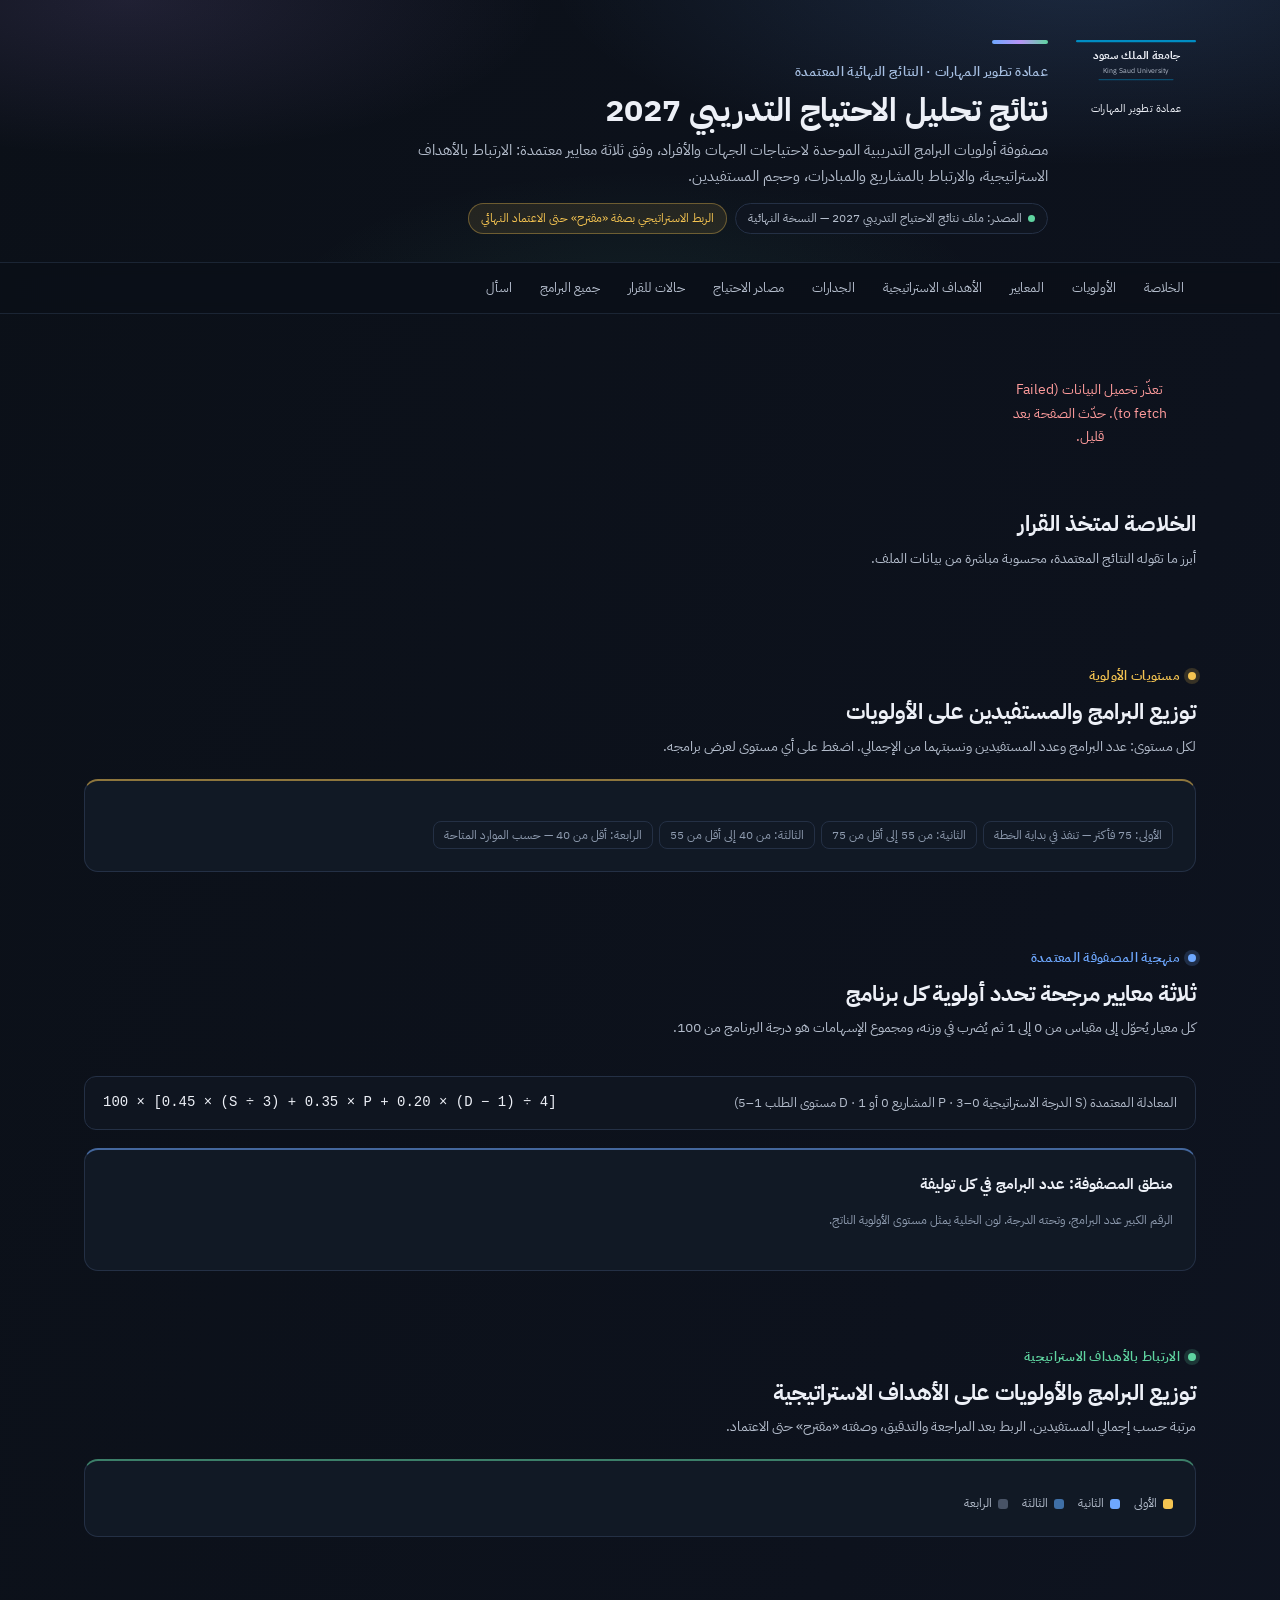
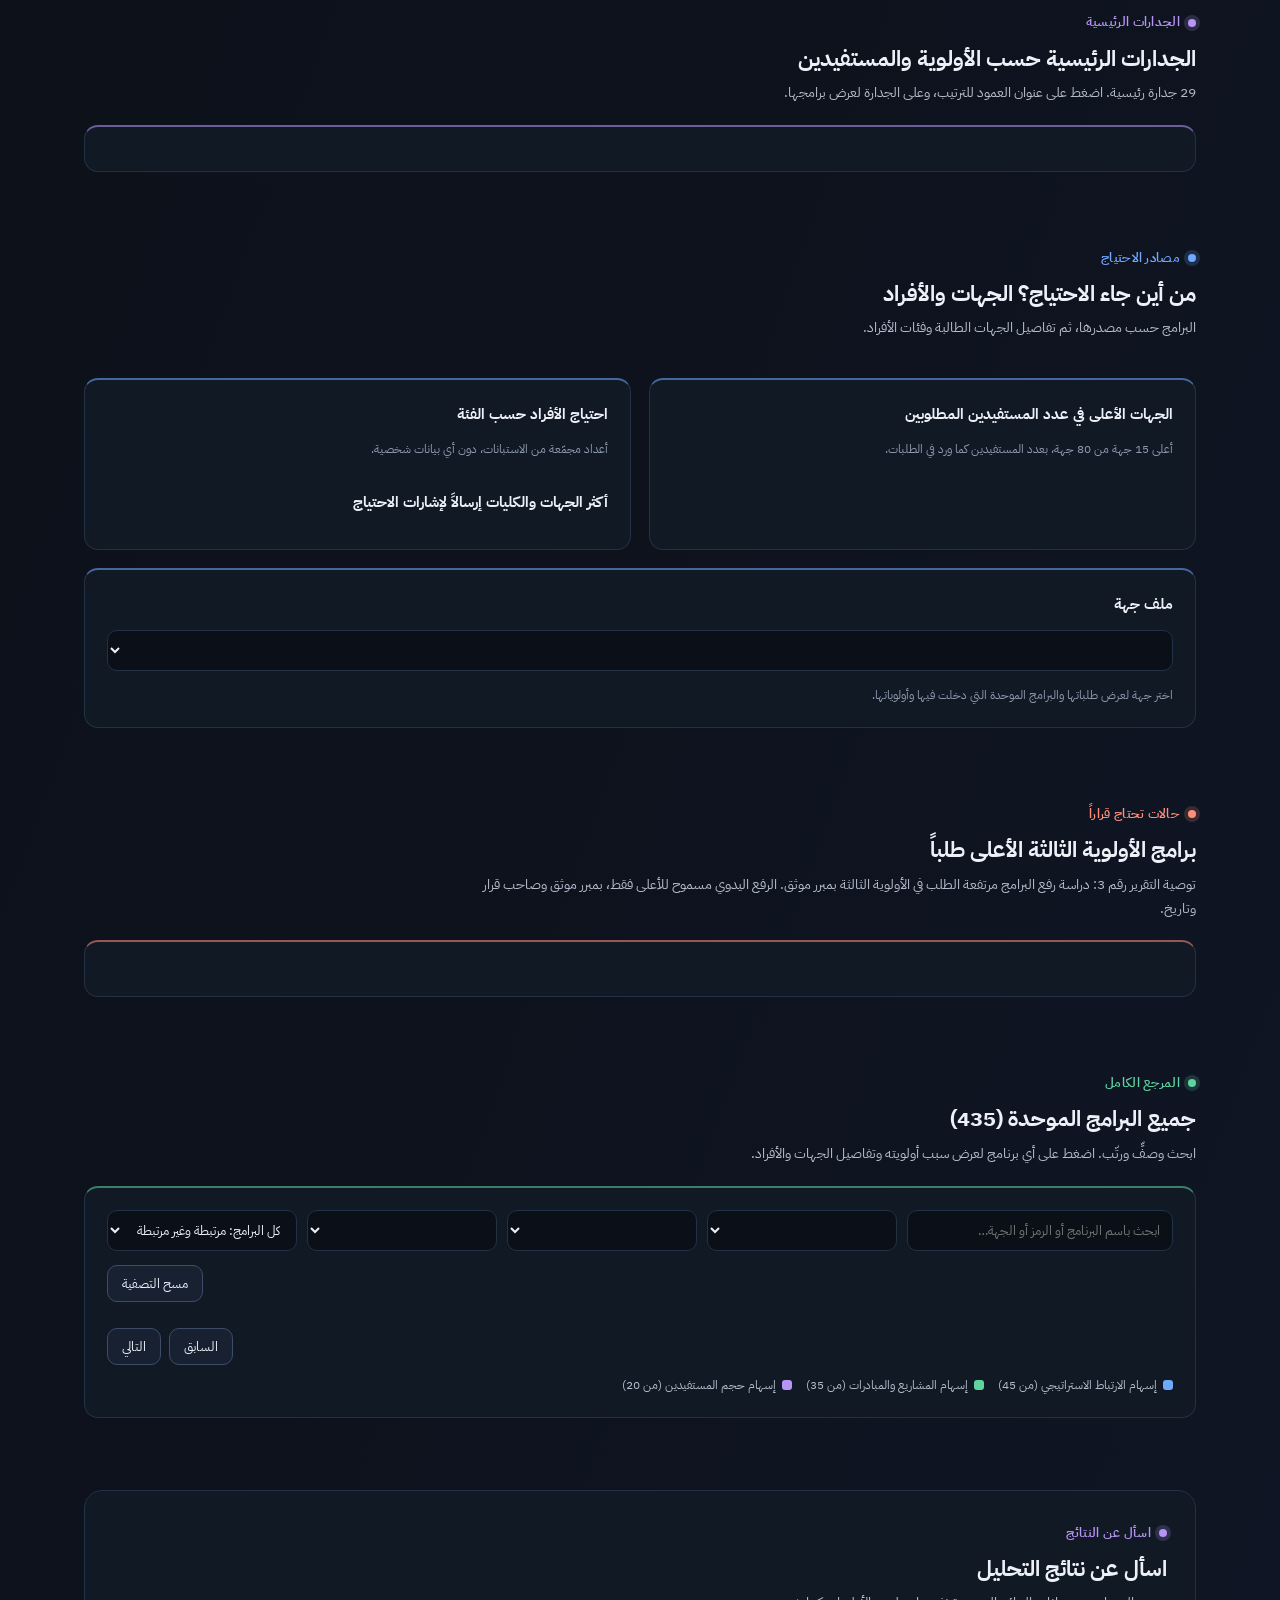
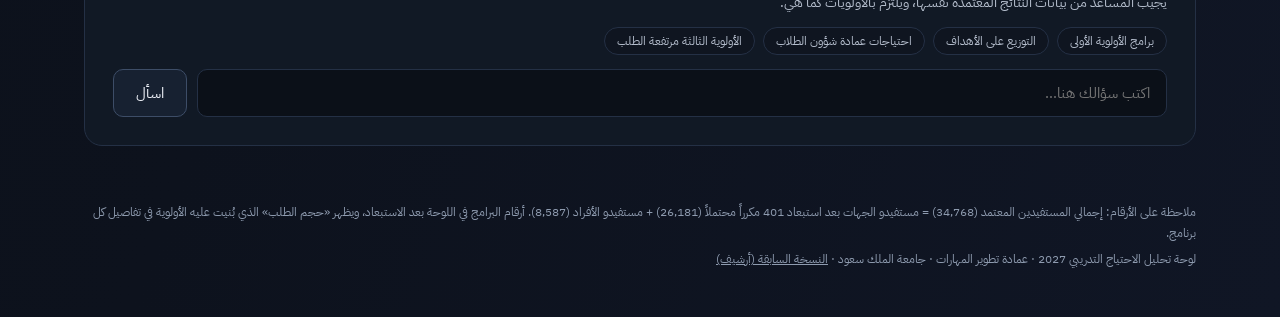
==== commit d47b732c: "style: bring back the dashboard's colour identity Coloured KPI cards with icons, per-section accents" ====
--- a/index.html
+++ b/index.html
@@ -78,10 +78,11 @@
   --ink:#EDF0F7; --soft:#B4BDCC; --faint:#8E9BAF;
   --accent:#6EA8FF;
   /* priority scale (ordinal, one hue) */
-  --p1:#8DC0FF; --p2:#4F86D6; --p3:#2C4C7A; --p4:#394354;
-  --p1-ink:#0B1018; --p2-ink:#F4F7FC; --p3-ink:#DCE6F5; --p4-ink:#C9D1DD;
+  --c-blue:#6EA8FF; --c-gold:#F5C451; --c-green:#5FD4A0; --c-purple:#B794F6; --c-coral:#FF8F7A;
+  --p1:#F5C451; --p2:#6EA8FF; --p3:#3F6FA6; --p4:#485366;
+  --p1-ink:#1A1405; --p2-ink:#0B1018; --p3-ink:#EAF1FB; --p4-ink:#D3DAE4;
   /* the three approved criteria */
-  --k-strat:#6EA8FF; --k-proj:#3FC6A5; --k-size:#E0A94A;
+  --k-strat:#6EA8FF; --k-proj:#5FD4A0; --k-size:#B794F6;
   --warn:#F5C451; --warn-bg:rgba(245,196,81,.10); --warn-bd:rgba(245,196,81,.35);
   color-scheme:dark;
 }
@@ -94,14 +95,18 @@
 h1,h2,h3{text-wrap:balance}
 
 /* hero */
-.hero{padding-block:40px 28px;border-bottom:1px solid var(--border2)}
+.hero{padding-block:40px 28px;border-bottom:1px solid var(--border2);background:radial-gradient(900px 320px at 85% -10%,rgba(110,168,255,.16),transparent 60%),radial-gradient(700px 260px at 10% 0%,rgba(183,148,246,.12),transparent 60%),radial-gradient(600px 240px at 50% 120%,rgba(95,212,160,.08),transparent 60%)}
+.accent-bar{width:56px;height:4px;border-radius:2px;margin-bottom:14px;background:linear-gradient(90deg,var(--c-blue),var(--c-purple),var(--c-green))}
 .hero-inner{display:flex;gap:28px;align-items:flex-start;flex-wrap:wrap}
 .university-brand{display:flex;flex-direction:column;align-items:center;gap:6px;flex-shrink:0}
 .university-logo{display:block;width:110px;height:auto}
 .university-logo-fallback svg{width:120px;height:auto}
 .university-logo[hidden],.university-logo-fallback[hidden]{display:none}
 .hero-text{flex:1;min-width:260px}
-.eyebrow{color:#A6BFE2;font-size:13px;font-weight:500;letter-spacing:.3px;margin-bottom:6px}
+.eyebrow{color:var(--sec,#A6BFE2);font-size:13px;font-weight:600;letter-spacing:.3px;margin-bottom:6px;display:inline-flex;align-items:center;gap:8px}
+section .eyebrow::before{content:"";width:8px;height:8px;border-radius:50%;background:var(--sec,#A6BFE2);box-shadow:0 0 0 4px color-mix(in srgb,var(--sec,#A6BFE2) 18%,transparent)}
+#priorities{--sec:var(--c-gold)}#criteria{--sec:var(--c-blue)}#goals{--sec:var(--c-green)}#competencies{--sec:var(--c-purple)}#sources{--sec:var(--c-blue)}#decisions{--sec:var(--c-coral)}#programs{--sec:var(--c-green)}#ask{--sec:var(--c-purple)}
+section .card{border-top:2px solid color-mix(in srgb,var(--sec,#253044) 55%,transparent)}
 .hero h1{font-size:32px;font-weight:700;line-height:1.35;margin-bottom:6px}
 .hero .sub{font-size:15px;color:var(--soft);max-width:680px}
 .meta{display:flex;gap:8px;flex-wrap:wrap;margin-top:14px}
@@ -124,21 +129,22 @@
 
 /* KPIs */
 .kpi-row{display:grid;grid-template-columns:repeat(5,minmax(0,1fr));gap:12px}
-.kpi{background:var(--card);border:1px solid var(--border);border-radius:14px;padding:18px 16px}
+.kpi{background:linear-gradient(180deg,color-mix(in srgb,var(--kc) 9%,var(--card)),var(--card) 70%);border:1px solid color-mix(in srgb,var(--kc) 30%,var(--border));border-radius:14px;padding:18px 16px;position:relative;overflow:hidden}
+.kpi::before{content:"";position:absolute;inset:0 0 auto 0;height:3px;background:var(--kc)}
+.kpi .ico{display:inline-flex;align-items:center;justify-content:center;width:38px;height:38px;border-radius:11px;margin-bottom:8px;color:var(--kc);background:color-mix(in srgb,var(--kc) 14%,transparent);border:1px solid color-mix(in srgb,var(--kc) 40%,transparent)}
+.kpi .ico svg{width:20px;height:20px}
+.kpi .num{color:var(--kc)}
 .kpi .num{font-size:30px;font-weight:700;line-height:1.2}
 .kpi .label{font-size:13px;color:var(--soft);margin-top:4px;line-height:1.5}
 .kpi .foot{font-size:12px;color:var(--faint);margin-top:6px;line-height:1.5}
-.kpi.hl{border-color:#3E5C86;background:linear-gradient(180deg,#14223A,#111925)}
-.kpi.hl .num{color:var(--p1)}
+.kpi.hl{box-shadow:0 0 0 1px color-mix(in srgb,var(--kc) 35%,transparent),0 8px 30px -12px color-mix(in srgb,var(--kc) 45%,transparent)}
 
 /* key messages */
 .msgs{display:grid;grid-template-columns:repeat(2,minmax(0,1fr));gap:12px}
-.msg{display:flex;gap:14px;align-items:flex-start;background:var(--card);border:1px solid var(--border);border-radius:12px;padding:16px 18px}
-.msg b.big{font-size:24px;font-weight:700;color:var(--p1);min-width:72px;line-height:1.2}
+.msg{display:flex;gap:14px;align-items:flex-start;background:linear-gradient(90deg,var(--card),color-mix(in srgb,var(--mc) 8%,var(--card)));border:1px solid var(--border);border-inline-start:4px solid var(--mc);border-radius:12px;padding:16px 18px}
+.msg b.big{font-size:26px;font-weight:700;color:var(--mc);min-width:72px;line-height:1.2}
 .msg p{font-size:14px;color:var(--soft)}
 .msg p strong{color:var(--ink);font-weight:600}
-.msg.warn{border-color:var(--warn-bd);background:var(--warn-bg)}
-.msg.warn b.big{color:var(--warn)}
 
 /* priority badges */
 .pb{display:inline-flex;align-items:center;justify-content:center;min-width:64px;font-size:12px;font-weight:600;padding:2px 10px;border-radius:999px;white-space:nowrap}
@@ -187,6 +193,9 @@
 table.t{border-collapse:collapse;width:100%;font-size:13px}
 table.t th{font-size:12px;color:var(--faint);font-weight:500;text-align:right;padding:8px 10px;border-bottom:1px solid var(--border);white-space:nowrap}
 table.t td{padding:9px 10px;border-bottom:1px solid var(--border2);vertical-align:middle}
+td.bn{position:relative}
+td.bn .bg{position:absolute;inset:6px auto 6px 0;border-radius:4px;background:color-mix(in srgb,var(--sec,#6EA8FF) 22%,transparent)}
+td.bn b{position:relative}
 table.t td.n,table.t th.n{text-align:left;font-variant-numeric:tabular-nums;white-space:nowrap}
 table.t tr.click{cursor:pointer}
 table.t tr.click:hover td{background:var(--card2)}
@@ -203,7 +212,8 @@
 .name-cell small{display:block;color:var(--faint);font-size:11.5px}
 
 /* sources */
-.src-card .big{font-size:32px;font-weight:700;line-height:1.2}
+.src-card{border-top:4px solid var(--sc)!important}
+.src-card .big{font-size:32px;font-weight:700;line-height:1.2;color:var(--sc)}
 .src-card .sub{font-size:13px;color:var(--soft);margin-bottom:12px}
 .src-card .stack{height:14px;margin-bottom:8px}
 .src-card dl{display:grid;grid-template-columns:auto auto;gap:2px 12px;font-size:13px}
@@ -284,6 +294,7 @@
   <rect x="30" y="52" width="100" height="1.5" fill="#008DC3" opacity="0.45" rx="0.75"/>
 </svg></span><span style="font-size:11px;color:var(--b3);letter-spacing:.2px;">عمادة تطوير المهارات</span></div>
     <div class="hero-text">
+      <div class="accent-bar"></div>
       <div class="eyebrow">عمادة تطوير المهارات · النتائج النهائية المعتمدة</div>
       <h1>نتائج تحليل الاحتياج التدريبي 2027</h1>
       <p class="sub">مصفوفة أولويات البرامج التدريبية الموحدة لاحتياجات الجهات والأفراد، وفق ثلاثة معايير معتمدة: الارتباط بالأهداف الاستراتيجية، والارتباط بالمشاريع والمبادرات، وحجم المستفيدين.</p>
@@ -437,6 +448,7 @@
 const fmt=n=>(n==null||isNaN(n))?'—':Number(n).toLocaleString('en-US');
 const pct=(a,b)=>b?Math.round(a/b*100):0;
 const esc=s=>String(s??'').replace(/[&<>"']/g,c=>({'&':'&amp;','<':'&lt;','>':'&gt;','"':'&quot;',"'":'&#39;'}[c]));
+const ICONS={"grid": "<path d=\"M4 4h7v7H4zM13 4h7v7h-7zM4 13h7v7H4zM13 13h7v7h-7z\"/>", "users": "<path d=\"M16 19v-1a4 4 0 0 0-4-4H6a4 4 0 0 0-4 4v1\"/><circle cx=\"9\" cy=\"7\" r=\"3.5\"/><path d=\"M22 19v-1a4 4 0 0 0-3-3.9M16 3.1a4 4 0 0 1 0 7.8\"/>", "inbox": "<path d=\"M22 12h-6l-2 3h-4l-2-3H2\"/><path d=\"M5.5 5h13L22 12v6a2 2 0 0 1-2 2H4a2 2 0 0 1-2-2v-6z\"/>", "signal": "<path d=\"M2 20h.01M7 20v-4M12 20v-8M17 20V8M22 4v16\"/>", "star": "<path d=\"m12 2 3.1 6.3 6.9 1-5 4.9 1.2 6.8L12 17.8 5.8 21l1.2-6.8-5-4.9 6.9-1z\"/>"};
 const PN={1:'الأولى',2:'الثانية',3:'الثالثة',4:'الرابعة'};
 const PL={1:'الأولى (قصوى)',2:'الثانية (عالية)',3:'الثالثة (متوسطة)',4:'الرابعة (حسب الموارد)'};
 const prg=n=>n===1?'برنامج واحد':n===2?'برنامجان':(n>=3&&n<=10)?`${n} برامج`:`${fmt(n)} برنامجاً`;
@@ -483,12 +495,12 @@
   const ents=new Set(D.reqs.map(r=>r.entity)).size;
   const people=D.ind.filter(r=>r.link_type==='__entity_total__').reduce((a,r)=>a+r.respondents,0);
   $('#kpis').innerHTML=[
-    {n:S('عدد البرامج في الملف المدمج'),l:'برنامجاً تدريبياً موحداً',f:`${fmt(S('برامج الجهات الموحدة'))} موحد · ${fmt(S('برامج الجهات المنفردة'))} منفرد · ${fmt(S('برامج جديدة من احتياجات الأفراد'))} جديد من الأفراد`},
-    {n:tot,l:'إجمالي المستفيدين المخطط',f:`الجهات ${fmt(S('مستفيدو الجهات بعد استبعاد التكرار المحتمل'))} + الأفراد ${fmt(S('مستفيدو الأفراد (مجموع عبر البرامج)'))}`},
-    {n:S('طلبات الجهات'),l:`طلباً تدريبياً من ${fmt(ents)} جهة`,f:`${fmt(S('مستفيدو الجهات (إجمالي)'))} مستفيداً كما وردوا في الطلبات`},
-    {n:S('إشارات احتياج الأفراد'),l:`إشارة احتياج من ${fmt(people)} فرداً`,f:`موظفون وأعضاء هيئة تدريس وطلاب`},
-    {n:bp[1].n,l:'برنامجاً في الأولوية الأولى',f:`تخدم ${fmt(bp[1].b)} مستفيداً (${pct(bp[1].b,tot)}% من الإجمالي)`,hl:1},
-  ].map(k=>`<div class="kpi${k.hl?' hl':''}"><div class="num" data-v="${k.n}">${fmt(k.n)}</div><div class="label">${k.l}</div><div class="foot">${k.f}</div></div>`).join('');
+    {n:S('عدد البرامج في الملف المدمج'),l:'برنامجاً تدريبياً موحداً',c:'var(--c-blue)',i:'grid',f:`${fmt(S('برامج الجهات الموحدة'))} موحد · ${fmt(S('برامج الجهات المنفردة'))} منفرد · ${fmt(S('برامج جديدة من احتياجات الأفراد'))} جديد من الأفراد`},
+    {n:tot,l:'إجمالي المستفيدين المخطط',c:'var(--c-green)',i:'users',f:`الجهات ${fmt(S('مستفيدو الجهات بعد استبعاد التكرار المحتمل'))} + الأفراد ${fmt(S('مستفيدو الأفراد (مجموع عبر البرامج)'))}`},
+    {n:S('طلبات الجهات'),l:`طلباً تدريبياً من ${fmt(ents)} جهة`,c:'var(--c-purple)',i:'inbox',f:`${fmt(S('مستفيدو الجهات (إجمالي)'))} مستفيداً كما وردوا في الطلبات`},
+    {n:S('إشارات احتياج الأفراد'),l:`إشارة احتياج من ${fmt(people)} فرداً`,c:'var(--c-coral)',i:'signal',f:`موظفون وأعضاء هيئة تدريس وطلاب`},
+    {n:bp[1].n,l:'برنامجاً في الأولوية الأولى',c:'var(--c-gold)',i:'star',f:`تخدم ${fmt(bp[1].b)} مستفيداً (${pct(bp[1].b,tot)}% من الإجمالي)`,hl:1},
+  ].map(k=>`<div class="kpi${k.hl?' hl':''}" style="--kc:${k.c}"><span class="ico"><svg viewBox="0 0 24 24" fill="none" stroke="currentColor" stroke-width="1.8" stroke-linecap="round" stroke-linejoin="round" aria-hidden="true">${ICONS[k.i]}</svg></span><div class="num" data-v="${k.n}">${fmt(k.n)}</div><div class="label">${k.l}</div><div class="foot">${k.f}</div></div>`).join('');
 }
 
 function renderMsgs(){
@@ -504,7 +516,8 @@
     {b:fmt(p3over300.length),t:`${p3over300.length>10?'برنامجاً':'برامج'} في <strong>الأولوية الثالثة</strong> طلب كل منها 300 مستفيد فأكثر (أعلاها ${esc(p3big[0].name)} بـ${fmt(p3big[0].total_benef)})، وهي مرشحة لقرار رفع موثق وفق التوصية الثالثة.`,w:1},
     {b:fmt(goalTop.total),t:`برنامجاً ترتبط بالهدف <strong>«${esc(goalTop.goal_name)}»</strong>، وهو الأعلى في البرامج والمستفيدين (${fmt(goalTop.total_benef)}).`},
   ];
-  $('#msgs').innerHTML=msgs.map(m=>`<div class="msg${m.w?' warn':''}"><b class="big tnum">${m.b}</b><p>${m.t}</p></div>`).join('');
+  const MC=['var(--c-gold)','var(--c-blue)','var(--c-coral)','var(--c-green)'];
+  $('#msgs').innerHTML=msgs.map((m,i)=>`<div class="msg" style="--mc:${MC[i]}"><b class="big tnum">${m.b}</b><p>${m.t}</p></div>`).join('');
 }
 
 function renderPrio(){
@@ -555,10 +568,11 @@
 
 function renderGoals(){
   const P=D.programs;
+  const maxGB=Math.max(...D.goals.map(g=>g.total_benef));
   const rows=[...D.goals].sort((a,b)=>(a.goal_no==='0')-(b.goal_no==='0')||b.total_benef-a.total_benef);
   $('#goals-tbl').innerHTML=`<thead><tr><th>الهدف الاستراتيجي</th><th class="n">مباشر</th><th class="n">غير مباشر</th><th class="n">كل البرامج</th><th class="n">في الأولى</th><th class="n">في الثانية</th><th>توزيع الأولويات</th><th class="n">المستفيدون</th></tr></thead><tbody>`+
   rows.map(g=>{const L=P.filter(p=>g.goal_no==='0'?p.goal_no==null:p.goal_no===+g.goal_no);
-    return `<tr class="click" data-goal="${g.goal_no}"><td>${g.goal_no!=='0'?`<span class="mute tnum">${g.goal_no}</span> `:''}${esc(g.goal_name)}</td><td class="n">${fmt(g.direct)}</td><td class="n">${fmt(g.indirect)}</td><td class="n"><b>${fmt(g.total)}</b></td><td class="n">${L.filter(p=>p.priority===1).length}</td><td class="n">${L.filter(p=>p.priority===2).length}</td><td>${prioStack(L)}</td><td class="n">${fmt(g.total_benef)}</td></tr>`}).join('')+'</tbody>';
+    return `<tr class="click" data-goal="${g.goal_no}"><td>${g.goal_no!=='0'?`<span class="mute tnum">${g.goal_no}</span> `:''}${esc(g.goal_name)}</td><td class="n">${fmt(g.direct)}</td><td class="n">${fmt(g.indirect)}</td><td class="n"><b>${fmt(g.total)}</b></td><td class="n">${L.filter(p=>p.priority===1).length}</td><td class="n">${L.filter(p=>p.priority===2).length}</td><td>${prioStack(L)}</td><td class="n bn"><span class="bg" style="width:${g.total_benef/maxGB*100}%"></span><b>${fmt(g.total_benef)}</b></td></tr>`}).join('')+'</tbody>';
   document.querySelectorAll('#goals-tbl tr[data-goal]').forEach(tr=>tr.onclick=()=>{resetFilters(false);$('#f-goal').value=tr.dataset.goal;T.page=0;renderTable();$('#programs').scrollIntoView()});
 }
 
@@ -566,10 +580,11 @@
 function renderComps(){
   const P=D.programs;
   const rows=D.comps.map(c=>{const L=P.filter(p=>p.main_comp===c.main_comp);return {...c,p1:L.filter(p=>p.priority===1).length,p2:L.filter(p=>p.priority===2).length,L}});
+  const maxCB=Math.max(...rows.map(r=>r.total_benef));
   rows.sort((a,b)=>compSort.k==='main_comp'?compSort.d*a.main_comp.localeCompare(b.main_comp,'ar'):compSort.d*(a[compSort.k]-b[compSort.k]));
   const th=(k,l,n)=>`<th class="sortable${n?' n':''}${compSort.k===k?(compSort.d>0?' asc':' desc'):''}" data-k="${k}">${l}</th>`;
   $('#comp-tbl').innerHTML=`<thead><tr>${th('main_comp','الجدارة الرئيسية')}${th('programs','البرامج',1)}${th('p1','في الأولى',1)}${th('p2','في الثانية',1)}<th>توزيع الأولويات</th>${th('ent_requests','طلبات الجهات',1)}${th('ent_benef','مستفيدو الجهات',1)}${th('ind_benef','مستفيدو الأفراد',1)}${th('total_benef','الإجمالي',1)}</tr></thead><tbody>`+
-  rows.map(r=>`<tr class="click" data-comp="${esc(r.main_comp)}"><td>${esc(r.main_comp)}${r.new_from_individuals?` <span class="mute">(${r.new_from_individuals} جديد من الأفراد)</span>`:''}</td><td class="n">${fmt(r.programs)}</td><td class="n">${r.p1}</td><td class="n">${r.p2}</td><td>${prioStack(r.L)}</td><td class="n">${fmt(r.ent_requests)}</td><td class="n">${fmt(r.ent_benef)}</td><td class="n">${fmt(r.ind_benef)}</td><td class="n"><b>${fmt(r.total_benef)}</b></td></tr>`).join('')+'</tbody>';
+  rows.map(r=>`<tr class="click" data-comp="${esc(r.main_comp)}"><td>${esc(r.main_comp)}${r.new_from_individuals?` <span class="mute">(${r.new_from_individuals} جديد من الأفراد)</span>`:''}</td><td class="n">${fmt(r.programs)}</td><td class="n">${r.p1}</td><td class="n">${r.p2}</td><td>${prioStack(r.L)}</td><td class="n">${fmt(r.ent_requests)}</td><td class="n">${fmt(r.ent_benef)}</td><td class="n">${fmt(r.ind_benef)}</td><td class="n bn"><span class="bg" style="width:${r.total_benef/maxCB*100}%"></span><b>${fmt(r.total_benef)}</b></td></tr>`).join('')+'</tbody>';
   document.querySelectorAll('#comp-tbl th.sortable').forEach(th=>th.onclick=()=>{const k=th.dataset.k;compSort={k,d:compSort.k===k?-compSort.d:(k==='main_comp'?1:-1)};renderComps()});
   document.querySelectorAll('#comp-tbl tr[data-comp]').forEach(tr=>tr.onclick=()=>{resetFilters(false);$('#f-comp').value=tr.dataset.comp;T.page=0;renderTable();$('#programs').scrollIntoView()});
 }
@@ -578,13 +593,13 @@
   const P=D.programs;
   const srcs=[['الجهات والأفراد','برامج اجتمع عليها طلب الجهات واحتياج الأفراد'],['الجهات فقط','برامج طلبتها الجهات ولم تظهر في احتياج الأفراد'],['الأفراد فقط','برامج جديدة أُضيفت من احتياج الأفراد']];
   $('#src-cards').innerHTML=srcs.map(([s,d])=>{const L=P.filter(p=>p.need_source===s),c=[1,2,3,4].map(k=>L.filter(p=>p.priority===k).length);
-    return `<div class="card src-card"><h3>${s==='الأفراد فقط'?s+' (برامج جديدة)':s}</h3><div class="big tnum">${fmt(L.length)}</div><div class="sub">${d}</div>${prioStack(L)}
+    return `<div class="card src-card" style="--sc:${{'الجهات والأفراد':'var(--c-purple)','الجهات فقط':'var(--c-blue)','الأفراد فقط':'var(--c-green)'}[s]}"><h3>${s==='الأفراد فقط'?s+' (برامج جديدة)':s}</h3><div class="big tnum">${fmt(L.length)}</div><div class="sub">${d}</div>${prioStack(L)}
     <dl>${c.map((v,i)=>`<dt>الأولوية ${PN[i+1]}</dt><dd>${v}</dd>`).join('')}<dt>المستفيدون</dt><dd>${fmt(L.reduce((a,p)=>a+p.total_benef,0))}</dd></dl></div>`}).join('');
 
   const ent={};D.reqs.forEach(r=>{(ent[r.entity]??={n:0,b:0,codes:new Set()});ent[r.entity].n++;ent[r.entity].b+=r.beneficiaries;ent[r.entity].codes.add(r.program_code)});
   D.ent=ent;
   const top=Object.entries(ent).sort((a,b)=>b[1].b-a[1].b).slice(0,15), mx=top[0][1].b;
-  $('#top-entities').innerHTML=top.map(([e,v])=>`<div class="hbar" title="${esc(e)}: ${v.n} طلب"><span class="lbl">${esc(e)}</span><div class="track"><div class="fill" style="width:${v.b/mx*100}%;background:var(--accent)"></div></div><span class="v">${fmt(v.b)}</span></div>`).join('');
+  $('#top-entities').innerHTML=top.map(([e,v])=>`<div class="hbar" title="${esc(e)}: ${v.n} طلب"><span class="lbl">${esc(e)}</span><div class="track"><div class="fill" style="width:${v.b/mx*100}%;background:linear-gradient(270deg,var(--c-blue),var(--c-purple))"></div></div><span class="v">${fmt(v.b)}</span></div>`).join('');
 
   const tot=D.ind.filter(r=>r.link_type==='__entity_total__'), cats=['موظفون','هيئة التدريس','طلاب'];
   const benefKey={'موظفون':'ind_staff','هيئة التدريس':'ind_faculty','طلاب':'ind_students'};
@@ -593,7 +608,7 @@
     `<tr><td><b>الإجمالي</b></td><td class="n"><b>${fmt(tot.reduce((a,x)=>a+x.respondents,0))}</b></td><td class="n"><b>${fmt(tot.reduce((a,x)=>a+x.signals,0))}</b></td></tr></tbody>`;
   const ie={};tot.forEach(r=>{ie[r.entity]=(ie[r.entity]||0)+r.signals});
   const itop=Object.entries(ie).sort((a,b)=>b[1]-a[1]).slice(0,8), imx=itop[0][1];
-  $('#ind-entities').innerHTML=itop.map(([e,v])=>`<div class="hbar"><span class="lbl">${esc(e)}</span><div class="track"><div class="fill" style="width:${v/imx*100}%;background:var(--k-proj)"></div></div><span class="v">${fmt(v)}</span></div>`).join('');
+  $('#ind-entities').innerHTML=itop.map(([e,v])=>`<div class="hbar"><span class="lbl">${esc(e)}</span><div class="track"><div class="fill" style="width:${v/imx*100}%;background:linear-gradient(270deg,var(--c-green),#3FB8C9)"></div></div><span class="v">${fmt(v)}</span></div>`).join('');
 
   const sel=$('#entity-sel');
   sel.innerHTML='<option value="">— اختر جهة (مرتبة حسب عدد الطلبات) —</option>'+Object.entries(ent).sort((a,b)=>b[1].n-a[1].n).map(([e,v])=>`<option value="${esc(e)}">${esc(e)} (${v.n} طلب)</option>`).join('');
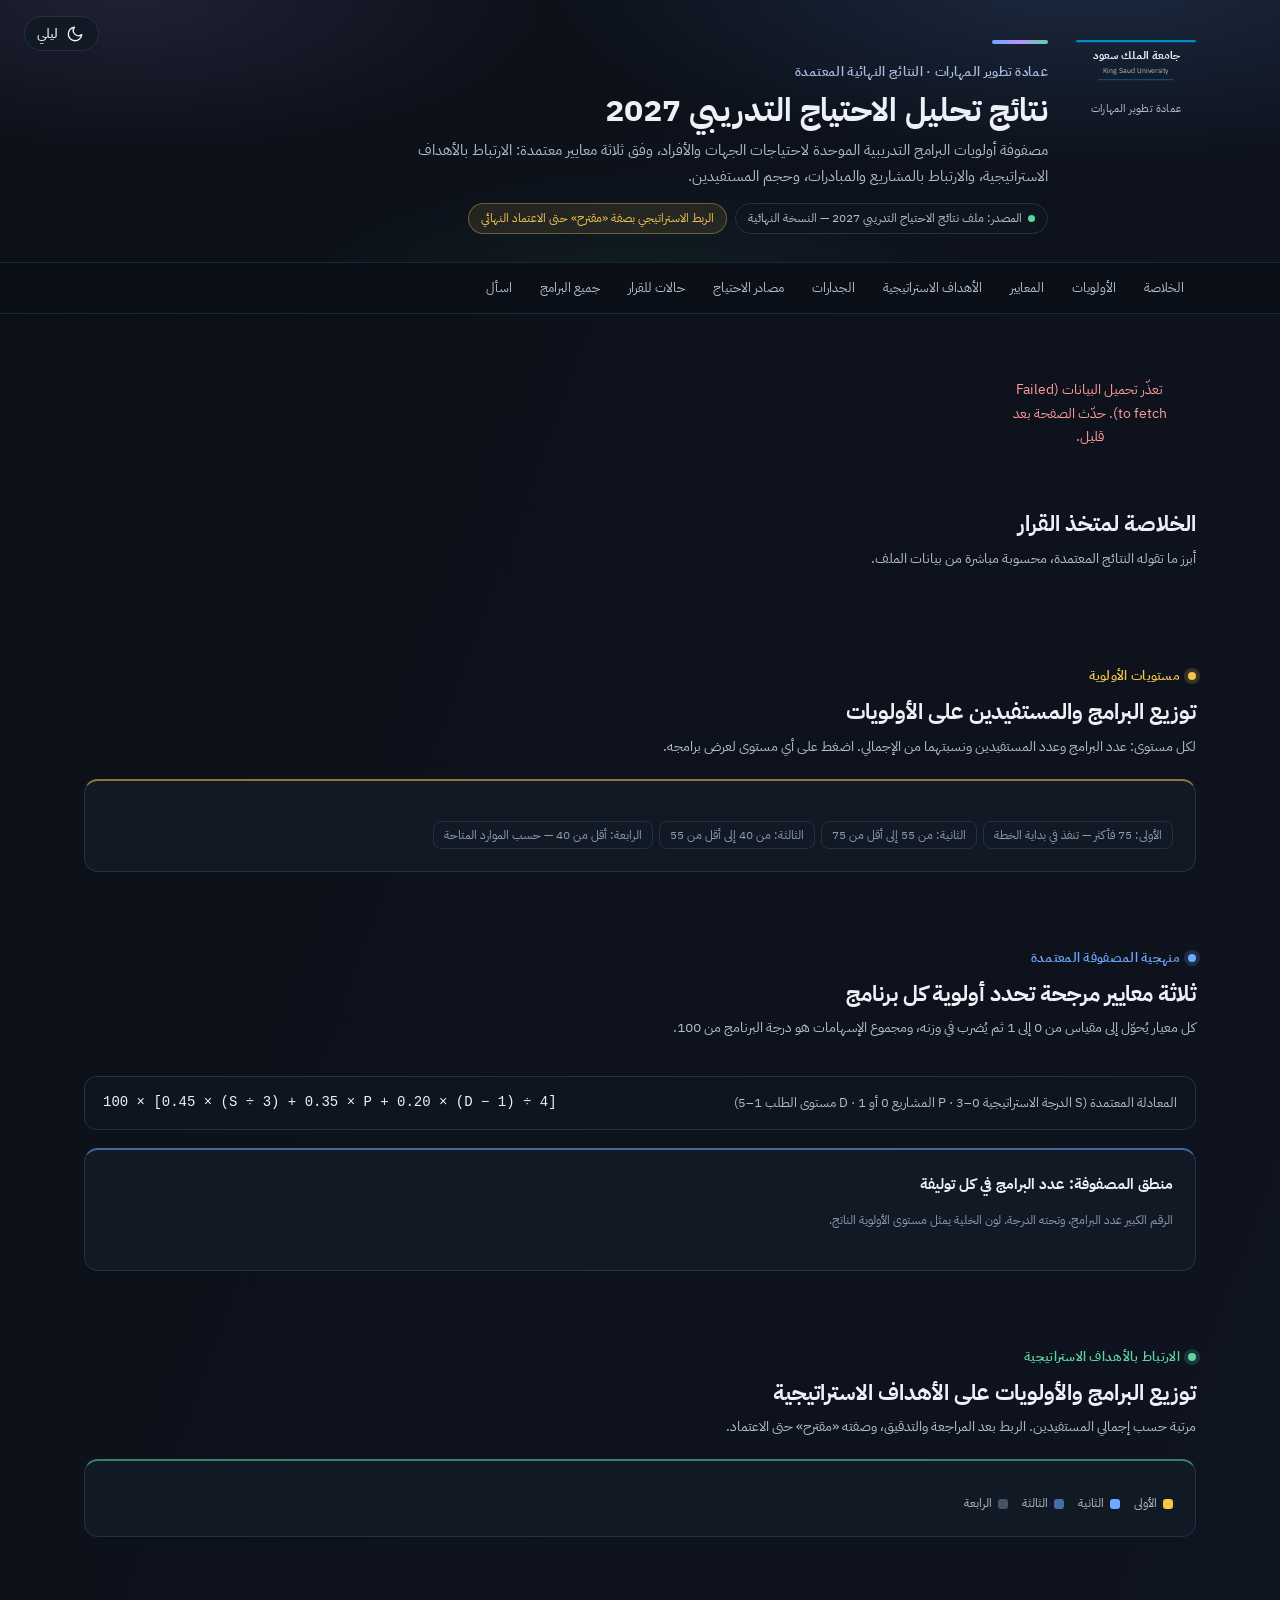
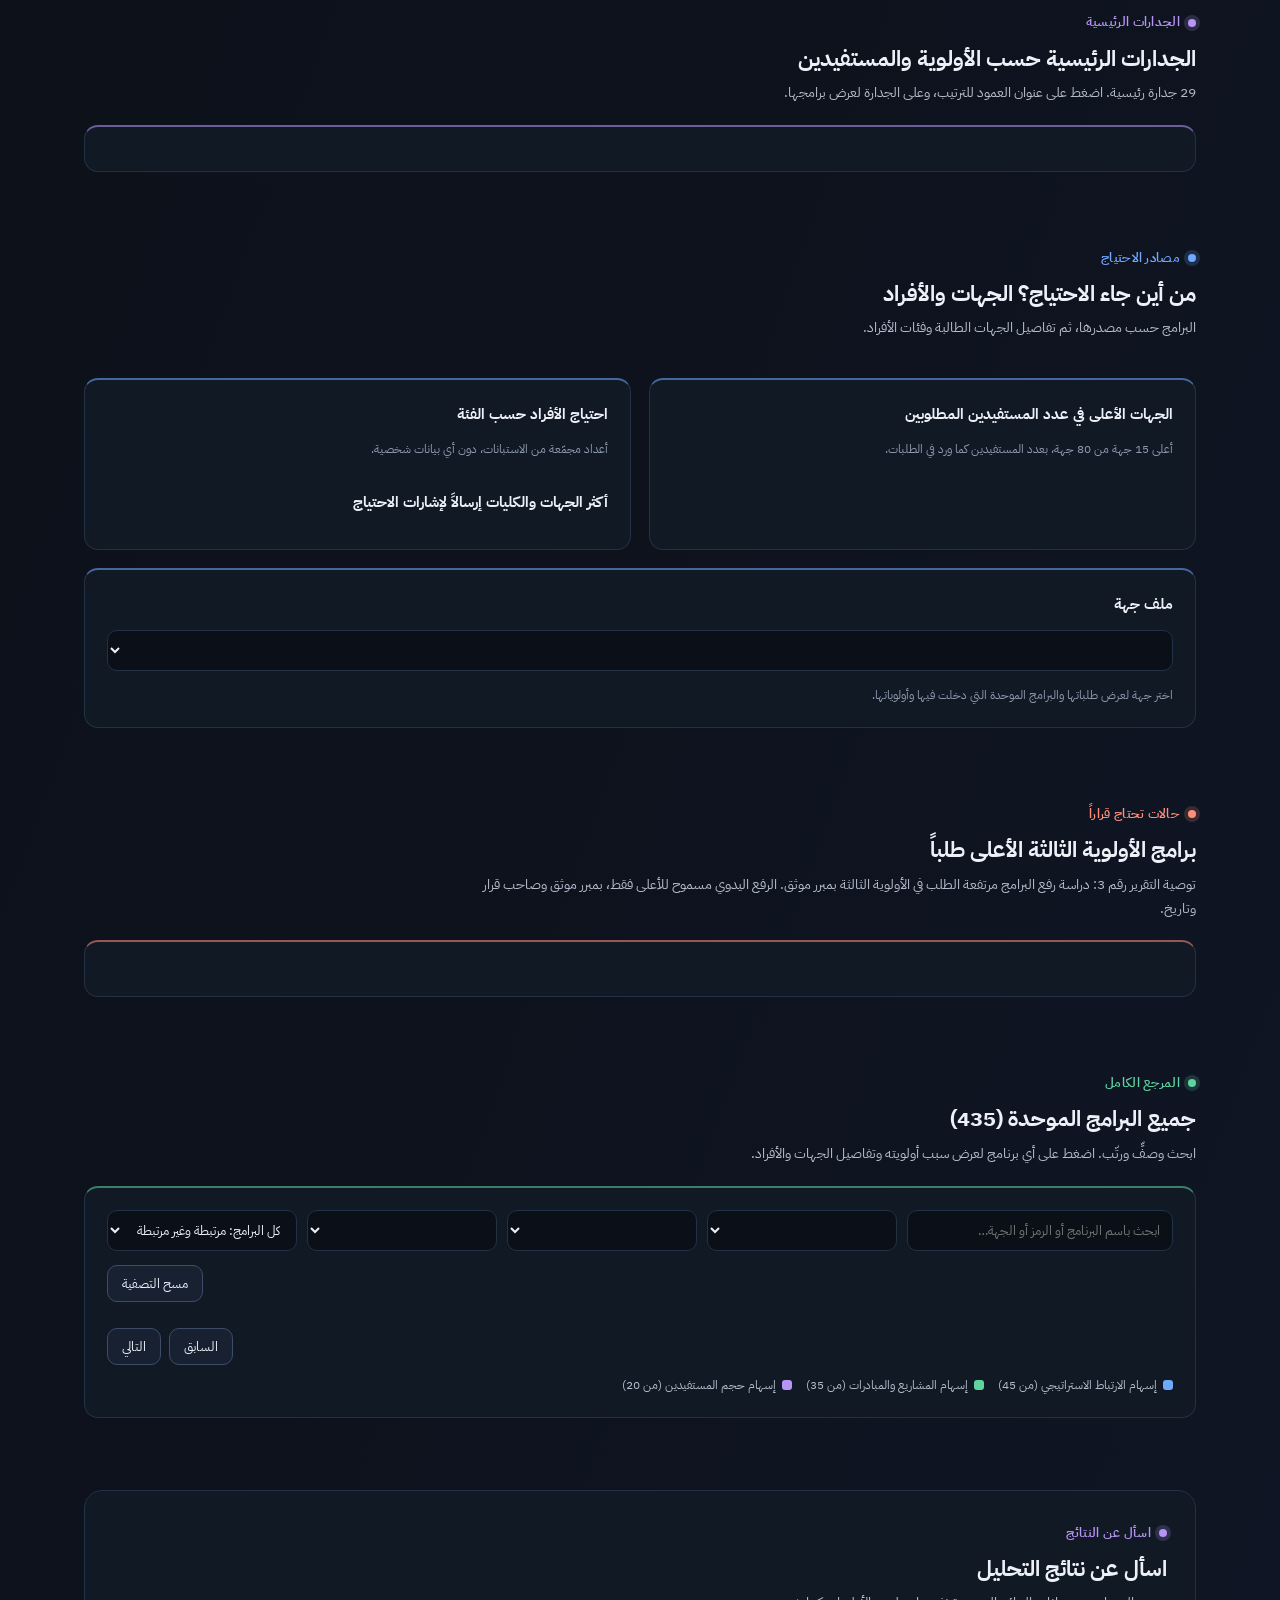
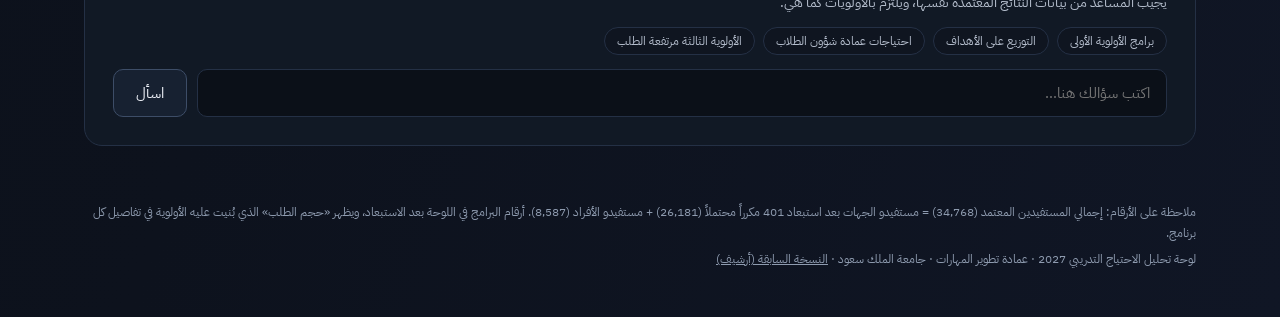
==== commit 9213db75: "feat: light/dark toggle, dark by default All colours moved to tokens with a full light palette; the " ====
--- a/index.html
+++ b/index.html
@@ -1,10 +1,11 @@
 <!DOCTYPE html>
-<html lang="ar" dir="rtl">
+<html lang="ar" dir="rtl" data-theme="dark">
 <head>
 <meta charset="UTF-8">
 <meta name="viewport" content="width=device-width,initial-scale=1,viewport-fit=cover">
 <title>نتائج الاحتياج التدريبي 2027 — جامعة الملك سعود</title>
 <meta name="description" content="لوحة قرار: مصفوفة أولويات البرامج التدريبية الموحدة 2027 وفق المعايير المعتمدة.">
+<script>try{document.documentElement.dataset.theme=localStorage.getItem("tna-theme")==="light"?"light":"dark"}catch(e){document.documentElement.dataset.theme="dark"}</script>
 <style>
 /* IBM Plex Sans Arabic, Fontsource 5.3.0; SIL Open Font License. */
 @font-face {
@@ -84,18 +85,47 @@
   /* the three approved criteria */
   --k-strat:#6EA8FF; --k-proj:#5FD4A0; --k-size:#B794F6;
   --warn:#F5C451; --warn-bg:rgba(245,196,81,.10); --warn-bd:rgba(245,196,81,.35);
+  --eyebrow:#A6BFE2; --track:rgba(110,168,255,.07); --strong-bd:#3D4D67; --on-bd:#4A6187;
+  --nav-bg:rgba(11,16,24,.92); --scroll:#344158; --err:#FF9C9C;
+  --bg-grad:linear-gradient(110deg,#0B1018 0%,#0D121D 55%,#101625 100%);
   color-scheme:dark;
 }
+/* light theme (opt-in; dark stays the default) */
+:root[data-theme="light"]{
+  --bg:#F4F6FA; --bg2:#EBEFF5; --card:#FFFFFF; --card2:#EEF2F8;
+  --border:#D5DCE7; --border2:#E3E8F0;
+  --ink:#141B27; --soft:#4A5568; --faint:#6B7689;
+  --accent:#2F6FDB;
+  --c-blue:#2F6FDB; --c-gold:#B7810A; --c-green:#16895B; --c-purple:#7448D6; --c-coral:#D2533B;
+  --p1:#F2B630; --p2:#6EA8FF; --p3:#2F5D96; --p4:#B9C2CF;
+  --p1-ink:#1A1405; --p2-ink:#0B1018; --p3-ink:#FFFFFF; --p4-ink:#1F2733;
+  --k-strat:#2F6FDB; --k-proj:#1FA673; --k-size:#8B5CF6;
+  --warn:#8A5D00; --warn-bg:rgba(242,182,48,.14); --warn-bd:rgba(183,129,10,.40);
+  --eyebrow:#2F5D96; --track:rgba(47,111,219,.09); --strong-bd:#B5C1D3; --on-bd:#6F8BB5;
+  --nav-bg:rgba(244,246,250,.92); --scroll:#C3CCD9; --err:#C0392B;
+  --bg-grad:linear-gradient(110deg,#F6F8FB 0%,#F1F4F9 55%,#EEF2F8 100%);
+  color-scheme:light;
+}
+.theme-btn{position:absolute;top:16px;left:24px;display:inline-flex;align-items:center;gap:8px;font-family:inherit;font-size:13px;font-weight:500;cursor:pointer;color:var(--ink);background:var(--card);border:1px solid var(--border);border-radius:999px;padding:7px 14px 7px 12px;z-index:5}
+.theme-btn:hover{border-color:var(--strong-bd)}
+.theme-btn:focus-visible{outline:2px solid var(--accent);outline-offset:3px}
+.theme-btn svg{width:18px;height:18px}
+.theme-btn .sun{display:none}
+:root[data-theme="light"] .theme-btn .sun{display:block}
+:root[data-theme="light"] .theme-btn .moon{display:none}
+:root[data-theme="light"] .kpi.hl{box-shadow:0 0 0 1px color-mix(in srgb,var(--kc) 35%,transparent),0 8px 24px -14px color-mix(in srgb,var(--kc) 60%,transparent)}
+:root[data-theme="light"] .card,:root[data-theme="light"] .kpi,:root[data-theme="light"] .msg{box-shadow:0 1px 2px rgba(20,27,39,.05)}
+.university-logo-fallback{color:var(--ink)}
 *{box-sizing:border-box;margin:0;padding:0}
 html{scroll-behavior:smooth}
 body{font-family:'IBM Plex Sans Arabic',Tahoma,Arial,sans-serif;background:var(--bg);color:var(--ink);line-height:1.7;padding-bottom:48px;
-  background-image:linear-gradient(110deg,#0B1018 0%,#0D121D 55%,#101625 100%)}
+  background-image:var(--bg-grad)}
 .wrap{max-width:1160px;margin:0 auto;padding-inline:24px}
 .num,td.n,.tnum{font-variant-numeric:tabular-nums}
 h1,h2,h3{text-wrap:balance}
 
 /* hero */
-.hero{padding-block:40px 28px;border-bottom:1px solid var(--border2);background:radial-gradient(900px 320px at 85% -10%,rgba(110,168,255,.16),transparent 60%),radial-gradient(700px 260px at 10% 0%,rgba(183,148,246,.12),transparent 60%),radial-gradient(600px 240px at 50% 120%,rgba(95,212,160,.08),transparent 60%)}
+.hero{position:relative;padding-block:40px 28px;border-bottom:1px solid var(--border2);background:radial-gradient(900px 320px at 85% -10%,rgba(110,168,255,.16),transparent 60%),radial-gradient(700px 260px at 10% 0%,rgba(183,148,246,.12),transparent 60%),radial-gradient(600px 240px at 50% 120%,rgba(95,212,160,.08),transparent 60%)}
 .accent-bar{width:56px;height:4px;border-radius:2px;margin-bottom:14px;background:linear-gradient(90deg,var(--c-blue),var(--c-purple),var(--c-green))}
 .hero-inner{display:flex;gap:28px;align-items:flex-start;flex-wrap:wrap}
 .university-brand{display:flex;flex-direction:column;align-items:center;gap:6px;flex-shrink:0}
@@ -103,8 +133,8 @@
 .university-logo-fallback svg{width:120px;height:auto}
 .university-logo[hidden],.university-logo-fallback[hidden]{display:none}
 .hero-text{flex:1;min-width:260px}
-.eyebrow{color:var(--sec,#A6BFE2);font-size:13px;font-weight:600;letter-spacing:.3px;margin-bottom:6px;display:inline-flex;align-items:center;gap:8px}
-section .eyebrow::before{content:"";width:8px;height:8px;border-radius:50%;background:var(--sec,#A6BFE2);box-shadow:0 0 0 4px color-mix(in srgb,var(--sec,#A6BFE2) 18%,transparent)}
+.eyebrow{color:var(--sec,var(--eyebrow));font-size:13px;font-weight:600;letter-spacing:.3px;margin-bottom:6px;display:inline-flex;align-items:center;gap:8px}
+section .eyebrow::before{content:"";width:8px;height:8px;border-radius:50%;background:var(--sec,var(--eyebrow));box-shadow:0 0 0 4px color-mix(in srgb,var(--sec,#A6BFE2) 18%,transparent)}
 #priorities{--sec:var(--c-gold)}#criteria{--sec:var(--c-blue)}#goals{--sec:var(--c-green)}#competencies{--sec:var(--c-purple)}#sources{--sec:var(--c-blue)}#decisions{--sec:var(--c-coral)}#programs{--sec:var(--c-green)}#ask{--sec:var(--c-purple)}
 section .card{border-top:2px solid color-mix(in srgb,var(--sec,#253044) 55%,transparent)}
 .hero h1{font-size:32px;font-weight:700;line-height:1.35;margin-bottom:6px}
@@ -113,7 +143,7 @@
 .pill{display:inline-flex;align-items:center;gap:6px;font-size:12px;color:var(--soft);background:var(--bg2);border:1px solid var(--border);padding:4px 12px;border-radius:999px}
 .pill.ok::before{content:"";width:7px;height:7px;border-radius:50%;background:var(--k-proj)}
 .pill.warn{color:var(--warn);border-color:var(--warn-bd);background:var(--warn-bg)}
-nav.toc{position:sticky;top:0;z-index:20;background:rgba(11,16,24,.92);backdrop-filter:blur(6px);border-bottom:1px solid var(--border2)}
+nav.toc{position:sticky;top:0;z-index:20;background:var(--nav-bg);backdrop-filter:blur(6px);border-bottom:1px solid var(--border2)}
 nav.toc .wrap{display:flex;gap:4px;overflow-x:auto;padding-block:8px;scrollbar-width:none}
 nav.toc a{color:var(--soft);text-decoration:none;font-size:13px;padding:6px 12px;border-radius:8px;white-space:nowrap}
 nav.toc a:hover{background:var(--card2);color:var(--ink)}
@@ -159,7 +189,7 @@
 .prio-name span{font-size:12px;color:var(--faint)}
 .dual{display:flex;flex-direction:column;gap:6px}
 .barline{display:grid;grid-template-columns:70px minmax(0,1fr) 120px;gap:10px;align-items:center;font-size:12px;color:var(--faint)}
-.track{height:12px;background:rgba(110,168,255,.07);border-radius:6px;overflow:hidden}
+.track{height:12px;background:var(--track);border-radius:6px;overflow:hidden}
 .fill{height:100%;border-radius:6px}
 .barline .v{color:var(--ink);font-size:13px;text-align:left}
 .p1f{background:var(--p1)}.p2f{background:var(--p2)}.p3f{background:var(--p3)}.p4f{background:var(--p4)}
@@ -202,7 +232,7 @@
 th.sortable{cursor:pointer;user-select:none}
 th.sortable::after{content:" ↕";opacity:.4}
 th.sortable.asc::after{content:" ↑";opacity:1} th.sortable.desc::after{content:" ↓";opacity:1}
-.stack{display:flex;height:10px;border-radius:5px;overflow:hidden;background:rgba(110,168,255,.07);min-width:120px}
+.stack{display:flex;height:10px;border-radius:5px;overflow:hidden;background:var(--track);min-width:120px}
 .stack>span{display:block;height:100%}
 .ks{background:var(--k-strat)}.kp{background:var(--k-proj)}.kz{background:var(--k-size)}
 .legend{display:flex;gap:14px;flex-wrap:wrap;font-size:12px;color:var(--soft);margin-top:10px}
@@ -229,12 +259,12 @@
 .controls input,.controls select{font-family:inherit;font-size:13px;background:var(--bg);color:var(--ink);border:1px solid var(--border);border-radius:10px;padding:9px 12px;min-width:0}
 .controls input{flex:1 1 240px}
 .controls select{flex:0 1 190px}
-.btn{font-family:inherit;font-size:13px;cursor:pointer;background:var(--card2);color:var(--ink);border:1px solid #3D4D67;border-radius:10px;padding:8px 14px}
+.btn{font-family:inherit;font-size:13px;cursor:pointer;background:var(--card2);color:var(--ink);border:1px solid var(--strong-bd);border-radius:10px;padding:8px 14px}
 .btn:disabled{opacity:.4;cursor:default}
 .pager{display:flex;gap:8px;align-items:center;justify-content:space-between;margin-top:12px;font-size:13px;color:var(--soft);flex-wrap:wrap}
 .chips{display:flex;gap:6px;flex-wrap:wrap}
 .fchip{font-family:inherit;font-size:12px;cursor:pointer;border:1px solid var(--border);background:var(--bg2);color:var(--soft);padding:4px 12px;border-radius:999px}
-.fchip.on{background:var(--card2);color:var(--ink);border-color:#4A6187}
+.fchip.on{background:var(--card2);color:var(--ink);border-color:var(--on-bd)}
 
 /* drawer */
 .overlay{position:fixed;inset:0;background:rgba(3,6,12,.6);z-index:40}
@@ -262,15 +292,16 @@
 .answer{background:var(--bg2);border:1px solid var(--border);border-radius:12px;padding:16px 20px;font-size:14px;line-height:1.9;margin-top:16px;white-space:pre-line}
 .loading{font-size:13px;color:var(--faint);margin-top:8px}
 .state{text-align:center;padding:28px;color:var(--faint);font-size:14px}
-.error{color:#FF9C9C}
+.error{color:var(--err)}
 footer{color:var(--faint);font-size:12px;margin-top:20px}
 footer .wrap{display:flex;flex-direction:column;gap:6px}
 
-::-webkit-scrollbar{width:6px;height:6px}::-webkit-scrollbar-track{background:var(--bg)}::-webkit-scrollbar-thumb{background:#344158;border-radius:3px}
+::-webkit-scrollbar{width:6px;height:6px}::-webkit-scrollbar-track{background:var(--bg)}::-webkit-scrollbar-thumb{background:var(--scroll);border-radius:3px}
 
 @media(max-width:980px){.kpi-row{grid-template-columns:repeat(3,minmax(0,1fr))}}
 @media(max-width:760px){
   .wrap{padding-inline:16px}
+  .theme-btn{top:12px;left:16px}
   .kpi-row{grid-template-columns:repeat(2,minmax(0,1fr))}
   .kpi.hl{grid-column:1/-1}
   .grid-2,.grid-3,.msgs{grid-template-columns:1fr}
@@ -285,14 +316,15 @@
 <body>
 
 <header class="hero">
+  <button class="theme-btn" id="theme-btn" type="button" aria-label="تبديل الوضع الليلي والنهاري"><svg class="moon" viewBox="0 0 24 24" fill="none" stroke="currentColor" stroke-width="1.8" stroke-linecap="round" stroke-linejoin="round" aria-hidden="true"><path d="M21 12.8A9 9 0 1 1 11.2 3a7 7 0 0 0 9.8 9.8z"/></svg><svg class="sun" viewBox="0 0 24 24" fill="none" stroke="currentColor" stroke-width="1.8" stroke-linecap="round" stroke-linejoin="round" aria-hidden="true"><circle cx="12" cy="12" r="4"/><path d="M12 2v2M12 20v2M4.9 4.9l1.4 1.4M17.7 17.7l1.4 1.4M2 12h2M20 12h2M4.9 19.1l1.4-1.4M17.7 6.3l1.4-1.4"/></svg><span id="theme-label">ليلي</span></button>
   <div class="wrap hero-inner">
     <div class="university-brand"><img class="university-logo" src="https://ar.wikipedia.org/wiki/Special:Redirect/file/%D8%B4%D8%B9%D8%A7%D8%B1_%D8%AC%D8%A7%D9%85%D8%B9%D8%A9_%D8%A7%D9%84%D9%85%D9%84%D9%83_%D8%B3%D8%B9%D9%88%D8%AF.svg" alt="شعار جامعة الملك سعود — King Saud University" width="120" height="46" decoding="async" onerror="this.hidden=true;this.nextElementSibling.hidden=false">
         <span class="university-logo-fallback" hidden><svg xmlns="http://www.w3.org/2000/svg" viewBox="0 0 160 60" width="160" height="60" aria-label="جامعة الملك سعود">
   <rect x="0" y="0" width="160" height="3" fill="#008DC3" rx="1.5"/>
-  <text x="80" y="25" text-anchor="middle" font-family="IBM Plex Sans Arabic,Arial,sans-serif" font-size="14" font-weight="700" fill="#EDF0F7">جامعة الملك سعود</text>
-  <text x="80" y="44" text-anchor="middle" font-family="IBM Plex Sans Arabic,Arial,sans-serif" font-size="9" font-weight="400" fill="#B4BDCC">King Saud University</text>
+  <text x="80" y="25" text-anchor="middle" font-family="IBM Plex Sans Arabic,Arial,sans-serif" font-size="14" font-weight="700" fill="currentColor">جامعة الملك سعود</text>
+  <text x="80" y="44" text-anchor="middle" font-family="IBM Plex Sans Arabic,Arial,sans-serif" font-size="9" font-weight="400" style="fill:var(--soft)">King Saud University</text>
   <rect x="30" y="52" width="100" height="1.5" fill="#008DC3" opacity="0.45" rx="0.75"/>
-</svg></span><span style="font-size:11px;color:var(--b3);letter-spacing:.2px;">عمادة تطوير المهارات</span></div>
+</svg></span><span style="font-size:11px;color:var(--soft);letter-spacing:.2px;">عمادة تطوير المهارات</span></div>
     <div class="hero-text">
       <div class="accent-bar"></div>
       <div class="eyebrow">عمادة تطوير المهارات · النتائج النهائية المعتمدة</div>
@@ -726,6 +758,11 @@
 $('#ask-btn').onclick=()=>ask();$('#inp').addEventListener('keydown',e=>{if(e.key==='Enter')ask()});
 document.querySelectorAll('.presets .fchip').forEach(b=>b.onclick=()=>ask(b.dataset.q));
 
+/* theme: dark by default, remembered per viewer */
+function applyTheme(t){document.documentElement.dataset.theme=t;$('#theme-label').textContent=t==='light'?'نهاري':'ليلي';$('#theme-btn').setAttribute('aria-pressed',t==='light')}
+applyTheme(document.documentElement.dataset.theme==='light'?'light':'dark');
+$('#theme-btn').onclick=()=>{const t=document.documentElement.dataset.theme==='light'?'dark':'light';applyTheme(t);try{localStorage.setItem('tna-theme',t)}catch(e){}};
+
 load();
 </script>
 </body>
